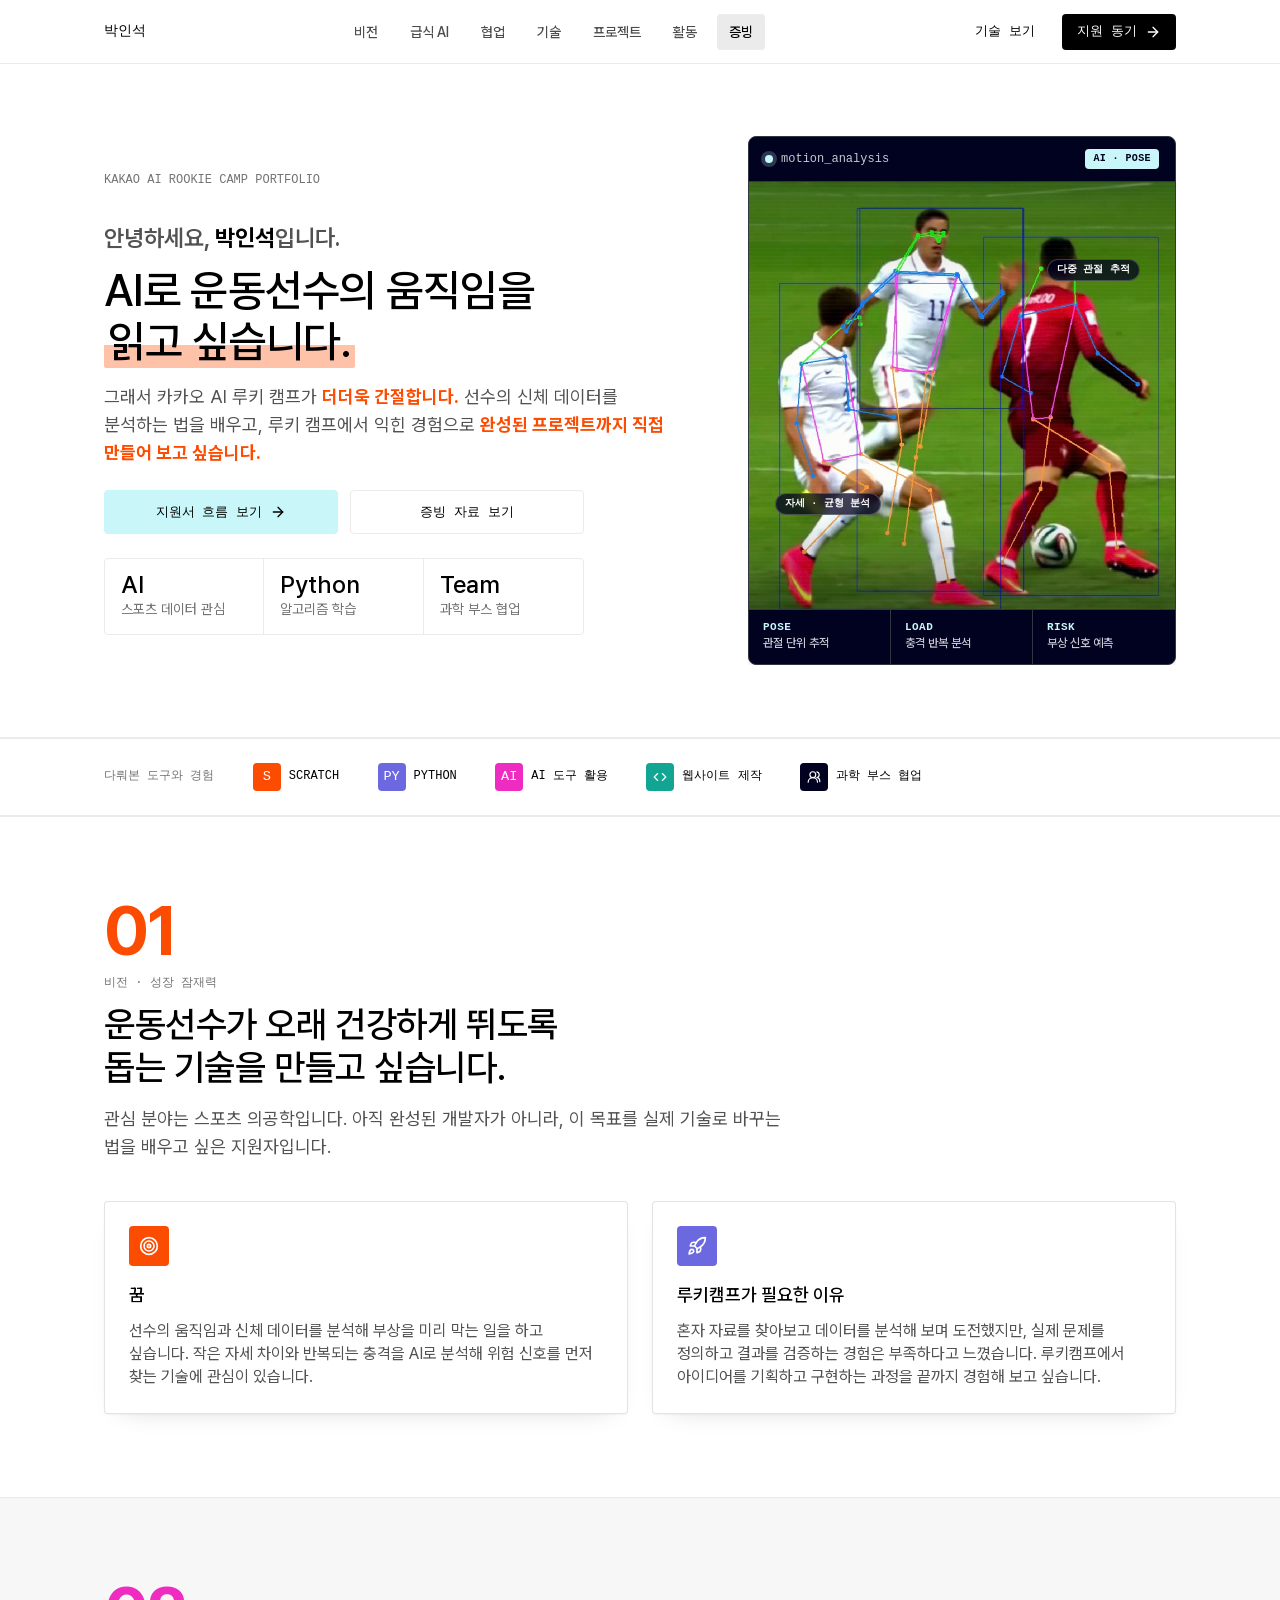
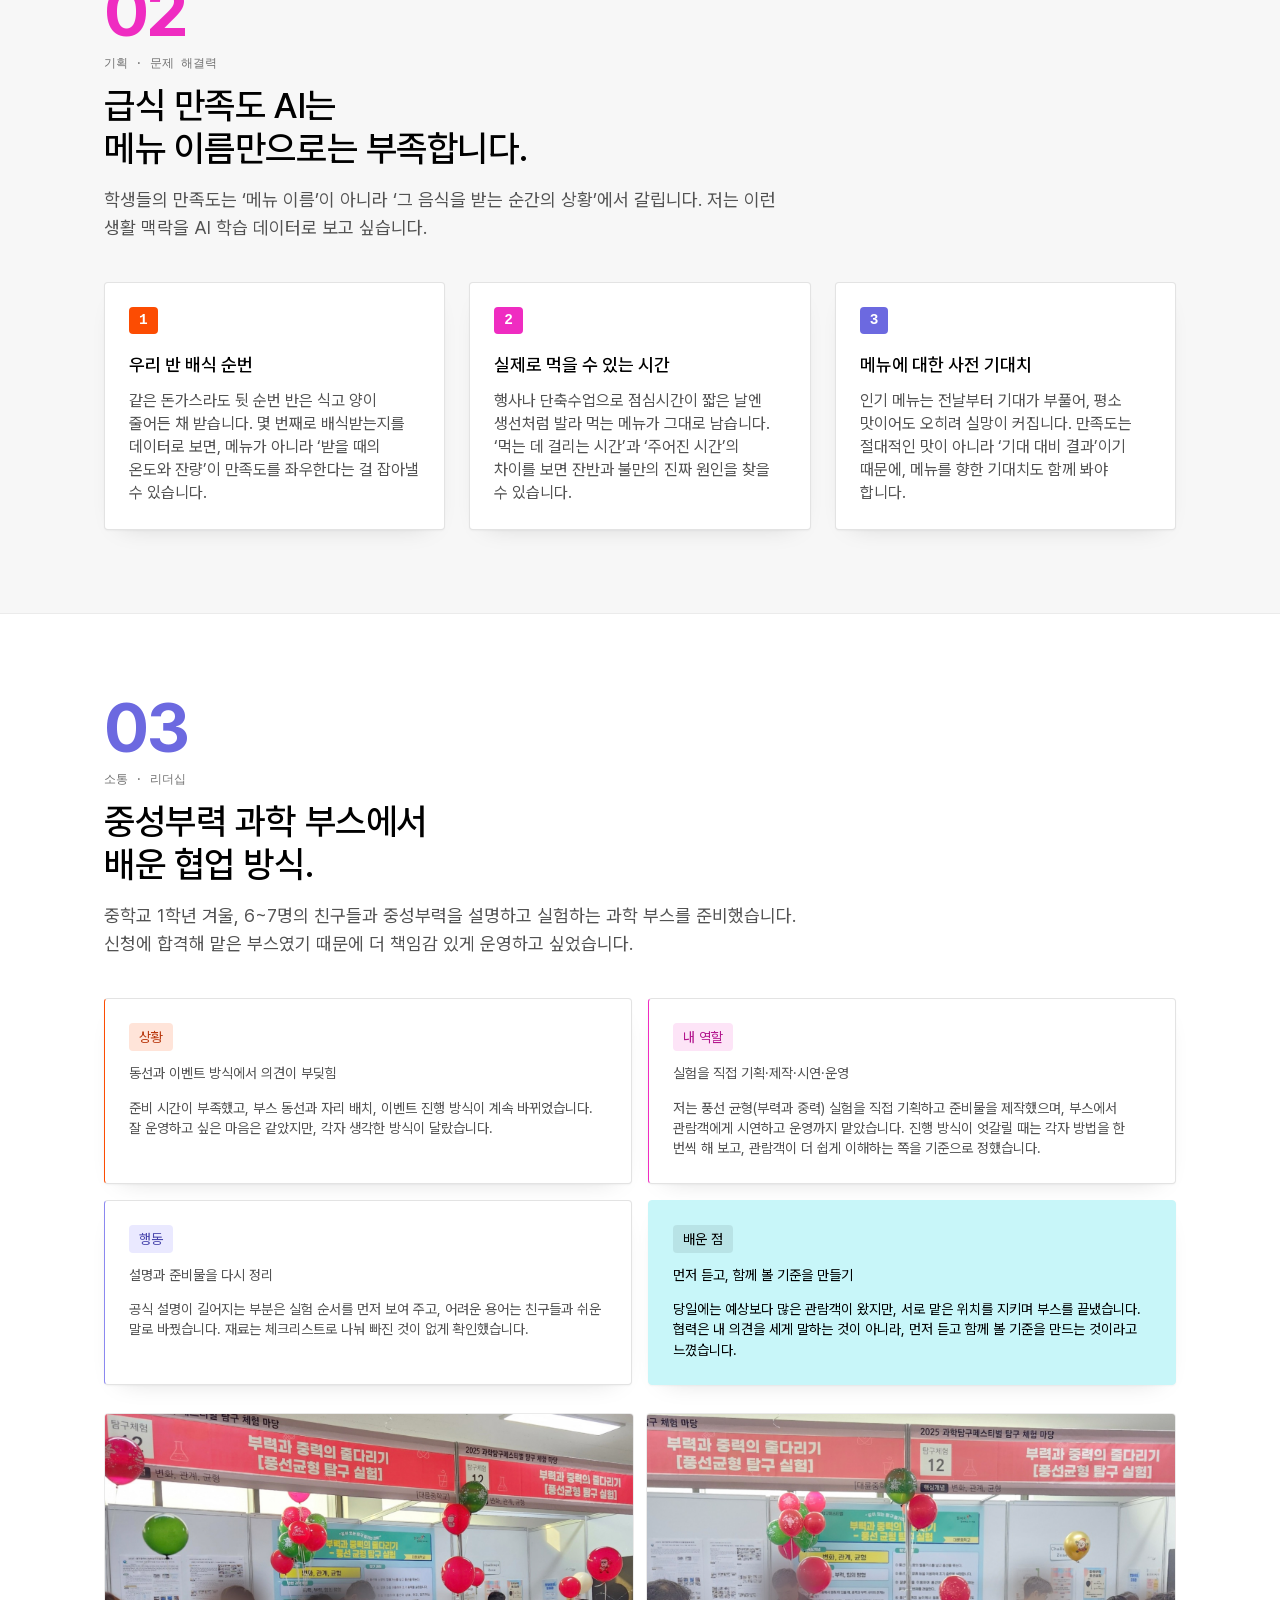
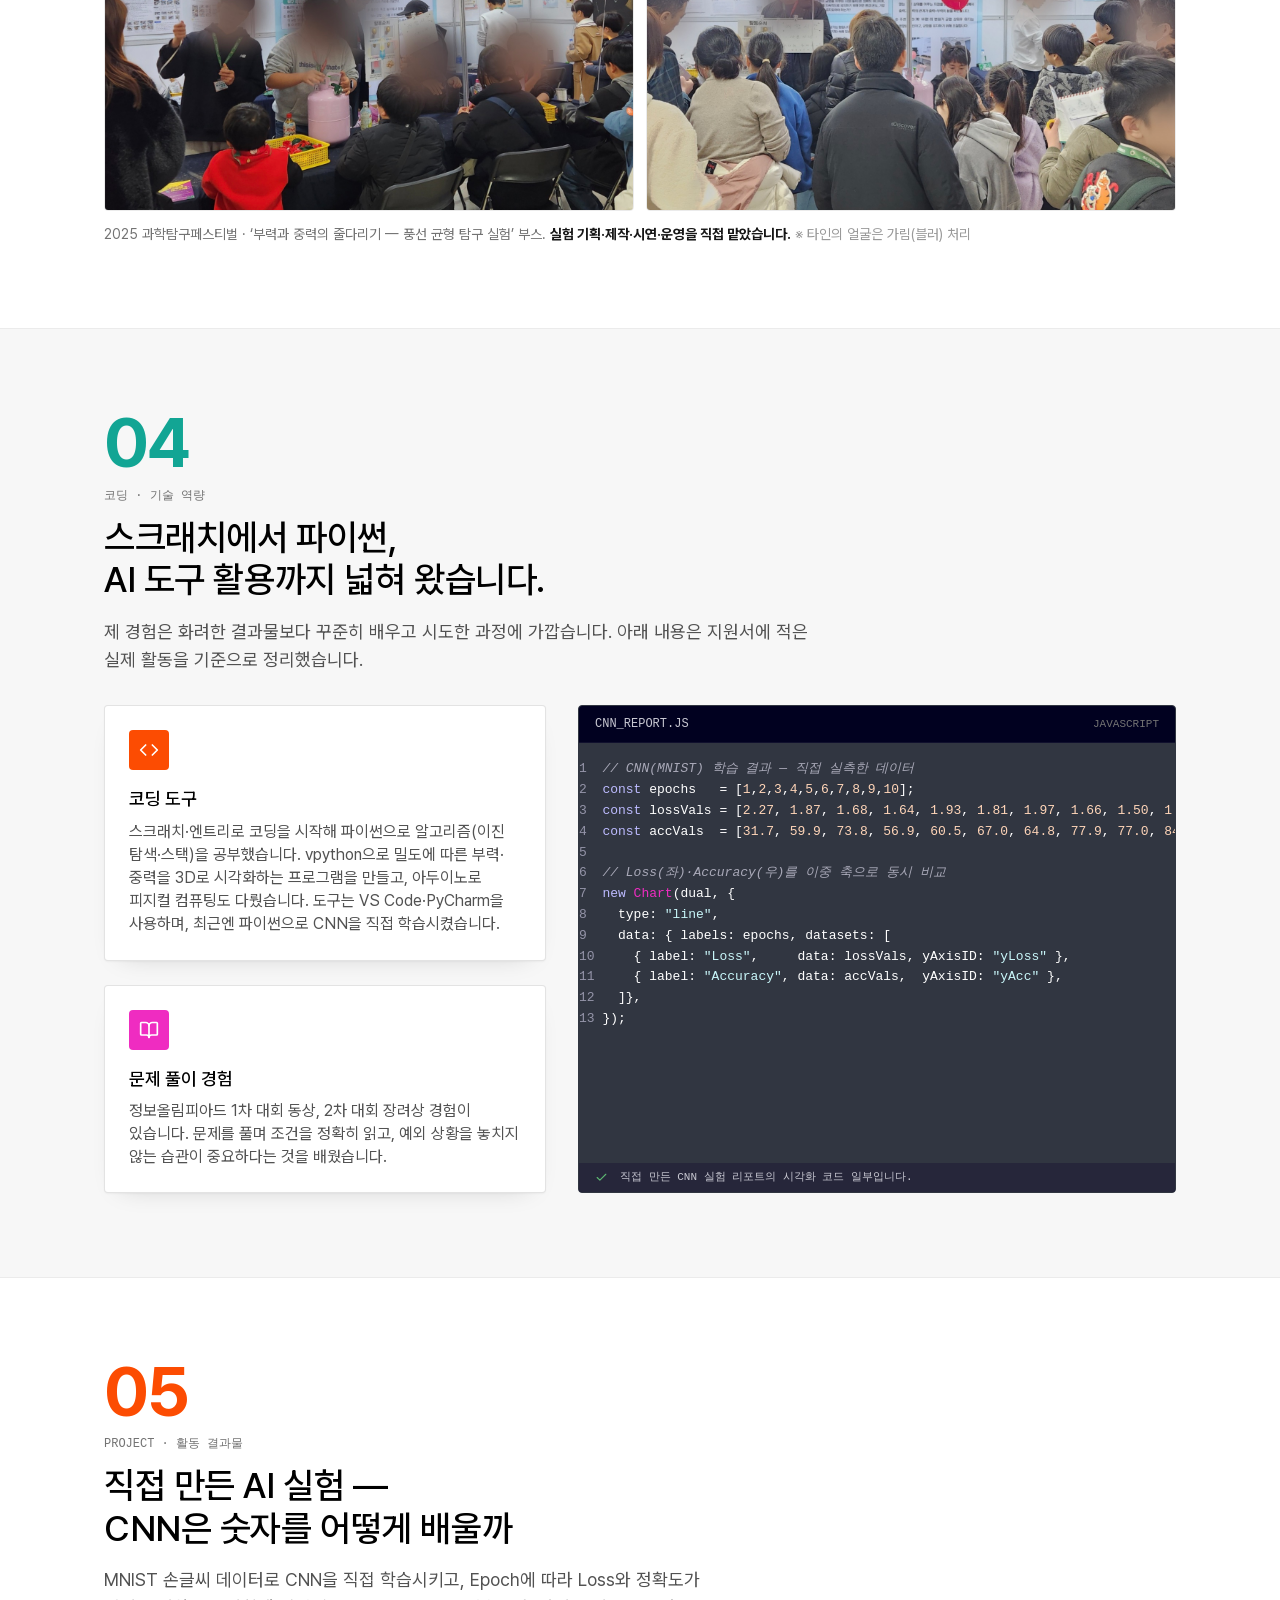
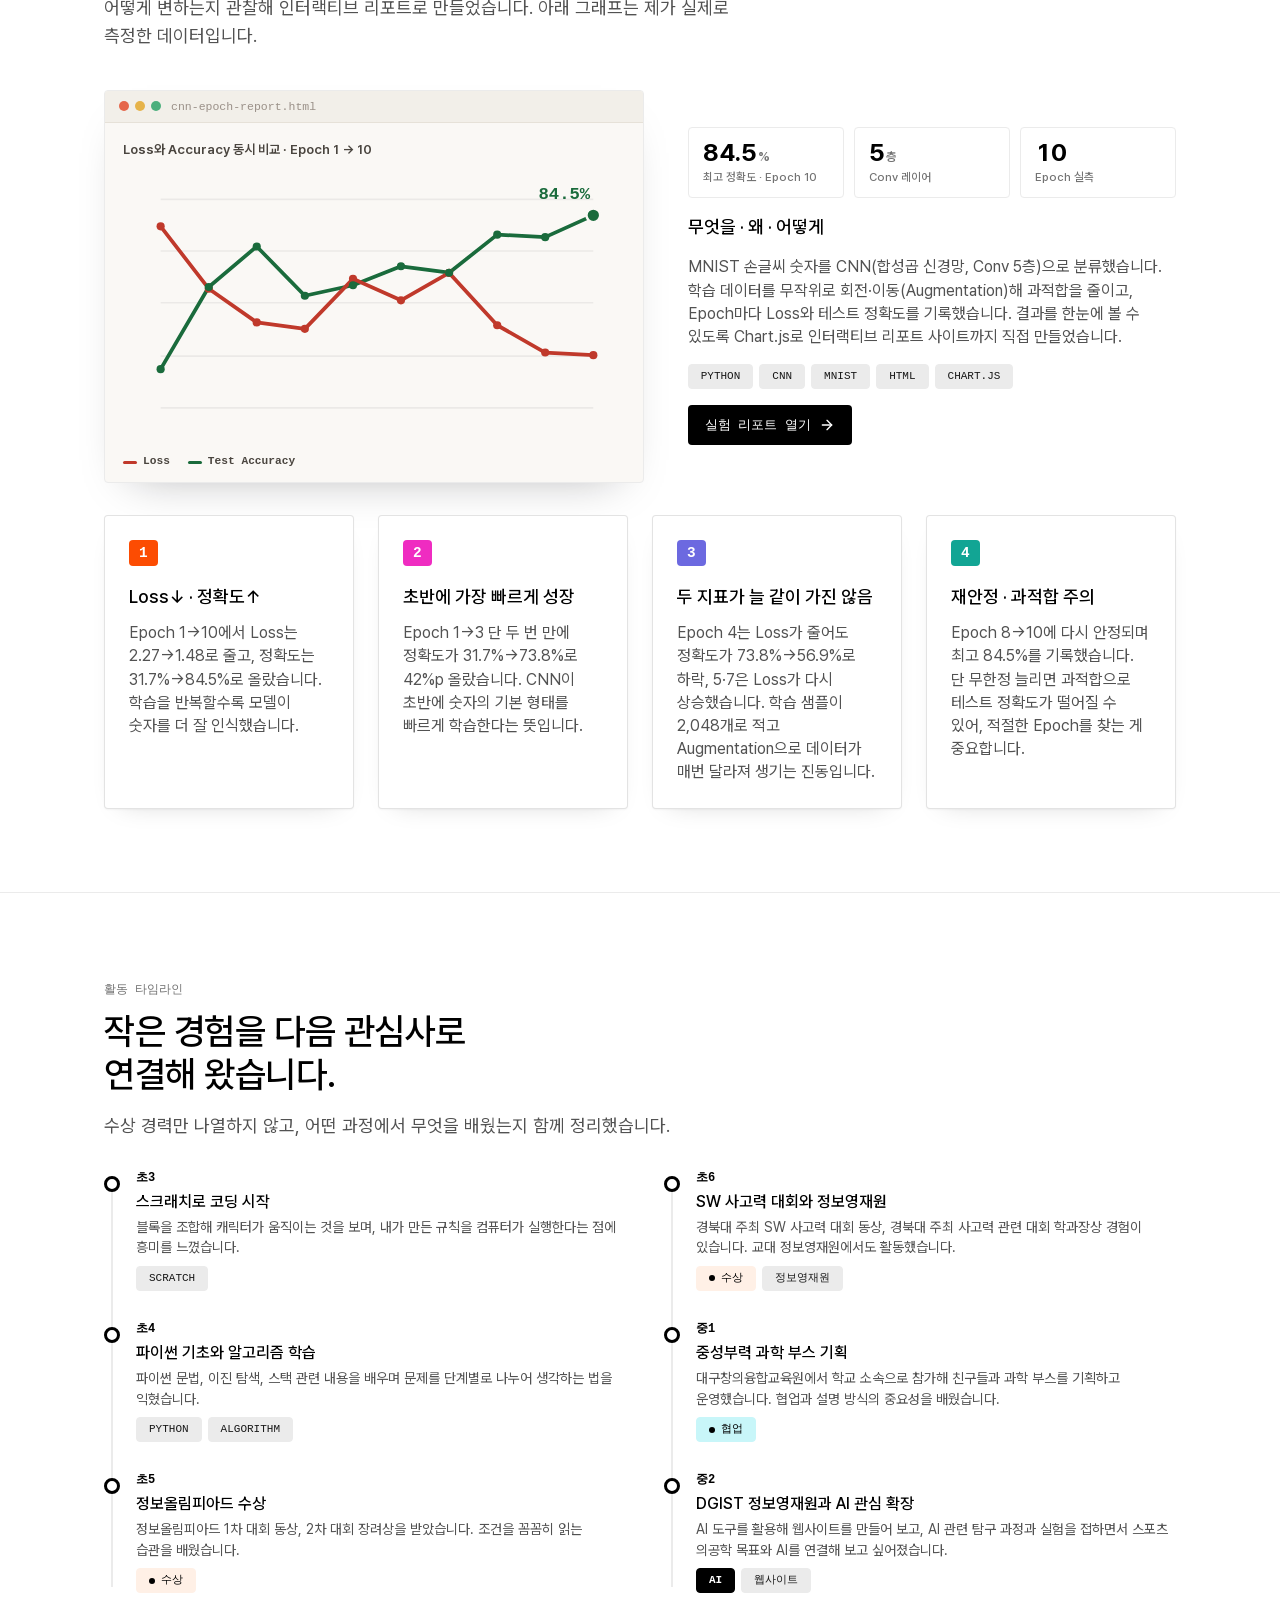
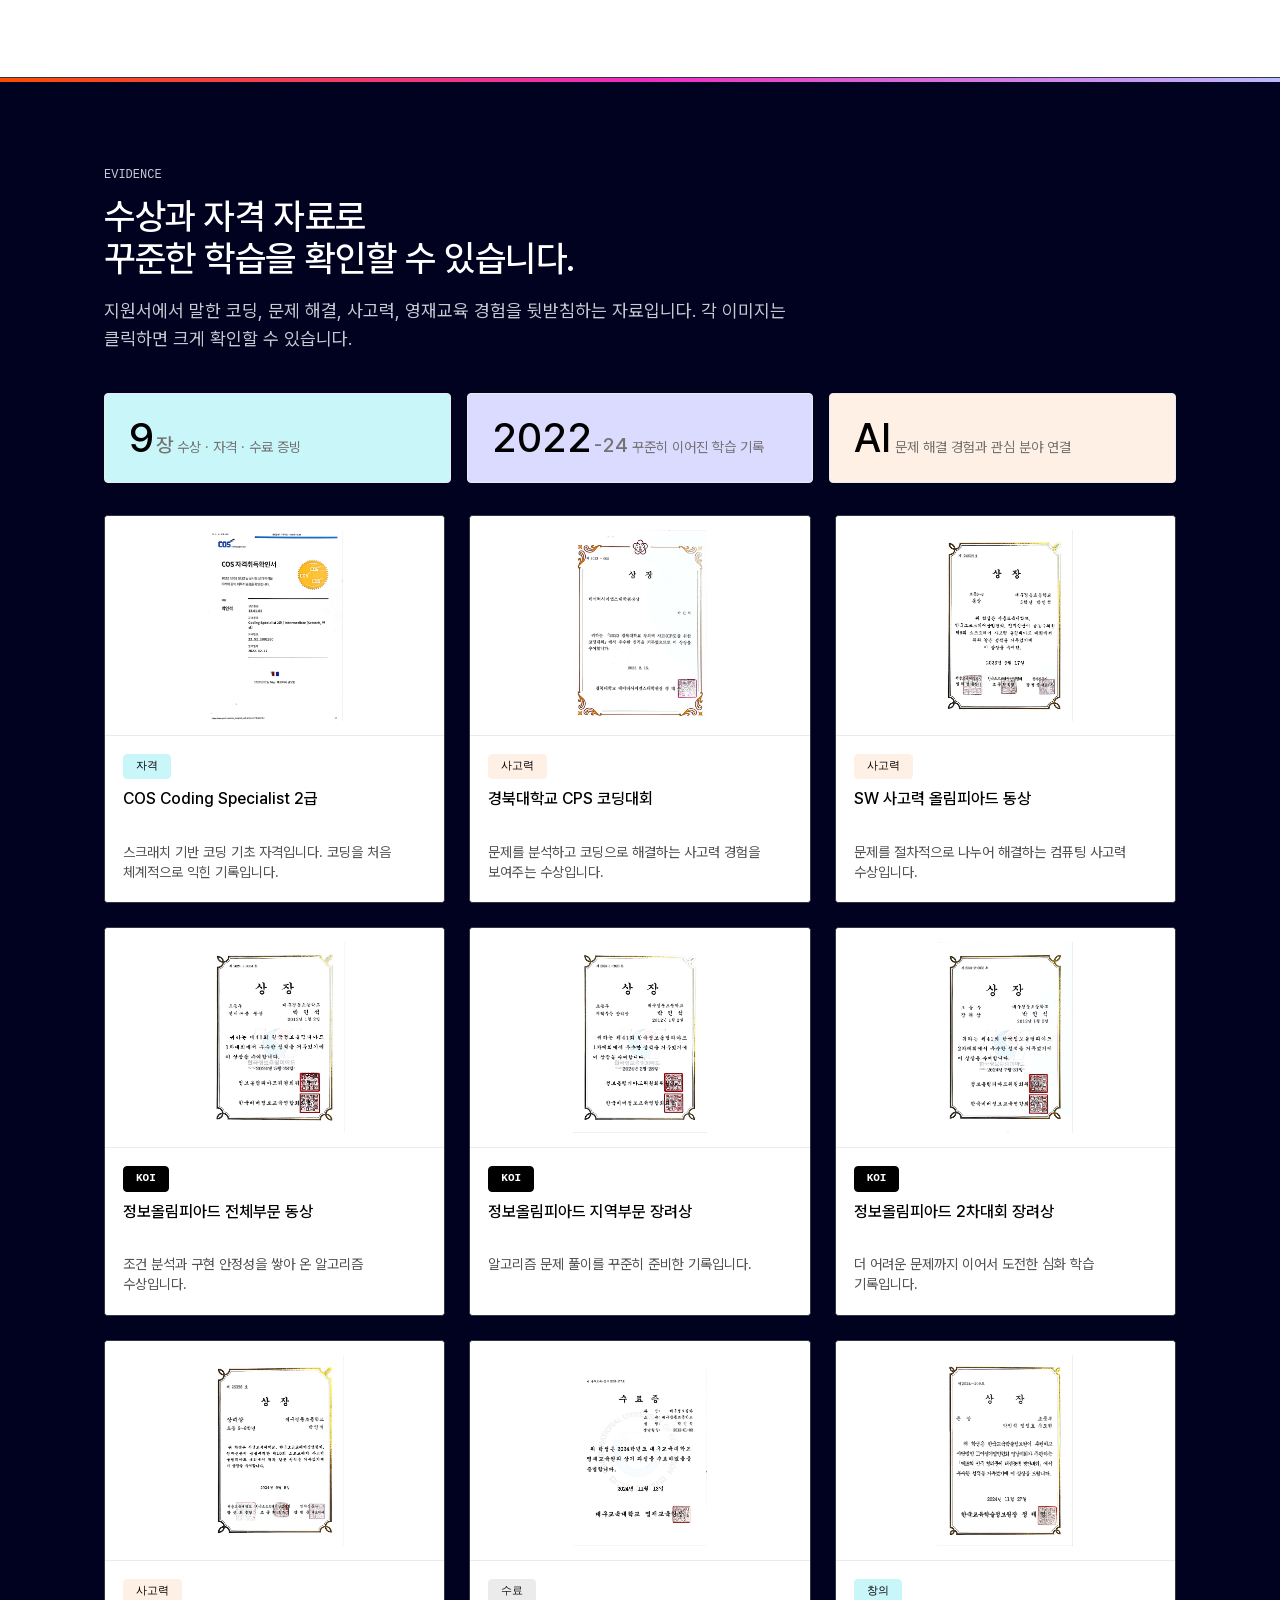
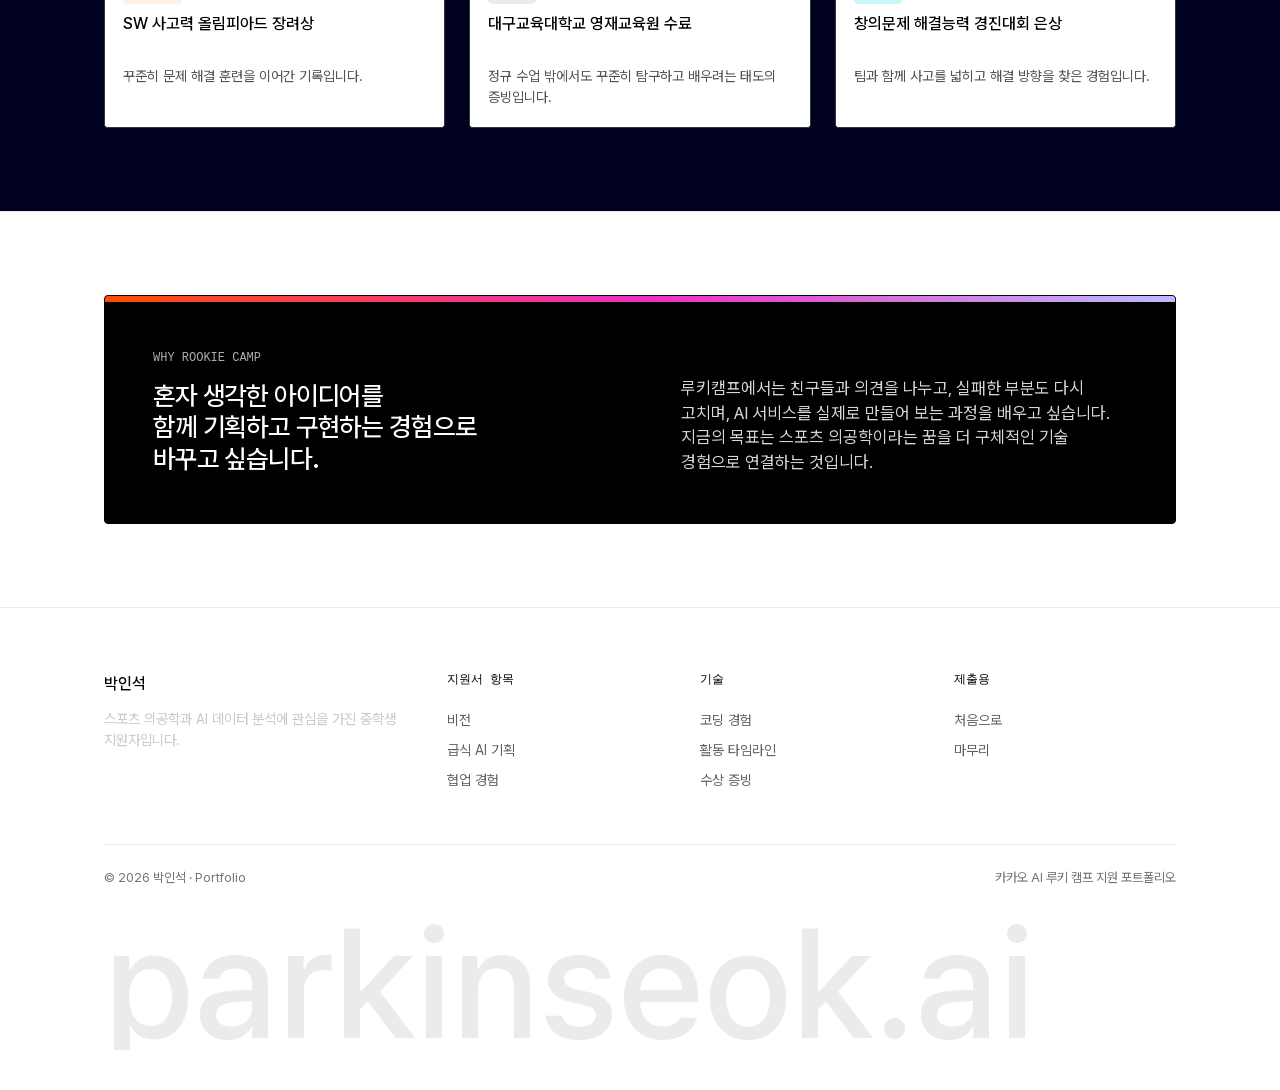
==== index.html @ 9179d3d2 "박인석 카카오 AI 루키캠프 포트폴리오" ====
<!DOCTYPE html>
<html lang="ko">
<head>
<meta charset="UTF-8" />
<meta name="viewport" content="width=device-width, initial-scale=1" />
<title>박인석 · 카카오 AI 루키 캠프 포트폴리오</title>
<meta name="description" content="스포츠 의공학과 AI 데이터 분석에 관심을 가진 중학생 박인석의 카카오 AI 루키 캠프 지원 포트폴리오." />
<meta name="author" content="박인석" />
<meta property="og:type" content="website" />
<meta property="og:title" content="박인석 · 카카오 AI 루키 캠프 포트폴리오" />
<meta property="og:description" content="지원서 1-4번 항목과 연결된 실제 경험 중심 포트폴리오." />
<meta name="theme-color" content="#ffffff" />
<link rel="icon" href="data:image/svg+xml,%3Csvg xmlns='http://www.w3.org/2000/svg' viewBox='0 0 24 24'%3E%3Crect width='24' height='24' rx='5' fill='%23ffffff'/%3E%3Ccircle cx='12' cy='12' r='6' fill='%23000000'/%3E%3C/svg%3E" />
<link rel="preload" href="assets/fonts/PretendardVariable.woff2" as="font" type="font/woff2" crossorigin />
<link rel="stylesheet" href="assets/css/fonts.css" />
<link rel="stylesheet" href="assets/css/tokens.css" />
<link rel="stylesheet" href="assets/css/base.css" />
<link rel="stylesheet" href="assets/css/components.css" />
<link rel="stylesheet" href="assets/css/sections.css" />
<link rel="stylesheet" href="assets/css/design-system.css" />
</head>
<body>

<svg width="0" height="0" style="position:absolute" aria-hidden="true" focusable="false">
  <symbol id="i-arrow" viewBox="0 0 24 24" fill="none" stroke="currentColor" stroke-width="2" stroke-linecap="round" stroke-linejoin="round"><path d="M5 12h14"/><path d="m12 5 7 7-7 7"/></symbol>
  <symbol id="i-check" viewBox="0 0 24 24" fill="none" stroke="currentColor" stroke-width="2" stroke-linecap="round" stroke-linejoin="round"><path d="M20 6 9 17l-5-5"/></symbol>
  <symbol id="i-menu" viewBox="0 0 24 24" fill="none" stroke="currentColor" stroke-width="2" stroke-linecap="round" stroke-linejoin="round"><path d="M4 12h16"/><path d="M4 18h16"/><path d="M4 6h16"/></symbol>
  <symbol id="i-close" viewBox="0 0 24 24" fill="none" stroke="currentColor" stroke-width="2" stroke-linecap="round" stroke-linejoin="round"><path d="M18 6 6 18"/><path d="m6 6 12 12"/></symbol>
  <symbol id="i-target" viewBox="0 0 24 24" fill="none" stroke="currentColor" stroke-width="2" stroke-linecap="round" stroke-linejoin="round"><circle cx="12" cy="12" r="10"/><circle cx="12" cy="12" r="6"/><circle cx="12" cy="12" r="2"/></symbol>
  <symbol id="i-chart" viewBox="0 0 24 24" fill="none" stroke="currentColor" stroke-width="2" stroke-linecap="round" stroke-linejoin="round"><path d="M3 3v18h18"/><path d="M18 17V9"/><path d="M13 17V5"/><path d="M8 17v-3"/></symbol>
  <symbol id="i-code" viewBox="0 0 24 24" fill="none" stroke="currentColor" stroke-width="2" stroke-linecap="round" stroke-linejoin="round"><path d="m16 18 6-6-6-6"/><path d="m8 6-6 6 6 6"/></symbol>
  <symbol id="i-users" viewBox="0 0 24 24" fill="none" stroke="currentColor" stroke-width="2" stroke-linecap="round" stroke-linejoin="round"><path d="M18 21a8 8 0 0 0-16 0"/><circle cx="10" cy="8" r="5"/><path d="M22 20c0-3.37-2-6.5-4-7"/><path d="M17 3.13a5 5 0 0 1 0 9.74"/></symbol>
  <symbol id="i-bowl" viewBox="0 0 24 24" fill="none" stroke="currentColor" stroke-width="2" stroke-linecap="round" stroke-linejoin="round"><path d="M3 11h18"/><path d="M5 11a7 7 0 0 0 14 0"/><path d="M12 3v4"/><path d="M8 3v2"/><path d="M16 3v2"/></symbol>
  <symbol id="i-book" viewBox="0 0 24 24" fill="none" stroke="currentColor" stroke-width="2" stroke-linecap="round" stroke-linejoin="round"><path d="M12 7v14"/><path d="M3 18a1 1 0 0 1-1-1V4a1 1 0 0 1 1-1h5a4 4 0 0 1 4 4 4 4 0 0 1 4-4h5a1 1 0 0 1 1 1v13a1 1 0 0 1-1 1h-6a3 3 0 0 0-3 3 3 3 0 0 0-3-3z"/></symbol>
  <symbol id="i-rocket" viewBox="0 0 24 24" fill="none" stroke="currentColor" stroke-width="2" stroke-linecap="round" stroke-linejoin="round"><path d="M4.5 16.5c-1.5 1.26-2 5-2 5s3.74-.5 5-2c.71-.84.7-2.13-.09-2.91a2.18 2.18 0 0 0-2.91-.09z"/><path d="m12 15-3-3a22 22 0 0 1 2-3.95A12.88 12.88 0 0 1 22 2c0 2.72-.78 7.5-6 11a22 22 0 0 1-4 2z"/><path d="M9 12H4s.55-3.03 2-4c1.62-1.08 5 0 5 0"/><path d="M12 15v5s3.03-.55 4-2c1.08-1.62 0-5 0-5"/></symbol>
  <symbol id="i-pin" viewBox="0 0 24 24" fill="none" stroke="currentColor" stroke-width="2" stroke-linecap="round" stroke-linejoin="round"><path d="M20 10c0 6-8 12-8 12S4 16 4 10a8 8 0 1 1 16 0"/><circle cx="12" cy="10" r="3"/></symbol>
</svg>

<div class="progress-bar" aria-hidden="true"></div>

<header class="nav">
  <div class="container nav__inner">
    <a class="nav__brand" href="#top" aria-label="박인석 포트폴리오 홈">
      박인석
    </a>
    <nav class="nav__menu" aria-label="섹션 이동">
      <a class="nav__link" data-target="vision" href="#vision">비전</a>
      <a class="nav__link" data-target="planning" href="#planning">급식 AI</a>
      <a class="nav__link" data-target="teamwork" href="#teamwork">협업</a>
      <a class="nav__link" data-target="coding" href="#coding">기술</a>
      <a class="nav__link" data-target="project" href="#project">프로젝트</a>
      <a class="nav__link" data-target="growth" href="#growth">활동</a>
      <a class="nav__link" data-target="awards" href="#awards">증빙</a>
    </nav>
    <div class="nav__right">
      <a class="btn btn--text" href="#coding">기술 보기</a>
      <a class="btn btn--primary" href="#closing">지원 동기 <svg class="btn__icon"><use href="#i-arrow"/></svg></a>
      <button class="nav__toggle" aria-label="메뉴 열기" aria-expanded="false" aria-controls="navSheet">
        <svg width="22" height="22"><use href="#i-menu"/></svg>
      </button>
    </div>
  </div>
</header>

<div class="nav-sheet" id="navSheet">
  <div class="container nav-sheet__top">
    <span class="nav__brand">박인석</span>
    <button class="nav-sheet__close btn-icon" aria-label="메뉴 닫기"><svg width="20" height="20"><use href="#i-close"/></svg></button>
  </div>
  <div class="container">
    <nav class="nav-sheet__links" aria-label="모바일 섹션 이동">
      <a href="#vision">비전 · 성장</a>
      <a href="#planning">급식 AI 기획</a>
      <a href="#teamwork">협업 경험</a>
      <a href="#coding">코딩 경험</a>
      <a href="#project">프로젝트 결과물</a>
      <a href="#growth">활동 타임라인</a>
      <a href="#awards">수상 · 증빙 자료</a>
    </nav>
  </div>
</div>

<main id="top">
  <section class="hero hero-band-light" aria-labelledby="hero-h">
    <div class="container hero__grid">
      <div class="reveal is-visible">
        <p class="eyebrow hero__eyebrow">KAKAO AI ROOKIE CAMP PORTFOLIO</p>
        <p class="hero__hello">안녕하세요, <strong>박인석</strong>입니다.</p>
        <h1 id="hero-h" class="display-xl">
          <span class="line">AI로 운동선수의 움직임을</span>
          <span class="line accent"><span class="mark">읽고 싶습니다.</span></span>
        </h1>
        <p class="lead hero__sub">그래서 카카오 AI 루키 캠프가 <strong class="hero__em">더더욱 간절합니다.</strong> 선수의 신체 데이터를 분석하는 법을 배우고, 루키 캠프에서 익힌 경험으로 <strong class="hero__em">완성된 프로젝트까지 직접 만들어 보고 싶습니다.</strong></p>
        <div class="hero__cta">
          <a class="btn btn--mint btn--lg" href="#vision">지원서 흐름 보기 <svg class="btn__icon"><use href="#i-arrow"/></svg></a>
          <a class="btn btn--hero-white btn--lg" href="#awards">증빙 자료 보기</a>
        </div>
        <div class="hero__meta">
          <div class="metric"><span class="metric__value">AI</span><span class="metric__label">스포츠 데이터 관심</span></div>
          <div class="metric"><span class="metric__value">Python</span><span class="metric__label">알고리즘 학습</span></div>
          <div class="metric"><span class="metric__value">Team</span><span class="metric__label">과학 부스 협업</span></div>
        </div>
      </div>
      <div class="hero__visual hero-media reveal is-visible" data-delay="2">
        <figure class="motion-panel" aria-label="AI가 스프린터의 관절을 스켈레톤으로 추적해 자세와 부상 위험을 분석하는 모습">
          <div class="motion-panel__bar">
            <span class="motion-panel__dot" aria-hidden="true"></span>
            <span class="motion-panel__file">motion_analysis</span>
            <span class="motion-panel__tag">AI · POSE</span>
          </div>
          <div class="motion-panel__stage motion-panel__stage--photo">
            <img src="assets/images/hero-pose.jpg" alt="AI 포즈 추정으로 여러 선수의 관절과 자세를 동시에 추적한 분석 화면" loading="eager" fetchpriority="high" width="768" height="770" />
            <span class="motion-scan" aria-hidden="true"></span>
            <span class="motion-chip motion-chip--a">다중 관절 추적</span>
            <span class="motion-chip motion-chip--b">자세 · 균형 분석</span>
          </div>
          <div class="motion-panel__readout">
            <div><b>POSE</b><span>관절 단위 추적</span></div>
            <div><b>LOAD</b><span>충격 반복 분석</span></div>
            <div><b>RISK</b><span>부상 신호 예측</span></div>
          </div>
        </figure>
      </div>
    </div>
  </section>

  <section class="toolstrip">
    <div class="container toolstrip__row">
      <span class="toolstrip__label">다뤄본 도구와 경험</span>
      <span class="tool-pill"><span class="tool-pill__glyph">S</span>Scratch</span>
      <span class="tool-pill"><span class="tool-pill__glyph">Py</span>Python</span>
      <span class="tool-pill"><span class="tool-pill__glyph">AI</span>AI 도구 활용</span>
      <span class="tool-pill"><span class="tool-pill__glyph"><svg width="14" height="14"><use href="#i-code"/></svg></span>웹사이트 제작</span>
      <span class="tool-pill"><span class="tool-pill__glyph"><svg width="14" height="14"><use href="#i-users"/></svg></span>과학 부스 협업</span>
    </div>
  </section>

  <section class="section surface-canvas" id="vision" aria-labelledby="vision-h">
    <div class="container">
      <div class="section-head reveal" data-chapter="01">
        <p class="eyebrow">비전 · 성장 잠재력</p>
        <h2 id="vision-h" class="display-lg">
          <span class="line">운동선수가 오래 건강하게 뛰도록</span>
          <span class="line">돕는 기술을 만들고 싶습니다.</span>
        </h2>
        <p class="lead">관심 분야는 스포츠 의공학입니다. 아직 완성된 개발자가 아니라, 이 목표를 실제 기술로 바꾸는 법을 배우고 싶은 지원자입니다.</p>
      </div>
      <div class="answer-grid" style="margin-top:40px">
        <article class="answer-panel reveal">
          <span class="card__icon"><svg><use href="#i-target"/></svg></span>
          <h3 class="title-md">꿈</h3>
          <p>선수의 움직임과 신체 데이터를 분석해 부상을 미리 막는 일을 하고 싶습니다. 작은 자세 차이와 반복되는 충격을 AI로 분석해 위험 신호를 먼저 찾는 기술에 관심이 있습니다.</p>
        </article>
        <article class="answer-panel reveal" data-delay="1">
          <span class="card__icon"><svg><use href="#i-rocket"/></svg></span>
          <h3 class="title-md">루키캠프가 필요한 이유</h3>
          <p>혼자 자료를 찾아보고 데이터를 분석해 보며 도전했지만, 실제 문제를 정의하고 결과를 검증하는 경험은 부족하다고 느꼈습니다. 루키캠프에서 아이디어를 기획하고 구현하는 과정을 끝까지 경험해 보고 싶습니다.</p>
        </article>
      </div>
    </div>
  </section>

  <section class="section surface-canvas" id="planning" aria-labelledby="planning-h">
    <div class="container">
      <div class="section-head reveal" data-chapter="02">
        <p class="eyebrow">기획 · 문제 해결력</p>
        <h2 id="planning-h" class="display-lg">
          <span class="line">급식 만족도 AI는</span>
          <span class="line">메뉴 이름만으로는 부족합니다.</span>
        </h2>
        <p class="lead">학생들의 만족도는 ‘메뉴 이름’이 아니라 ‘그 음식을 받는 순간의 상황’에서 갈립니다. 저는 이런 생활 맥락을 AI 학습 데이터로 보고 싶습니다.</p>
      </div>
      <div class="data-grid data-grid--3" style="margin-top:40px">
        <article class="data-card reveal">
          <span class="data-card__num">1</span>
          <h3 class="title-md">우리 반 배식 순번</h3>
          <p>같은 돈가스라도 뒷 순번 반은 식고 양이 줄어든 채 받습니다. 몇 번째로 배식받는지를 데이터로 보면, 메뉴가 아니라 ‘받을 때의 온도와 잔량’이 만족도를 좌우한다는 걸 잡아낼 수 있습니다.</p>
        </article>
        <article class="data-card reveal" data-delay="1">
          <span class="data-card__num">2</span>
          <h3 class="title-md">실제로 먹을 수 있는 시간</h3>
          <p>행사나 단축수업으로 점심시간이 짧은 날엔 생선처럼 발라 먹는 메뉴가 그대로 남습니다. ‘먹는 데 걸리는 시간’과 ‘주어진 시간’의 차이를 보면 잔반과 불만의 진짜 원인을 찾을 수 있습니다.</p>
        </article>
        <article class="data-card reveal" data-delay="2">
          <span class="data-card__num">3</span>
          <h3 class="title-md">메뉴에 대한 사전 기대치</h3>
          <p>인기 메뉴는 전날부터 기대가 부풀어, 평소 맛이어도 오히려 실망이 커집니다. 만족도는 절대적인 맛이 아니라 ‘기대 대비 결과’이기 때문에, 메뉴를 향한 기대치도 함께 봐야 합니다.</p>
        </article>
      </div>
    </div>
  </section>

  <section class="section surface-canvas" id="teamwork" aria-labelledby="team-h">
    <div class="container">
      <div class="section-head reveal" data-chapter="03">
        <p class="eyebrow">소통 · 리더십</p>
        <h2 id="team-h" class="display-lg">
          <span class="line">중성부력 과학 부스에서</span>
          <span class="line">배운 협업 방식.</span>
        </h2>
        <p class="lead">중학교 1학년 겨울, 6~7명의 친구들과 중성부력을 설명하고 실험하는 과학 부스를 준비했습니다. 신청에 합격해 맡은 부스였기 때문에 더 책임감 있게 운영하고 싶었습니다.</p>
      </div>
      <div class="star-grid reveal" style="margin-top:40px">
        <div class="star-card">
          <p class="star-card__k">상황</p>
          <p class="star-card__t">동선과 이벤트 방식에서 의견이 부딪힘</p>
          <p>준비 시간이 부족했고, 부스 동선과 자리 배치, 이벤트 진행 방식이 계속 바뀌었습니다. 잘 운영하고 싶은 마음은 같았지만, 각자 생각한 방식이 달랐습니다.</p>
        </div>
        <div class="star-card">
          <p class="star-card__k">내 역할</p>
          <p class="star-card__t">실험을 직접 기획·제작·시연·운영</p>
          <p>저는 풍선 균형(부력과 중력) 실험을 직접 기획하고 준비물을 제작했으며, 부스에서 관람객에게 시연하고 운영까지 맡았습니다. 진행 방식이 엇갈릴 때는 각자 방법을 한 번씩 해 보고, 관람객이 더 쉽게 이해하는 쪽을 기준으로 정했습니다.</p>
        </div>
        <div class="star-card">
          <p class="star-card__k">행동</p>
          <p class="star-card__t">설명과 준비물을 다시 정리</p>
          <p>공식 설명이 길어지는 부분은 실험 순서를 먼저 보여 주고, 어려운 용어는 친구들과 쉬운 말로 바꿨습니다. 재료는 체크리스트로 나눠 빠진 것이 없게 확인했습니다.</p>
        </div>
        <div class="star-card star-card--result">
          <p class="star-card__k">배운 점</p>
          <p class="star-card__t">먼저 듣고, 함께 볼 기준을 만들기</p>
          <p>당일에는 예상보다 많은 관람객이 왔지만, 서로 맡은 위치를 지키며 부스를 끝냈습니다. 협력은 내 의견을 세게 말하는 것이 아니라, 먼저 듣고 함께 볼 기준을 만드는 것이라고 느꼈습니다.</p>
        </div>
      </div>

      <figure class="booth-figure reveal" style="margin-top:28px">
        <div class="booth-figure__imgs">
          <img class="booth-figure__img" src="assets/images/booth-1.jpg" alt="2025 과학탐구페스티벌 ‘부력과 중력의 줄다리기 — 풍선 균형 탐구 실험’ 부스 운영 현장" loading="lazy" />
          <img class="booth-figure__img" src="assets/images/booth-2.jpg" alt="부스에서 풍선 균형 실험을 직접 시연하고 운영하는 모습" loading="lazy" />
        </div>
        <figcaption class="booth-figure__cap">
          2025 과학탐구페스티벌 · ‘부력과 중력의 줄다리기 — 풍선 균형 탐구 실험’ 부스.
          <strong>실험 기획·제작·시연·운영을 직접 맡았습니다.</strong>
          <span class="booth-figure__note">※ 타인의 얼굴은 가림(블러) 처리</span>
        </figcaption>
      </figure>
    </div>
  </section>

  <section class="section surface-canvas" id="coding" aria-labelledby="coding-h">
    <div class="container">
      <div class="section-head reveal" data-chapter="04">
        <p class="eyebrow">코딩 · 기술 역량</p>
        <h2 id="coding-h" class="display-lg">
          <span class="line">스크래치에서 파이썬,</span>
          <span class="line">AI 도구 활용까지 넓혀 왔습니다.</span>
        </h2>
        <p class="lead">제 경험은 화려한 결과물보다 꾸준히 배우고 시도한 과정에 가깝습니다. 아래 내용은 지원서에 적은 실제 활동을 기준으로 정리했습니다.</p>
      </div>
      <div class="coding-grid">
        <div class="reveal stack-lg">
          <article class="card">
            <span class="card__icon"><svg><use href="#i-code"/></svg></span>
            <h3 class="card__title">코딩 도구</h3>
            <p class="card__desc">스크래치·엔트리로 코딩을 시작해 파이썬으로 알고리즘(이진 탐색·스택)을 공부했습니다. vpython으로 밀도에 따른 부력·중력을 3D로 시각화하는 프로그램을 만들고, 아두이노로 피지컬 컴퓨팅도 다뤘습니다. 도구는 VS Code·PyCharm을 사용하며, 최근엔 파이썬으로 CNN을 직접 학습시켰습니다.</p>
          </article>
          <article class="card">
            <span class="card__icon"><svg><use href="#i-book"/></svg></span>
            <h3 class="card__title">문제 풀이 경험</h3>
            <p class="card__desc">정보올림피아드 1차 대회 동상, 2차 대회 장려상 경험이 있습니다. 문제를 풀며 조건을 정확히 읽고, 예외 상황을 놓치지 않는 습관이 중요하다는 것을 배웠습니다.</p>
          </article>
        </div>
        <div class="code-window reveal" data-delay="1">
          <div class="code-window__bar">
            <div class="mockup__dots"><i></i><i></i><i></i></div>
            <span class="code-window__file">cnn_report.js</span>
            <span class="code-window__lang">JavaScript</span>
          </div>
          <div class="code-window__body">
            <div class="code-line"><span class="code-line__n">1</span><span class="code-line__c"><span class="tok-com">// CNN(MNIST) 학습 결과 — 직접 실측한 데이터</span></span></div>
            <div class="code-line"><span class="code-line__n">2</span><span class="code-line__c"><span class="tok-key">const</span> epochs   = [<span class="tok-num">1</span>,<span class="tok-num">2</span>,<span class="tok-num">3</span>,<span class="tok-num">4</span>,<span class="tok-num">5</span>,<span class="tok-num">6</span>,<span class="tok-num">7</span>,<span class="tok-num">8</span>,<span class="tok-num">9</span>,<span class="tok-num">10</span>];</span></div>
            <div class="code-line"><span class="code-line__n">3</span><span class="code-line__c"><span class="tok-key">const</span> lossVals = [<span class="tok-num">2.27</span>, <span class="tok-num">1.87</span>, <span class="tok-num">1.68</span>, <span class="tok-num">1.64</span>, <span class="tok-num">1.93</span>, <span class="tok-num">1.81</span>, <span class="tok-num">1.97</span>, <span class="tok-num">1.66</span>, <span class="tok-num">1.50</span>, <span class="tok-num">1.48</span>];</span></div>
            <div class="code-line"><span class="code-line__n">4</span><span class="code-line__c"><span class="tok-key">const</span> accVals  = [<span class="tok-num">31.7</span>, <span class="tok-num">59.9</span>, <span class="tok-num">73.8</span>, <span class="tok-num">56.9</span>, <span class="tok-num">60.5</span>, <span class="tok-num">67.0</span>, <span class="tok-num">64.8</span>, <span class="tok-num">77.9</span>, <span class="tok-num">77.0</span>, <span class="tok-num">84.5</span>];</span></div>
            <div class="code-line"><span class="code-line__n">5</span><span class="code-line__c"></span></div>
            <div class="code-line"><span class="code-line__n">6</span><span class="code-line__c"><span class="tok-com">// Loss(좌)·Accuracy(우)를 이중 축으로 동시 비교</span></span></div>
            <div class="code-line"><span class="code-line__n">7</span><span class="code-line__c"><span class="tok-key">new</span> <span class="tok-fn">Chart</span>(dual, {</span></div>
            <div class="code-line"><span class="code-line__n">8</span><span class="code-line__c">  type: <span class="tok-str">"line"</span>,</span></div>
            <div class="code-line"><span class="code-line__n">9</span><span class="code-line__c">  data: { labels: epochs, datasets: [</span></div>
            <div class="code-line"><span class="code-line__n">10</span><span class="code-line__c">    { label: <span class="tok-str">"Loss"</span>,     data: lossVals, yAxisID: <span class="tok-str">"yLoss"</span> },</span></div>
            <div class="code-line"><span class="code-line__n">11</span><span class="code-line__c">    { label: <span class="tok-str">"Accuracy"</span>, data: accVals,  yAxisID: <span class="tok-str">"yAcc"</span> },</span></div>
            <div class="code-line"><span class="code-line__n">12</span><span class="code-line__c">  ]},</span></div>
            <div class="code-line"><span class="code-line__n">13</span><span class="code-line__c">});</span></div>
          </div>
          <div class="code-window__foot"><svg width="13" height="13" class="ok"><use href="#i-check"/></svg> 직접 만든 CNN 실험 리포트의 시각화 코드 일부입니다.</div>
        </div>
      </div>
    </div>
  </section>

  <section class="section surface-canvas" id="project" aria-labelledby="project-h">
    <div class="container">
      <div class="section-head reveal" data-chapter="05">
        <p class="eyebrow">PROJECT · 활동 결과물</p>
        <h2 id="project-h" class="display-lg">
          <span class="line">직접 만든 AI 실험 —</span>
          <span class="line">CNN은 숫자를 어떻게 배울까</span>
        </h2>
        <p class="lead">MNIST 손글씨 데이터로 CNN을 직접 학습시키고, Epoch에 따라 Loss와 정확도가 어떻게 변하는지 관찰해 인터랙티브 리포트로 만들었습니다. 아래 그래프는 제가 실제로 측정한 데이터입니다.</p>
      </div>

      <div class="project-showcase reveal" style="margin-top:40px">
        <figure class="proj-window">
          <div class="proj-window__bar">
            <span class="proj-window__dots" aria-hidden="true"><i></i><i></i><i></i></span>
            <span class="proj-window__url">cnn-epoch-report.html</span>
          </div>
          <div class="proj-window__screen">
            <p class="proj-window__cap">Loss와 Accuracy 동시 비교 · Epoch 1 → 10</p>
            <svg class="proj-chart" viewBox="0 0 320 180" role="img" aria-label="Epoch에 따른 Loss와 정확도 변화 그래프" xmlns="http://www.w3.org/2000/svg">
              <g stroke="rgba(0,0,0,0.06)" stroke-width="1">
                <line x1="24" y1="20" x2="300" y2="20"/>
                <line x1="24" y1="53" x2="300" y2="53"/>
                <line x1="24" y1="86" x2="300" y2="86"/>
                <line x1="24" y1="120" x2="300" y2="120"/>
                <line x1="24" y1="153" x2="300" y2="153"/>
              </g>
              <polyline fill="none" stroke="#1a6b3c" stroke-width="2.4" stroke-linecap="round" stroke-linejoin="round" points="24,128.3 54.7,75.9 85.3,50.1 116,81.5 146.7,74.8 177.3,62.7 208,66.8 238.7,42.5 269.3,44.1 300,30.2"/>
              <polyline fill="none" stroke="#c0392b" stroke-width="2.4" stroke-linecap="round" stroke-linejoin="round" points="24,37.2 54.7,77 85.3,98.5 116,102.6 146.7,70.7 177.3,84.4 208,66.9 238.7,100.3 269.3,117.7 300,119.4"/>
              <g fill="#c0392b">
                <circle cx="24" cy="37.2" r="2.6"/><circle cx="54.7" cy="77" r="2.6"/><circle cx="85.3" cy="98.5" r="2.6"/><circle cx="116" cy="102.6" r="2.6"/><circle cx="146.7" cy="70.7" r="2.6"/><circle cx="177.3" cy="84.4" r="2.6"/><circle cx="208" cy="66.9" r="2.6"/><circle cx="238.7" cy="100.3" r="2.6"/><circle cx="269.3" cy="117.7" r="2.6"/><circle cx="300" cy="119.4" r="2.6"/>
              </g>
              <g fill="#1a6b3c">
                <circle cx="24" cy="128.3" r="2.6"/><circle cx="54.7" cy="75.9" r="2.6"/><circle cx="85.3" cy="50.1" r="2.6"/><circle cx="116" cy="81.5" r="2.6"/><circle cx="146.7" cy="74.8" r="2.6"/><circle cx="177.3" cy="62.7" r="2.6"/><circle cx="208" cy="66.8" r="2.6"/><circle cx="238.7" cy="42.5" r="2.6"/><circle cx="269.3" cy="44.1" r="2.6"/>
              </g>
              <circle cx="300" cy="30.2" r="4.4" fill="#1a6b3c" stroke="#faf8f5" stroke-width="1.6"/>
              <text x="298" y="20" text-anchor="end" font-family="ui-monospace, monospace" font-size="11" font-weight="700" fill="#1a6b3c">84.5%</text>
            </svg>
            <div class="proj-window__legend">
              <span class="lg"><i style="background:#c0392b"></i>Loss</span>
              <span class="lg"><i style="background:#1a6b3c"></i>Test Accuracy</span>
            </div>
          </div>
        </figure>

        <div class="proj-detail">
          <div class="proj-kpis">
            <div class="kpi"><b>84.5<span>%</span></b><span class="kpi__l">최고 정확도 · Epoch 10</span></div>
            <div class="kpi"><b>5<span>층</span></b><span class="kpi__l">Conv 레이어</span></div>
            <div class="kpi"><b>10</b><span class="kpi__l">Epoch 실측</span></div>
          </div>
          <h3 class="title-md">무엇을 · 왜 · 어떻게</h3>
          <p>MNIST 손글씨 숫자를 CNN(합성곱 신경망, Conv 5층)으로 분류했습니다. 학습 데이터를 무작위로 회전·이동(Augmentation)해 과적합을 줄이고, Epoch마다 Loss와 테스트 정확도를 기록했습니다. 결과를 한눈에 볼 수 있도록 Chart.js로 인터랙티브 리포트 사이트까지 직접 만들었습니다.</p>
          <div class="proj-tags">
            <span class="badge badge--outline">Python</span>
            <span class="badge badge--outline">CNN</span>
            <span class="badge badge--outline">MNIST</span>
            <span class="badge badge--outline">HTML</span>
            <span class="badge badge--outline">Chart.js</span>
          </div>
          <a class="btn btn--primary" href="assets/projects/cnn-epoch-report.html" target="_blank" rel="noopener">실험 리포트 열기 <svg class="btn__icon"><use href="#i-arrow"/></svg></a>
        </div>
      </div>

      <div class="data-grid reveal" style="margin-top:32px">
        <article class="data-card">
          <span class="data-card__num">1</span>
          <h3 class="title-md">Loss↓ · 정확도↑</h3>
          <p>Epoch 1→10에서 Loss는 2.27→1.48로 줄고, 정확도는 31.7%→84.5%로 올랐습니다. 학습을 반복할수록 모델이 숫자를 더 잘 인식했습니다.</p>
        </article>
        <article class="data-card">
          <span class="data-card__num">2</span>
          <h3 class="title-md">초반에 가장 빠르게 성장</h3>
          <p>Epoch 1→3 단 두 번 만에 정확도가 31.7%→73.8%로 42%p 올랐습니다. CNN이 초반에 숫자의 기본 형태를 빠르게 학습한다는 뜻입니다.</p>
        </article>
        <article class="data-card">
          <span class="data-card__num">3</span>
          <h3 class="title-md">두 지표가 늘 같이 가진 않음</h3>
          <p>Epoch 4는 Loss가 줄어도 정확도가 73.8%→56.9%로 하락, 5·7은 Loss가 다시 상승했습니다. 학습 샘플이 2,048개로 적고 Augmentation으로 데이터가 매번 달라져 생기는 진동입니다.</p>
        </article>
        <article class="data-card">
          <span class="data-card__num">4</span>
          <h3 class="title-md">재안정 · 과적합 주의</h3>
          <p>Epoch 8→10에 다시 안정되며 최고 84.5%를 기록했습니다. 단 무한정 늘리면 과적합으로 테스트 정확도가 떨어질 수 있어, 적절한 Epoch를 찾는 게 중요합니다.</p>
        </article>
      </div>
    </div>
  </section>

  <section class="section surface-canvas" id="growth" aria-labelledby="growth-h">
    <div class="container">
      <div class="section-head reveal">
        <p class="eyebrow">활동 타임라인</p>
        <h2 id="growth-h" class="display-lg">
          <span class="line">작은 경험을 다음 관심사로</span>
          <span class="line">연결해 왔습니다.</span>
        </h2>
        <p class="lead">수상 경력만 나열하지 않고, 어떤 과정에서 무엇을 배웠는지 함께 정리했습니다.</p>
      </div>
      <div class="tl-grid">
        <div class="timeline reveal">
          <span class="timeline__line"></span>
          <div class="tl-item">
            <span class="tl-item__dot"></span>
            <p class="tl-item__date">초3</p>
            <p class="tl-item__title">스크래치로 코딩 시작</p>
            <p class="tl-item__desc">블록을 조합해 캐릭터가 움직이는 것을 보며, 내가 만든 규칙을 컴퓨터가 실행한다는 점에 흥미를 느꼈습니다.</p>
            <div class="tl-item__tags"><span class="badge badge--outline">Scratch</span></div>
          </div>
          <div class="tl-item">
            <span class="tl-item__dot"></span>
            <p class="tl-item__date">초4</p>
            <p class="tl-item__title">파이썬 기초와 알고리즘 학습</p>
            <p class="tl-item__desc">파이썬 문법, 이진 탐색, 스택 관련 내용을 배우며 문제를 단계별로 나누어 생각하는 법을 익혔습니다.</p>
            <div class="tl-item__tags"><span class="badge badge--outline">Python</span><span class="badge badge--outline">Algorithm</span></div>
          </div>
          <div class="tl-item">
            <span class="tl-item__dot"></span>
            <p class="tl-item__date">초5</p>
            <p class="tl-item__title">정보올림피아드 수상</p>
            <p class="tl-item__desc">정보올림피아드 1차 대회 동상, 2차 대회 장려상을 받았습니다. 조건을 꼼꼼히 읽는 습관을 배웠습니다.</p>
            <div class="tl-item__tags"><span class="badge badge--amber badge--dot">수상</span></div>
          </div>
        </div>
        <div class="timeline reveal" data-delay="1">
          <span class="timeline__line"></span>
          <div class="tl-item">
            <span class="tl-item__dot"></span>
            <p class="tl-item__date">초6</p>
            <p class="tl-item__title">SW 사고력 대회와 정보영재원</p>
            <p class="tl-item__desc">경북대 주최 SW 사고력 대회 동상, 경북대 주최 사고력 관련 대회 학과장상 경험이 있습니다. 교대 정보영재원에서도 활동했습니다.</p>
            <div class="tl-item__tags"><span class="badge badge--amber badge--dot">수상</span><span class="badge badge--outline">정보영재원</span></div>
          </div>
          <div class="tl-item">
            <span class="tl-item__dot"></span>
            <p class="tl-item__date">중1</p>
            <p class="tl-item__title">중성부력 과학 부스 기획</p>
            <p class="tl-item__desc">대구창의융합교육원에서 학교 소속으로 참가해 친구들과 과학 부스를 기획하고 운영했습니다. 협업과 설명 방식의 중요성을 배웠습니다.</p>
            <div class="tl-item__tags"><span class="badge badge--teal badge--dot">협업</span></div>
          </div>
          <div class="tl-item">
            <span class="tl-item__dot"></span>
            <p class="tl-item__date">중2</p>
            <p class="tl-item__title">DGIST 정보영재원과 AI 관심 확장</p>
            <p class="tl-item__desc">AI 도구를 활용해 웹사이트를 만들어 보고, AI 관련 탐구 과정과 실험을 접하면서 스포츠 의공학 목표와 AI를 연결해 보고 싶어졌습니다.</p>
            <div class="tl-item__tags"><span class="badge badge--coral">AI</span><span class="badge badge--outline">웹사이트</span></div>
          </div>
        </div>
      </div>
    </div>
  </section>

  <section class="section surface-canvas" id="awards" aria-labelledby="awards-h">
    <div class="container">
      <div class="section-head reveal">
        <p class="eyebrow">EVIDENCE</p>
        <h2 id="awards-h" class="display-lg">
          <span class="line">수상과 자격 자료로</span>
          <span class="line">꾸준한 학습을 확인할 수 있습니다.</span>
        </h2>
        <p class="lead">지원서에서 말한 코딩, 문제 해결, 사고력, 영재교육 경험을 뒷받침하는 자료입니다. 각 이미지는 클릭하면 크게 확인할 수 있습니다.</p>
      </div>

      <div class="evidence-strip reveal" style="margin-top:40px">
        <div class="evidence-stat">
          <span class="metric__value">9<span class="unit">장</span></span>
          <span class="metric__label">수상 · 자격 · 수료 증빙</span>
        </div>
        <div class="evidence-stat">
          <span class="metric__value">2022<span class="unit">-24</span></span>
          <span class="metric__label">꾸준히 이어진 학습 기록</span>
        </div>
        <div class="evidence-stat">
          <span class="metric__value">AI</span>
          <span class="metric__label">문제 해결 경험과 관심 분야 연결</span>
        </div>
      </div>

      <div class="award-grid reveal" style="margin-top:32px">
        <article class="award-card">
          <button class="award-card__media" type="button" data-award-image="assets/awards/award-01-cos-coding-specialist.jpeg" data-award-title="COS Coding Specialist 2급" data-award-meta="YBM IT TEST · 2022.02.12" data-award-desc="스크래치 기반 코딩 기초 자격입니다. 절차, 조건, 반복을 블록으로 다루며 코딩을 처음 체계적으로 익힌 경험을 보여줍니다.">
            <img src="assets/awards/award-01-cos-coding-specialist.jpeg" alt="COS Coding Specialist 2급 자격취득확인서" loading="lazy" />
          </button>
          <div class="award-card__body">
            <span class="badge badge--teal">자격</span>
            <h3 class="title-sm">COS Coding Specialist 2급</h3>
            <p>스크래치 기반 코딩 기초 자격입니다. 코딩을 처음 체계적으로 익힌 기록입니다.</p>
          </div>
        </article>

        <article class="award-card">
          <button class="award-card__media" type="button" data-award-image="assets/awards/award-02-knu-cps-coding.jpeg" data-award-title="경북대학교 CPS 코딩대회" data-award-meta="데이터사이언스대학원장상 · 2023.02.15" data-award-desc="창의력 사고(CPS)를 위한 코딩대회 수상 자료입니다. 코딩을 단순 문법이 아니라 문제를 분석하고 해결하는 과정으로 다뤄 본 경험입니다.">
            <img src="assets/awards/award-02-knu-cps-coding.jpeg" alt="2023 경북대학교 창의력 사고를 위한 코딩대회 데이터사이언스대학원장상" loading="lazy" />
          </button>
          <div class="award-card__body">
            <span class="badge badge--amber">사고력</span>
            <h3 class="title-sm">경북대학교 CPS 코딩대회</h3>
            <p>문제를 분석하고 코딩으로 해결하는 사고력 경험을 보여주는 수상입니다.</p>
          </div>
        </article>

        <article class="award-card">
          <button class="award-card__media" type="button" data-award-image="assets/awards/award-06-sw-thinking-9-bronze.jpeg" data-award-title="제9회 SW 사고력 올림피아드" data-award-meta="초등 5-6 부문 동상 · 2023.09.17" data-award-desc="서울교육대학교, 한국소프트웨어산업협회, 전자신문 공동주최 대회 수상입니다. 문제를 절차적으로 나누고 해결하는 컴퓨팅 사고력을 보여줍니다.">
            <img src="assets/awards/award-06-sw-thinking-9-bronze.jpeg" alt="제9회 소프트웨어 사고력 올림피아드 초등 5-6 부문 동상" loading="lazy" />
          </button>
          <div class="award-card__body">
            <span class="badge badge--amber">사고력</span>
            <h3 class="title-sm">SW 사고력 올림피아드 동상</h3>
            <p>문제를 절차적으로 나누어 해결하는 컴퓨팅 사고력 수상입니다.</p>
          </div>
        </article>

        <article class="award-card">
          <button class="award-card__media" type="button" data-award-image="assets/awards/award-04-koi-overall-bronze.jpeg" data-award-title="한국정보올림피아드 1차대회 전체부문" data-award-meta="동상 · 2024.05.28" data-award-desc="한국정보올림피아드 1차대회 전체부문 동상입니다. 문제 조건을 빠짐없이 해석하고 안정적으로 구현하는 힘을 보여주는 자료입니다.">
            <img src="assets/awards/award-04-koi-overall-bronze.jpeg" alt="제41회 한국정보올림피아드 1차대회 전체부문 동상" loading="lazy" />
          </button>
          <div class="award-card__body">
            <span class="badge badge--coral">KOI</span>
            <h3 class="title-sm">정보올림피아드 전체부문 동상</h3>
            <p>조건 분석과 구현 안정성을 쌓아 온 알고리즘 수상입니다.</p>
          </div>
        </article>

        <article class="award-card">
          <button class="award-card__media" type="button" data-award-image="assets/awards/award-03-koi-regional-encouragement.jpeg" data-award-title="한국정보올림피아드 1차대회 지역부문" data-award-meta="장려상 · 2024.05.28" data-award-desc="알고리즘 문제 풀이를 꾸준히 준비해 얻은 지역부문 장려상입니다. 조건을 정확히 읽고 풀이를 검증하는 습관을 만들게 된 경험입니다.">
            <img src="assets/awards/award-03-koi-regional-encouragement.jpeg" alt="제41회 한국정보올림피아드 1차대회 지역부문 장려상" loading="lazy" />
          </button>
          <div class="award-card__body">
            <span class="badge badge--coral">KOI</span>
            <h3 class="title-sm">정보올림피아드 지역부문 장려상</h3>
            <p>알고리즘 문제 풀이를 꾸준히 준비한 기록입니다.</p>
          </div>
        </article>

        <article class="award-card">
          <button class="award-card__media" type="button" data-award-image="assets/awards/award-05-koi-second-encouragement.jpeg" data-award-title="한국정보올림피아드 2차대회" data-award-meta="장려상 · 2024.07.31" data-award-desc="한국정보올림피아드 2차대회 장려상입니다. 1차 이후에도 더 어려운 문제를 계속 붙잡고 풀어 본 심화 경험을 보여줍니다.">
            <img src="assets/awards/award-05-koi-second-encouragement.jpeg" alt="제41회 한국정보올림피아드 2차대회 장려상" loading="lazy" />
          </button>
          <div class="award-card__body">
            <span class="badge badge--coral">KOI</span>
            <h3 class="title-sm">정보올림피아드 2차대회 장려상</h3>
            <p>더 어려운 문제까지 이어서 도전한 심화 학습 기록입니다.</p>
          </div>
        </article>

        <article class="award-card">
          <button class="award-card__media" type="button" data-award-image="assets/awards/award-07-sw-thinking-10-encouragement.jpeg" data-award-title="제10회 SW 사고력 올림피아드" data-award-meta="초등 5-6 부문 장려상 · 2024.09.08" data-award-desc="SW 사고력 올림피아드에 이어서 참가하며 얻은 장려상입니다. 한 번의 성과에 그치지 않고 꾸준히 문제 해결 훈련을 이어간 기록입니다.">
            <img src="assets/awards/award-07-sw-thinking-10-encouragement.jpeg" alt="제10회 소프트웨어 사고력 올림피아드 초등 5-6 부문 장려상" loading="lazy" />
          </button>
          <div class="award-card__body">
            <span class="badge badge--amber">사고력</span>
            <h3 class="title-sm">SW 사고력 올림피아드 장려상</h3>
            <p>꾸준히 문제 해결 훈련을 이어간 기록입니다.</p>
          </div>
        </article>

        <article class="award-card">
          <button class="award-card__media" type="button" data-award-image="assets/awards/award-09-daegu-gifted-program.jpeg" data-award-title="대구교육대학교 영재교육원 수료" data-award-meta="2024학년도 상기 과정 수료 · 2024.11.13" data-award-desc="대구교육대학교 영재교육원 과정 수료증입니다. 정규 수업 밖에서도 꾸준히 탐구하고 배우려는 태도를 보여주는 자료입니다.">
            <img src="assets/awards/award-09-daegu-gifted-program.jpeg" alt="대구교육대학교 영재교육원 수료증" loading="lazy" />
          </button>
          <div class="award-card__body">
            <span class="badge badge--outline">수료</span>
            <h3 class="title-sm">대구교육대학교 영재교육원 수료</h3>
            <p>정규 수업 밖에서도 꾸준히 탐구하고 배우려는 태도의 증빙입니다.</p>
          </div>
        </article>

        <article class="award-card">
          <button class="award-card__media" type="button" data-award-image="assets/awards/award-08-creative-problem-silver.jpeg" data-award-title="전국 창의문제 해결능력 경진대회" data-award-meta="은상 · 2024.11.27" data-award-desc="창의문제 해결능력 경진대회 은상입니다. 혼자 문제를 푸는 역량뿐 아니라, 팀과 함께 사고를 넓히고 해결 방향을 찾는 경험을 보여줍니다.">
            <img src="assets/awards/award-08-creative-problem-silver.jpeg" alt="제15회 전국 창의문제 해결능력 경진대회 은상" loading="lazy" />
          </button>
          <div class="award-card__body">
            <span class="badge badge--teal">창의</span>
            <h3 class="title-sm">창의문제 해결능력 경진대회 은상</h3>
            <p>팀과 함께 사고를 넓히고 해결 방향을 찾은 경험입니다.</p>
          </div>
        </article>
      </div>
    </div>
  </section>

  <section class="section surface-canvas" id="closing" aria-labelledby="closing-h">
    <div class="container">
      <div class="callout-coral reveal">
        <div class="closing-grid">
          <div>
            <p class="eyebrow">WHY ROOKIE CAMP</p>
            <h2 id="closing-h" class="display-md" style="margin-top:12px">
              <span class="line">혼자 생각한 아이디어를</span>
              <span class="line">함께 기획하고 구현하는 경험으로</span>
              <span class="line">바꾸고 싶습니다.</span>
            </h2>
          </div>
          <p>루키캠프에서는 친구들과 의견을 나누고, 실패한 부분도 다시 고치며, AI 서비스를 실제로 만들어 보는 과정을 배우고 싶습니다. 지금의 목표는 스포츠 의공학이라는 꿈을 더 구체적인 기술 경험으로 연결하는 것입니다.</p>
        </div>
      </div>
    </div>
  </section>
</main>

<footer class="footer">
  <div class="container">
    <div class="footer__grid">
      <div>
        <span class="footer__brand">박인석</span>
        <p style="margin-top:14px;max-width:38ch;color:var(--color-on-dark-soft);font-size:.9rem">스포츠 의공학과 AI 데이터 분석에 관심을 가진 중학생 지원자입니다.</p>
      </div>
      <div>
        <h4>지원서 항목</h4>
        <div class="footer__links">
          <a href="#vision">비전</a><a href="#planning">급식 AI 기획</a><a href="#teamwork">협업 경험</a>
        </div>
      </div>
      <div>
        <h4>기술</h4>
        <div class="footer__links">
          <a href="#coding">코딩 경험</a><a href="#growth">활동 타임라인</a><a href="#awards">수상 증빙</a>
        </div>
      </div>
      <div>
        <h4>제출용</h4>
        <div class="footer__links">
          <a href="#top">처음으로</a><a href="#closing">마무리</a>
        </div>
      </div>
    </div>
    <div class="footer__bottom">
      <span>© <span data-year>2026</span> 박인석 · Portfolio</span>
      <span>카카오 AI 루키 캠프 지원 포트폴리오</span>
    </div>
    <div class="footer-wordmark" aria-hidden="true">parkinseok.ai</div>
  </div>
</footer>

<div class="award-lightbox" hidden aria-modal="true" role="dialog" aria-labelledby="awardLightboxTitle">
  <button class="award-lightbox__backdrop" type="button" aria-label="확대 이미지 닫기"></button>
  <div class="award-lightbox__panel">
    <button class="award-lightbox__close btn-icon" type="button" aria-label="닫기">
      <svg width="18" height="18"><use href="#i-close"/></svg>
    </button>
    <div class="award-lightbox__image">
      <img src="" alt="" />
    </div>
    <div class="award-lightbox__text">
      <p class="eyebrow">EVIDENCE DETAIL</p>
      <h2 id="awardLightboxTitle" class="title-md"></h2>
      <p class="award-lightbox__meta"></p>
      <p class="award-lightbox__desc"></p>
    </div>
  </div>
</div>

<script src="assets/js/main.js" defer></script>
</body>
</html>
---- assets/css/fonts.css ----
/* =========================================================================
   FONTS — Pretendard (self-hosted variable woff2) + JetBrains Mono (code)
   "폰트는 Pretendard 고정" — 본문/디스플레이 전부 Pretendard.
   코드 블록만 가독성을 위해 JetBrains Mono(없으면 시스템 모노로 폴백).
   ========================================================================= */

@font-face {
  font-family: 'Pretendard Variable';
  font-weight: 45 920;          /* 가변 축: Thin~Black 전부 포함 */
  font-style: normal;
  font-display: swap;           /* 폰트 로드 전 폴백으로 즉시 렌더 → CLS 방지 */
  src: url('../fonts/PretendardVariable.woff2') format('woff2-variations');
}

/* 코드 전용 모노 (선택) — Google Fonts에서 로드, 실패 시 시스템 모노 폴백 */
@import url('https://fonts.googleapis.com/css2?family=JetBrains+Mono:wght@400;500;700&display=swap');
---- assets/css/tokens.css ----
/* =========================================================================
   DESIGN TOKENS — DESIGN.md / shadcn-style portfolio system
   Together AI 계열의 dark hero, white content, hairline cards, mono labels를 반영.
   절대 인라인 HEX 쓰지 말 것 → 항상 var(--token) 참조.
   ========================================================================= */

:root {
  /* ---- Brand & Accent ---------------------------------------------------- */
  --color-primary:           #000000; /* shadcn/Together style primary CTA */
  --color-primary-active:    #1f1f1f;
  --color-primary-disabled:  #ebebeb;
  --color-accent-orange:     #fc4c02;
  --color-accent-magenta:    #ef2cc1;
  --color-accent-periwinkle: #bdbbff;
  --color-accent-mint:       #c8f6f9;
  --color-accent-teal:       #c8f6f9;
  --color-accent-amber:      #ffd5b8;

  /* ---- Surface ----------------------------------------------------------- */
  --color-canvas:               #ffffff;
  --color-surface-soft:         #ebebeb;
  --color-surface-card:         #ffffff;
  --color-surface-cream-strong: #f7f7f7;
  --color-surface-dark:         #010120;
  --color-surface-dark-elevated:#26263a;
  --color-surface-dark-soft:    #313641;
  --color-hairline:             #ebebeb;
  --color-hairline-soft:        #f0f0f0;

  /* ---- Text -------------------------------------------------------------- */
  --color-ink:           #000000;
  --color-body-strong:   #171717;
  --color-body:          #525252;
  --color-muted:         #737373;
  --color-muted-soft:    #999999;
  --color-on-primary:    #ffffff; /* 코랄 버튼 위 텍스트 */
  --color-on-dark:       #ffffff; /* 다크 위 화이트 */
  --color-on-dark-soft:  #c8c8d2;

  /* ---- Semantic ---------------------------------------------------------- */
  --color-success: #5db872;
  --color-warning: #d4a017;
  --color-error:   #c64545;

  /* ---- Code syntax (다크 코드창 내부) ----------------------------------- */
  --code-bg:       var(--color-surface-dark-soft);
  --code-text:     #ffffff;
  --code-comment:  #a9a9b8;
  --code-keyword:  #bdbbff;
  --code-string:   #c8f6f9;
  --code-number:   #ffd5b8;
  --code-func:     #ef2cc1;
  --code-tag:      #fc4c02;
  --code-linenum:  #9494a8;

  /* ---- Typography families ---------------------------------------------- */
  --font-sans: 'Pretendard Variable', Pretendard, -apple-system, BlinkMacSystemFont,
               system-ui, 'Segoe UI', Roboto, 'Helvetica Neue', 'Apple SD Gothic Neo', sans-serif;
  --font-mono: 'JetBrains Mono', ui-monospace, SFMono-Regular, Menlo, Consolas,
               'Liberation Mono', monospace;

  /* ---- Type scale (fluid via clamp) -------------------------------------
     원본은 디스플레이에 슬랩세리프 weight 400.
     Pretendard(산세리프) 전환 시 한글 디스플레이는 600~800 + 음수 트래킹으로
     editorial 무게감을 재현(필수 적응). 본문은 400 유지. */
  --display-xl: 500 4rem/1.1 var(--font-sans);
  --display-lg: 500 2.5rem/1.2 var(--font-sans);
  --display-md: 500 1.75rem/1.15 var(--font-sans);
  --display-sm: 500 1.375rem/1.2 var(--font-sans);

  --tracking-display-xl: 0;
  --tracking-display-lg: 0;
  --tracking-display-md: 0;
  --tracking-display-sm: 0;

  --title-lg: 500 1.375rem/1.3 var(--font-sans);
  --title-md: 500 1.125rem/1.4 var(--font-sans);
  --title-sm: 500 1rem/1.4 var(--font-sans);
  --body-md:  400 1rem/1.45 var(--font-sans);
  --body-sm:  400 0.875rem/1.45 var(--font-sans);
  --caption:  500 0.75rem/1.4 var(--font-mono);
  --code:     400 0.8125rem/1.6 var(--font-mono);

  /* ---- Spacing (base 4px) ------------------------------------------------ */
  --space-xxs: 4px;
  --space-xs:  8px;
  --space-sm:  12px;
  --space-md:  16px;
  --space-lg:  24px;
  --space-xl:  32px;
  --space-xxl: 48px;
  --space-section: 96px;

  /* ---- Radius ------------------------------------------------------------ */
  --radius-xs:   4px;
  --radius-sm:   4px;
  --radius-md:   4px;
  --radius-lg:   4px;
  --radius-xl:   8px;
  --radius-pill: 9999px;

  /* ---- Elevation (color-block first, shadow rare) ----------------------- */
  --shadow-soft: none;
  --shadow-card: none;
  --shadow-dark: 0 4px 10px rgba(1, 1, 32, 0.1);

  /* ---- Layout ------------------------------------------------------------ */
  --container: 1200px;
  --nav-h: 64px;

  /* ---- Motion ------------------------------------------------------------ */
  --dur-fast: 150ms;
  --dur-normal: 300ms;
  --dur-slow: 600ms;
  --ease-out-expo: cubic-bezier(0.16, 1, 0.3, 1);
  --ease-out: cubic-bezier(0.22, 0.61, 0.36, 1);
}

@media (max-width: 760px) {
  :root {
    --display-xl: 500 2.7rem/1.08 var(--font-sans);
    --display-lg: 500 2rem/1.15 var(--font-sans);
    --display-md: 500 1.55rem/1.18 var(--font-sans);
    --display-sm: 500 1.25rem/1.25 var(--font-sans);
  }
}
---- assets/css/base.css ----
/* =========================================================================
   BASE — reset, typography primitives, layout, utilities
   ========================================================================= */

*, *::before, *::after { box-sizing: border-box; }

html {
  -webkit-text-size-adjust: 100%;
  scroll-behavior: smooth;
}
@media (prefers-reduced-motion: reduce) {
  html { scroll-behavior: auto; }
  *, *::before, *::after {
    animation-duration: 0.001ms !important;
    animation-iteration-count: 1 !important;
    transition-duration: 0.001ms !important;
  }
}

body {
  margin: 0;
  font: var(--body-md);
  color: var(--color-body);
  background: var(--color-canvas);
  -webkit-font-smoothing: antialiased;
  -moz-osx-font-smoothing: grayscale;
  text-rendering: optimizeLegibility;
  overflow-x: hidden;
  word-break: keep-all;
}

h1, h2, h3, h4, p, figure, ul, ol { margin: 0; }
ul, ol { padding: 0; list-style: none; }
a { color: inherit; text-decoration: none; }
img, svg, canvas { display: block; max-width: 100%; }
button { font-family: inherit; cursor: pointer; border: none; background: none; }
:focus-visible {
  outline: 3px solid color-mix(in srgb, var(--color-primary) 55%, transparent);
  outline-offset: 2px;
  border-radius: var(--radius-xs);
}
::selection { background: color-mix(in srgb, var(--color-primary) 26%, transparent); }

/* ---- Typography classes (map to scale) ---------------------------------- */
.display-xl { font: var(--display-xl); letter-spacing: var(--tracking-display-xl); color: var(--color-ink); text-wrap: balance; }
.display-lg { font: var(--display-lg); letter-spacing: var(--tracking-display-lg); color: var(--color-ink); text-wrap: balance; }
.display-md { font: var(--display-md); letter-spacing: var(--tracking-display-md); color: var(--color-ink); text-wrap: balance; }
.display-sm { font: var(--display-sm); letter-spacing: var(--tracking-display-sm); color: var(--color-ink); text-wrap: balance; }
.display-xl,
.display-lg,
.display-md,
.display-sm,
.title-lg,
.title-md,
.title-sm {
  overflow-wrap: normal;
}
.line {
  display: block;
}
.phrase {
  display: inline-block;
  white-space: nowrap;
}

.title-lg { font: var(--title-lg); color: var(--color-ink); }
.title-md { font: var(--title-md); color: var(--color-ink); }
.title-sm { font: var(--title-sm); color: var(--color-ink); }

.body-md  { font: var(--body-md); }
.body-sm  { font: var(--body-sm); }
.lead     { font: 400 1.1875rem/1.6 var(--font-sans); color: var(--color-body-strong); text-wrap: pretty; }
.lead,
p,
a,
button,
.badge,
.tool-pill,
.metric__label,
.card__desc,
.tl-item__desc,
.star-card p,
.data-card p,
.answer-panel p {
  word-break: keep-all;
  overflow-wrap: break-word;
}

.caption  { font: var(--caption); color: var(--color-muted); }
.eyebrow {
  font: var(--caption);
  text-transform: uppercase;
  letter-spacing: 0;
  color: var(--color-muted);
  display: inline-flex;
  align-items: center;
  gap: var(--space-xs);
}
.eyebrow::before {
  content: "";
  width: 18px; height: 1px;
  background: var(--color-primary);
}

.text-coral  { color: var(--color-primary); }
.text-muted  { color: var(--color-muted); }
.text-strong { color: var(--color-body-strong); }
p + p { margin-top: 1em; }

/* ---- Layout ------------------------------------------------------------- */
.container {
  width: 100%;
  max-width: var(--container);
  margin-inline: auto;
  padding-inline: clamp(var(--space-lg), 5vw, 64px);
}
.section { padding-block: clamp(var(--space-xxl), 7vw, var(--space-section)); }
.section--tight { padding-block: clamp(var(--space-xl), 5vw, 72px); }
/* 스티키 네비 높이만큼 앵커 스크롤 오프셋 */
:where(section[id]) { scroll-margin-top: calc(var(--nav-h) + 16px); }

/* Surface modes — 페이지 페이싱: cream → soft → dark 교차 */
.surface-canvas { background: var(--color-canvas); }
.surface-soft   { background: var(--color-surface-soft); }
.surface-cream-strong { background: var(--color-surface-cream-strong); }
.surface-dark   { background: var(--color-surface-dark); color: var(--color-on-dark); }
.surface-dark .display-xl,
.surface-dark .display-lg,
.surface-dark .display-md,
.surface-dark .display-sm,
.surface-dark .title-lg,
.surface-dark .title-md,
.surface-dark .title-sm { color: var(--color-on-dark); }
.surface-dark .caption,
.surface-dark .eyebrow { color: var(--color-on-dark-soft); }
.surface-dark p { color: var(--color-on-dark-soft); }

/* ---- Section header block ----------------------------------------------- */
.section-head { max-width: 720px; }
.section-head .display-lg,
.section-head .display-md { margin-top: var(--space-sm); }
.section-head .lead { margin-top: var(--space-md); }
.section-head--center { margin-inline: auto; text-align: center; }
.section-head--center .eyebrow { justify-content: center; }

/* ---- Grid helpers ------------------------------------------------------- */
.grid { display: grid; gap: var(--space-lg); }
.grid-2 { grid-template-columns: repeat(2, 1fr); }
.grid-3 { grid-template-columns: repeat(3, 1fr); }
.grid-4 { grid-template-columns: repeat(4, 1fr); }
@media (max-width: 1024px) {
  .grid-4 { grid-template-columns: repeat(2, 1fr); }
  .grid-3 { grid-template-columns: repeat(2, 1fr); }
}
@media (max-width: 760px) {
  .grid-2, .grid-3, .grid-4 { grid-template-columns: 1fr; }
  .lead { font-size: 1.0625rem; }
}

/* ---- Misc utilities ----------------------------------------------------- */
.stack-xs > * + * { margin-top: var(--space-xs); }
.stack-sm > * + * { margin-top: var(--space-sm); }
.stack-md > * + * { margin-top: var(--space-md); }
.stack-lg > * + * { margin-top: var(--space-lg); }
.row { display: flex; align-items: center; gap: var(--space-md); flex-wrap: wrap; }
.divider { height: 1px; background: var(--color-hairline); border: 0; margin: 0; }
.surface-dark .divider { background: rgba(255,255,255,0.08); }
.sr-only {
  position: absolute; width: 1px; height: 1px; padding: 0; margin: -1px;
  overflow: hidden; clip: rect(0,0,0,0); white-space: nowrap; border: 0;
}

/* ---- Reveal on scroll (progressive enhancement) ------------------------- */
.reveal {
  opacity: 1;
  transform: none;
  transition: opacity var(--dur-slow) var(--ease-out),
              transform var(--dur-slow) var(--ease-out);
}
.reveal.is-visible { opacity: 1; transform: none; }
.reveal[data-delay="1"] { transition-delay: 70ms; }
.reveal[data-delay="2"] { transition-delay: 140ms; }
.reveal[data-delay="3"] { transition-delay: 210ms; }
.reveal[data-delay="4"] { transition-delay: 280ms; }
@media (prefers-reduced-motion: reduce) {
  .reveal { opacity: 1; transform: none; transition: none; }
}
---- assets/css/components.css ----
/* =========================================================================
   COMPONENTS — nav, buttons, badges, cards, code window, mockup, timeline
   ========================================================================= */

/* ---- Top navigation ----------------------------------------------------- */
.nav {
  position: sticky;
  top: 0;
  z-index: 100;
  height: var(--nav-h);
  background: color-mix(in srgb, var(--color-canvas) 88%, transparent);
  backdrop-filter: saturate(140%) blur(10px);
  -webkit-backdrop-filter: saturate(140%) blur(10px);
  border-bottom: 1px solid transparent;
  transition: border-color var(--dur-normal), background var(--dur-normal);
}
.nav.is-scrolled { border-bottom-color: var(--color-hairline); }
.nav__inner {
  height: 100%;
  display: flex;
  align-items: center;
  justify-content: space-between;
  gap: var(--space-lg);
}
.nav__brand {
  display: inline-flex;
  align-items: center;
  font: var(--title-sm);
  color: var(--color-ink);
  letter-spacing: 0;
}
.nav__menu { display: flex; align-items: center; gap: var(--space-xs); }
.nav__link {
  font: 500 0.875rem/1 var(--font-sans);
  color: var(--color-muted);
  padding: var(--space-xs) var(--space-sm);
  border-radius: var(--radius-sm);
  transition: color var(--dur-fast), background var(--dur-fast);
}
.nav__link:hover { color: var(--color-ink); background: var(--color-surface-card); }
.nav__right { display: flex; align-items: center; gap: var(--space-sm); }
.nav__toggle { display: none; }

@media (max-width: 920px) {
  .nav__menu, .nav__right .btn--text { display: none; }
  .nav__toggle {
    display: inline-flex; align-items: center; justify-content: center;
    width: 40px; height: 40px; border-radius: var(--radius-md);
    border: 1px solid var(--color-hairline); color: var(--color-ink);
  }
}

/* Mobile full-screen white sheet */
.nav-sheet {
  position: fixed; inset: 0; z-index: 200;
  background: var(--color-canvas);
  display: flex; flex-direction: column;
  padding: var(--space-lg);
  transform: translateY(-100%);
  transition: transform var(--dur-normal) var(--ease-out-expo);
  visibility: hidden;
}
.nav-sheet.is-open { transform: none; visibility: visible; }
.nav-sheet__top { display: flex; align-items: center; justify-content: space-between; height: var(--nav-h); }
.nav-sheet__links { margin-top: var(--space-lg); display: flex; flex-direction: column; gap: var(--space-xs); }
.nav-sheet__links a {
  font: var(--display-sm); color: var(--color-ink);
  letter-spacing: var(--tracking-display-sm);
  padding: var(--space-sm) 0;
  border-bottom: 1px solid var(--color-hairline-soft);
}
.nav-sheet__cta { margin-top: auto; }

/* ---- Buttons ------------------------------------------------------------ */
.btn {
  display: inline-flex; align-items: center; justify-content: center; gap: var(--space-xs);
  font: 600 0.875rem/1 var(--font-sans);
  height: 44px; padding: 0 20px;
  border-radius: var(--radius-md);
  transition: background var(--dur-fast), color var(--dur-fast),
              border-color var(--dur-fast), transform var(--dur-fast);
  white-space: nowrap;
}
.btn:active { transform: translateY(1px); }
.btn--primary { background: var(--color-primary); color: var(--color-on-primary); }
.btn--primary:hover { background: var(--color-primary-active); }
.btn--secondary { background: var(--color-canvas); color: var(--color-ink); border: 1px solid var(--color-hairline); }
.btn--secondary:hover { border-color: var(--color-muted-soft); }
.btn--on-dark { background: var(--color-surface-dark-elevated); color: var(--color-on-dark); border: 1px solid rgba(255,255,255,0.08); }
.btn--on-dark:hover { background: #2f2c28; }
.btn--cream { background: var(--color-canvas); color: var(--color-ink); }
.btn--cream:hover { background: #fff; }
.btn--text { color: var(--color-ink); height: auto; padding: var(--space-xs); }
.btn--text:hover { color: var(--color-primary); }
.btn--lg { height: 52px; padding: 0 28px; font-size: 0.9375rem; }
.btn__arrow { transition: transform var(--dur-fast); }
.btn:hover .btn__arrow { transform: translateX(3px); }
.btn__icon {
  width: 1em;
  height: 1em;
  flex: none;
}

.btn-icon {
  width: 40px; height: 40px; border-radius: var(--radius-pill);
  background: var(--color-canvas); border: 1px solid var(--color-hairline);
  color: var(--color-ink); display: inline-flex; align-items: center; justify-content: center;
}
.btn-icon:hover { border-color: var(--color-muted-soft); }

/* Inline coral text link — 시스템의 시그니처 디테일 */
.text-link {
  color: var(--color-primary); font-weight: 500;
  display: inline-flex; align-items: center; gap: 4px;
  border-bottom: 1px solid transparent;
}
.text-link:hover { border-bottom-color: var(--color-primary); }
.surface-dark .text-link { color: var(--color-accent-amber); }

/* ---- Badges ------------------------------------------------------------- */
.badge {
  display: inline-flex; align-items: center; gap: 6px;
  font: var(--caption); color: var(--color-ink);
  background: var(--color-surface-card);
  padding: 4px 12px; border-radius: var(--radius-pill);
}
.badge--coral {
  background: var(--color-primary); color: var(--color-on-primary);
  font: 600 0.75rem/1.4 var(--font-sans); letter-spacing: 0; text-transform: uppercase;
}
.badge--amber { background: color-mix(in srgb, var(--color-accent-amber) 24%, var(--color-canvas)); color: #8a5a1f; }
.badge--teal  { background: color-mix(in srgb, var(--color-accent-teal) 22%, var(--color-canvas)); color: #1f6f60; }
.badge--outline { background: transparent; border: 1px solid var(--color-hairline); color: var(--color-muted); }
.badge--dot::before { content: ""; width: 6px; height: 6px; border-radius: 50%; background: currentColor; }
.surface-dark .badge { background: var(--color-surface-dark-elevated); color: var(--color-on-dark); }

/* ---- Generic card ------------------------------------------------------- */
.card {
  background: var(--color-surface-card);
  border-radius: var(--radius-lg);
  padding: var(--space-xl);
}
.card--outline { background: var(--color-canvas); border: 1px solid var(--color-hairline); }
.card--dark { background: var(--color-surface-dark); color: var(--color-on-dark); }
.card--hover { transition: transform var(--dur-normal) var(--ease-out), box-shadow var(--dur-normal); }
.card--hover:hover { transform: translateY(-4px); box-shadow: var(--shadow-card); }

.card__icon {
  width: 44px; height: 44px; border-radius: var(--radius-md);
  display: inline-flex; align-items: center; justify-content: center;
  background: var(--color-canvas); color: var(--color-primary);
  border: 1px solid var(--color-hairline);
  margin-bottom: var(--space-md);
}
.card__icon svg { width: 22px; height: 22px; }
.card--dark .card__icon { background: var(--color-surface-dark-elevated); border-color: rgba(255,255,255,0.08); color: var(--color-accent-amber); }
.card__title { font: var(--title-md); color: var(--color-ink); }
.card--dark .card__title { color: var(--color-on-dark); }
.card__desc { margin-top: var(--space-xs); color: var(--color-body); }
.card--dark .card__desc { color: var(--color-on-dark-soft); }

/* ---- Numbered feature (criterion) card ---------------------------------- */
.crit-card { position: relative; overflow: hidden; }
.crit-card__num {
  font: 600 0.8125rem/1 var(--font-mono);
  color: var(--color-primary);
  letter-spacing: 0;
}
.crit-card__tag { position: absolute; top: var(--space-lg); right: var(--space-lg); }

/* ---- Stat / metric ------------------------------------------------------ */
.metric { display: flex; flex-direction: column; gap: 2px; }
.metric__value {
  font: 700 2.5rem/1 var(--font-sans);
  letter-spacing: 0; color: var(--color-ink);
  font-variant-numeric: tabular-nums;
}
.surface-dark .metric__value { color: var(--color-on-dark); }
.metric__value .unit { font-size: 0.5em; color: var(--color-primary); margin-left: 2px; }
.metric__label { font: var(--body-sm); color: var(--color-muted); }
.surface-dark .metric__label { color: var(--color-on-dark-soft); }

/* ---- Browser / app mockup (product-mockup-card-dark) -------------------- */
.mockup {
  background: var(--color-surface-dark);
  border-radius: var(--radius-xl);
  padding: var(--space-sm);
  box-shadow: var(--shadow-dark);
  border: 1px solid rgba(255,255,255,0.06);
}
.mockup__bar {
  display: flex; align-items: center; gap: var(--space-sm);
  padding: var(--space-xs) var(--space-sm);
}
.mockup__dots { display: flex; gap: 6px; }
.mockup__dots i { width: 11px; height: 11px; border-radius: 50%; display: block; }
.mockup__dots i:nth-child(1) { background: #e5664a; }
.mockup__dots i:nth-child(2) { background: var(--color-accent-amber); }
.mockup__dots i:nth-child(3) { background: var(--color-success); }
.mockup__url {
  flex: 1; height: 26px; border-radius: var(--radius-sm);
  background: var(--color-surface-dark-soft); color: var(--color-on-dark-soft);
  display: flex; align-items: center; gap: 6px; padding: 0 10px;
  font: 500 0.75rem/1 var(--font-mono);
}
.mockup__screen {
  background: var(--color-canvas);
  border-radius: var(--radius-lg);
  overflow: hidden;
  min-height: 280px;
}

/* App UI inside the mockup */
.app { font-family: var(--font-sans); color: var(--color-ink); }
.app__top {
  display: flex; align-items: center; justify-content: space-between;
  padding: var(--space-md) var(--space-md) var(--space-sm);
}
.app__brand { display: inline-flex; align-items: center; gap: 7px; font-weight: 700; letter-spacing: 0; }
.app__avatar { width: 28px; height: 28px; border-radius: 50%; background: var(--color-surface-cream-strong); display:flex; align-items:center; justify-content:center; font-size: 0.7rem; font-weight: 700; color: var(--color-muted); }
.app__greeting { padding: 0 var(--space-md); }
.app__greeting b { color: var(--color-primary); }
.app__cards { padding: var(--space-sm) var(--space-md) var(--space-md); display: grid; gap: var(--space-xs); }
.app-row {
  display: flex; align-items: center; gap: var(--space-sm);
  background: #fff; border: 1px solid var(--color-hairline);
  border-radius: var(--radius-md); padding: 10px var(--space-sm);
}
.app-row__icon { width: 30px; height: 30px; border-radius: var(--radius-sm); display:flex; align-items:center; justify-content:center; font-size: 0.95rem; flex: none; }
.app-row__main { flex: 1; min-width: 0; }
.app-row__title { font-size: 0.8125rem; font-weight: 600; white-space: nowrap; overflow: hidden; text-overflow: ellipsis; }
.app-row__sub { font-size: 0.6875rem; color: var(--color-muted); }
.app-row__dday { font: 700 0.75rem/1 var(--font-mono); color: var(--color-primary); background: color-mix(in srgb, var(--color-primary) 12%, transparent); padding: 5px 8px; border-radius: var(--radius-sm); }
.app-chip { font-size: 0.625rem; padding: 3px 7px; border-radius: var(--radius-pill); background: var(--color-surface-card); color: var(--color-muted); }

/* ---- Code window card --------------------------------------------------- */
.code-window {
  background: var(--color-surface-dark);
  border-radius: var(--radius-lg);
  overflow: hidden;
  border: 1px solid rgba(255,255,255,0.06);
}
.code-window__bar {
  display: flex; align-items: center; gap: var(--space-sm);
  padding: var(--space-sm) var(--space-md);
  border-bottom: 1px solid rgba(255,255,255,0.06);
}
.code-window__bar .mockup__dots i { width: 10px; height: 10px; }
.code-window__file { font: 500 0.75rem/1 var(--font-mono); color: var(--color-on-dark-soft); }
.code-window__lang { margin-left: auto; font: 500 0.6875rem/1 var(--font-sans); color: var(--color-muted); letter-spacing: 0; text-transform: uppercase; }
.code-window__body {
  margin: 0; padding: var(--space-md) 0;
  background: var(--code-bg);
  overflow-x: auto;
}
.code-line { display: flex; font: var(--code); white-space: pre; }
.code-line__n {
  flex: none; width: 3ch; text-align: right; padding-right: var(--space-md);
  color: var(--code-linenum); user-select: none;
}
.code-line__c { color: var(--code-text); padding-right: var(--space-md); }
.tok-key { color: var(--code-keyword); }
.tok-str { color: var(--code-string); }
.tok-num { color: var(--code-number); }
.tok-fn  { color: var(--code-func); }
.tok-com { color: var(--code-comment); font-style: italic; }
.tok-tag { color: var(--code-tag); }
.tok-attr{ color: var(--code-number); }
.code-window__foot {
  display: flex; align-items: center; gap: var(--space-sm);
  padding: var(--space-xs) var(--space-md);
  background: var(--color-surface-dark-elevated);
  font: 500 0.6875rem/1 var(--font-mono); color: var(--color-on-dark-soft);
}
.code-window__foot .ok { color: var(--color-success); }
@media (max-width: 420px) {
  .code-window__bar,
  .code-window__foot {
    padding-inline: var(--space-sm);
  }
  .code-line {
    font-size: 0.75rem;
  }
  .code-line__n {
    width: 2.5ch;
    padding-right: var(--space-sm);
  }
  .code-line__c {
    padding-right: var(--space-sm);
  }
}

/* ---- Terminal output ---------------------------------------------------- */
.terminal { background: var(--color-surface-dark-soft); border-radius: var(--radius-md); padding: var(--space-md); font: var(--code); color: var(--code-text); }
.terminal .t-prompt { color: var(--color-accent-teal); }
.terminal .t-muted { color: var(--code-comment); }

/* ---- Timeline ----------------------------------------------------------- */
.timeline { position: relative; }
.timeline__line { position: absolute; left: 7px; top: 6px; bottom: 6px; width: 2px; background: var(--color-hairline); }
.surface-dark .timeline__line { background: rgba(255,255,255,0.12); }
.tl-item { position: relative; padding-left: var(--space-xl); padding-bottom: var(--space-xl); }
.tl-item:last-child { padding-bottom: 0; }
.tl-item__dot {
  position: absolute; left: 0; top: 4px; width: 16px; height: 16px;
  border-radius: 50%; background: var(--color-canvas);
  border: 3px solid var(--color-primary);
}
.tl-item--soft .tl-item__dot { border-color: var(--color-muted-soft); }
.surface-dark .tl-item__dot { background: var(--color-surface-dark); }
.tl-item__date { font: 600 0.75rem/1 var(--font-mono); color: var(--color-primary); letter-spacing: 0; }
.tl-item__title { font: var(--title-sm); color: var(--color-ink); margin-top: 6px; }
.surface-dark .tl-item__title { color: var(--color-on-dark); }
.tl-item__desc { margin-top: 4px; color: var(--color-body); font: var(--body-sm); }
.surface-dark .tl-item__desc { color: var(--color-on-dark-soft); }
.tl-item__tags { margin-top: var(--space-xs); display: flex; gap: 6px; flex-wrap: wrap; }

/* ---- Callout (coral) ---------------------------------------------------- */
.callout-coral {
  background: var(--color-primary); color: var(--color-on-primary);
  border-radius: var(--radius-lg); padding: clamp(var(--space-xl), 5vw, 64px);
  position: relative; overflow: hidden;
}
.callout-coral .display-md, .callout-coral .display-sm, .callout-coral .display-lg { color: var(--color-on-primary); }
.callout-coral p { color: color-mix(in srgb, var(--color-on-primary) 86%, var(--color-primary)); }

/* ---- Chart container ---------------------------------------------------- */
.chart-card { background: var(--color-canvas); border: 1px solid var(--color-hairline); border-radius: var(--radius-lg); padding: var(--space-xl); }
.chart-card--dark { background: var(--color-surface-dark); border-color: rgba(255,255,255,0.06); }
.chart-box { position: relative; width: 100%; }
.chart-legend-note { font: var(--caption); color: var(--color-muted-soft); margin-top: var(--space-sm); }

/* ---- Pull quote --------------------------------------------------------- */
.pullquote {
  font: 600 1.5rem/1.4 var(--font-sans);
  letter-spacing: 0; color: var(--color-ink); text-wrap: pretty;
}

/* ---- Footer ------------------------------------------------------------- */
.footer { background: var(--color-surface-dark); color: var(--color-on-dark-soft); padding-block: 64px 40px; }
.footer__grid { display: grid; grid-template-columns: 1.4fr repeat(3, 1fr); gap: var(--space-xl); }
.footer__brand { display: inline-flex; align-items: center; gap: var(--space-xs); color: var(--color-on-dark); font: var(--title-sm); }
.footer h4 { font: var(--caption); text-transform: uppercase; letter-spacing: 0; color: var(--color-on-dark-soft); margin-bottom: var(--space-md); }
.footer__links a { display: block; padding: 5px 0; color: var(--color-on-dark); opacity: 0.78; font-size: 0.875rem; }
.footer__links a:hover { opacity: 1; color: var(--color-accent-amber); }
.footer__bottom { margin-top: var(--space-xxl); padding-top: var(--space-lg); border-top: 1px solid rgba(255,255,255,0.08); display: flex; justify-content: space-between; gap: var(--space-md); flex-wrap: wrap; font-size: 0.8125rem; color: var(--color-muted-soft); }
@media (max-width: 760px) { .footer__grid { grid-template-columns: 1fr 1fr; } .footer__brand { grid-column: 1 / -1; } }

@media (max-width: 760px) {
  .metric__value { font-size: 2rem; }
  .pullquote { font-size: 1.25rem; }
}
---- assets/css/sections.css ----
/* =========================================================================
   SECTIONS — hero, about, criterion bands, projects, gallery, contact
   ========================================================================= */

/* ---- Hero --------------------------------------------------------------- */
.hero { padding-top: var(--space-xl); padding-bottom: var(--space-xl); position: relative; }
.hero__grid {
  display: grid; grid-template-columns: 1.08fr 0.92fr;
  gap: clamp(var(--space-xl), 5vw, 64px); align-items: center;
}
.hero__eyebrow { margin-bottom: var(--space-lg); }
.hero h1 { margin-bottom: var(--space-md); }
.hero h1 .accent { color: var(--color-primary); }
.hero__sub { max-width: 30ch; }
.hero__cta { margin-top: var(--space-lg); display: flex; gap: var(--space-sm); flex-wrap: wrap; }
.hero__meta { margin-top: var(--space-lg); display: flex; gap: var(--space-lg); flex-wrap: wrap; }
.hero__meta .metric { padding-right: var(--space-lg); border-right: 1px solid var(--color-hairline); }
.hero__meta .metric:last-child { border-right: 0; }
.hero__visual { position: relative; }
.hero-photo {
  background: var(--color-surface-dark);
  border-radius: var(--radius-lg);
  overflow: hidden;
  border: 1px solid var(--color-hairline);
  box-shadow: var(--shadow-card);
}
.hero-photo img {
  width: 100%;
  aspect-ratio: 16 / 9;
  object-fit: cover;
}
.hero-photo figcaption {
  padding: var(--space-sm) var(--space-md);
  background: var(--color-canvas);
}
.hero__float {
  position: absolute; left: -18px; bottom: 28px; z-index: 3;
  background: var(--color-canvas); border: 1px solid var(--color-hairline);
  border-radius: var(--radius-md); padding: var(--space-sm) var(--space-md);
  box-shadow: var(--shadow-card); display: flex; align-items: center; gap: var(--space-sm);
}
.hero__float .dot { width: 8px; height: 8px; border-radius: 50%; background: var(--color-success); box-shadow: 0 0 0 4px color-mix(in srgb, var(--color-success) 22%, transparent); }

@media (max-width: 900px) {
  .hero__grid { grid-template-columns: 1fr; }
  .hero__visual { order: -1; }
  .hero__sub { max-width: none; }
  .hero__float { left: 12px; }
}
@media (max-width: 760px) {
  .hero { padding-top: var(--space-lg); padding-bottom: var(--space-lg); }
  .hero__meta { display: none; }
  .hero__cta { gap: var(--space-xs); }
  .hero__cta .btn { flex: 1 1 148px; padding-inline: 14px; }
}

/* ---- Marquee strip (tools) ---------------------------------------------- */
.toolstrip { border-block: 1px solid var(--color-hairline); padding-block: var(--space-lg); }
.toolstrip__row { display: flex; align-items: center; gap: clamp(var(--space-lg), 4vw, var(--space-xxl)); flex-wrap: wrap; justify-content: center; }
.toolstrip__label { font: var(--caption); color: var(--color-muted); text-transform: uppercase; letter-spacing: 0; }
.tool-pill { display: inline-flex; align-items: center; gap: 8px; font: var(--title-sm); color: var(--color-body-strong); opacity: 0.85; }
.tool-pill__glyph { width: 26px; height: 26px; display: grid; place-items: center; border-radius: var(--radius-sm); background: var(--color-surface-card); color: var(--color-primary); font-size: 0.85rem; }

/* ---- About / intro ------------------------------------------------------ */
.about__grid { display: grid; grid-template-columns: 1fr 1.15fr; gap: clamp(var(--space-xl), 5vw, 72px); align-items: start; }
.about__keywords { display: flex; gap: var(--space-xs); flex-wrap: wrap; margin-top: var(--space-lg); }
@media (max-width: 900px) { .about__grid { grid-template-columns: 1fr; } }

/* ---- Coding (dark) 2-col grid ------------------------------------------- */
.coding-grid { display: grid; grid-template-columns: 0.85fr 1.15fr; gap: 32px; align-items: start; margin-top: 48px; }
/* min-width:0 → 코드창이 컬럼 폭에 갇히고 내부에서만 가로 스크롤(오버플로 방지) */
.coding-grid > * { min-width: 0; }
@media (max-width: 920px) { .coding-grid { grid-template-columns: 1fr; gap: 24px; } }

/* ---- Timeline 2-col grid ------------------------------------------------ */
.tl-grid { display: grid; grid-template-columns: 1fr 1fr; gap: 48px; margin-top: 48px; }
@media (max-width: 820px) { .tl-grid { grid-template-columns: 1fr; gap: 0; } }
@media (max-width: 820px) { .tl-grid .timeline:last-child { margin-top: 32px; } }

/* ---- Criterion section (eval mapping) ----------------------------------- */
.crit-split { display: grid; grid-template-columns: 0.9fr 1.1fr; gap: clamp(var(--space-xl), 5vw, 64px); align-items: center; }
.crit-split--flip .crit-split__visual { order: -1; }
@media (max-width: 900px) {
  .crit-split { grid-template-columns: 1fr; }
  .crit-split--flip .crit-split__visual { order: 0; }
}

/* Problem → Plan → Build flow (기획력) */
.flow { display: grid; gap: var(--space-md); }
.flow-step { display: grid; grid-template-columns: auto 1fr; gap: var(--space-md); align-items: start; }
.flow-step__idx {
  width: 34px; height: 34px; border-radius: var(--radius-pill); flex: none;
  display: grid; place-items: center; font: 700 0.875rem/1 var(--font-mono);
  background: var(--color-primary); color: var(--color-on-primary);
}
.flow-step--ghost .flow-step__idx { background: var(--color-surface-cream-strong); color: var(--color-muted); }
.flow-step__title { font: var(--title-sm); color: var(--color-ink); }
.flow-step__desc { margin-top: 2px; color: var(--color-body); font: var(--body-sm); }

/* Skill list with bars (코딩 역량) */
.skill-list { display: grid; gap: var(--space-md); }
.skill { display: grid; gap: 6px; }
.skill__top { display: flex; justify-content: space-between; align-items: baseline; }
.skill__name { font: var(--title-sm); color: var(--color-ink); }
.surface-dark .skill__name { color: var(--color-on-dark); }
.skill__lvl { font: 600 0.75rem/1 var(--font-mono); color: var(--color-muted); }
.skill__track { height: 8px; border-radius: var(--radius-pill); background: var(--color-surface-card); overflow: hidden; }
.surface-dark .skill__track { background: var(--color-surface-dark-elevated); }
.skill__fill { height: 100%; border-radius: var(--radius-pill); background: linear-gradient(90deg, var(--color-primary), var(--color-accent-amber)); width: 0; transition: width 1s var(--ease-out-expo); }

/* STAR conflict cards (소통/리더십) */
.star-grid { display: grid; grid-template-columns: repeat(2, 1fr); gap: var(--space-md); }
@media (max-width: 760px) { .star-grid { grid-template-columns: 1fr; } }
.star-card { background: var(--color-surface-card); border-radius: var(--radius-lg); padding: var(--space-lg); border-left: 3px solid var(--color-primary); }
.star-card--result { background: var(--color-surface-dark); color: var(--color-on-dark); border-left-color: var(--color-accent-teal); }
.star-card__k { font: 600 0.6875rem/1 var(--font-mono); letter-spacing: 0; text-transform: uppercase; color: var(--color-primary); }
.star-card--result .star-card__k { color: var(--color-accent-teal); }
.star-card__t { font: var(--title-sm); color: var(--color-ink); margin: 8px 0 6px; }
.star-card--result .star-card__t { color: var(--color-on-dark); }
.star-card p { font: var(--body-sm); color: var(--color-body); }
.star-card--result p { color: var(--color-on-dark-soft); }

/* ---- Project gallery ---------------------------------------------------- */
.proj-filters { display: flex; gap: var(--space-xs); flex-wrap: wrap; margin-top: var(--space-lg); }
.tab {
  font: 500 0.875rem/1 var(--font-sans); color: var(--color-muted);
  padding: 8px 14px; border-radius: var(--radius-md); background: transparent;
  border: 1px solid transparent; transition: all var(--dur-fast);
}
.tab:hover { color: var(--color-ink); }
.tab.is-active { background: var(--color-surface-card); color: var(--color-ink); }

.proj-grid { display: grid; grid-template-columns: repeat(3, 1fr); gap: var(--space-lg); margin-top: var(--space-xl); }
@media (max-width: 1024px) { .proj-grid { grid-template-columns: repeat(2, 1fr); } }
@media (max-width: 680px) { .proj-grid { grid-template-columns: 1fr; } }

.proj {
  background: var(--color-canvas); border: 1px solid var(--color-hairline);
  border-radius: var(--radius-lg); overflow: hidden; display: flex; flex-direction: column;
  transition: transform var(--dur-normal) var(--ease-out), box-shadow var(--dur-normal), border-color var(--dur-normal);
}
.proj:hover { transform: translateY(-4px); box-shadow: var(--shadow-card); border-color: var(--color-hairline); }
.proj__thumb { aspect-ratio: 16 / 10; background: var(--color-surface-dark); position: relative; overflow: hidden; display: grid; place-items: center; }
.proj__thumb--cream { background: var(--color-surface-cream-strong); }
.proj__glyph { font-size: 2.4rem; opacity: 0.9; }
.proj__badge { position: absolute; top: var(--space-sm); left: var(--space-sm); }
.proj__body { padding: var(--space-lg); display: flex; flex-direction: column; gap: var(--space-xs); flex: 1; }
.proj__cat { font: 600 0.6875rem/1 var(--font-mono); letter-spacing: 0; text-transform: uppercase; color: var(--color-primary); }
.proj__title { font: var(--title-md); color: var(--color-ink); }
.proj__desc { font: var(--body-sm); color: var(--color-body); flex: 1; }
.proj__meta { display: flex; gap: var(--space-xs); flex-wrap: wrap; margin-top: var(--space-xs); }
.proj__foot { display: flex; align-items: center; justify-content: space-between; margin-top: var(--space-sm); padding-top: var(--space-sm); border-top: 1px solid var(--color-hairline-soft); }
.proj__role { font: var(--caption); color: var(--color-muted); }

/* ---- Contact / CTA ------------------------------------------------------ */
.contact__inner { display: grid; grid-template-columns: 1.2fr 0.8fr; gap: clamp(var(--space-xl), 5vw, 64px); align-items: center; }
@media (max-width: 900px) { .contact__inner { grid-template-columns: 1fr; } }
.contact-list { display: grid; gap: var(--space-xs); }
.contact-row { display: flex; align-items: center; gap: var(--space-sm); padding: var(--space-sm) 0; border-bottom: 1px solid rgba(255,255,255,0.08); }
.contact-row__k { width: 84px; flex: none; font: var(--caption); color: var(--color-on-dark-soft); text-transform: uppercase; letter-spacing: 0; }
.contact-row__v { color: var(--color-on-dark); font-weight: 500; }

/* ---- Scroll progress bar ------------------------------------------------ */
.progress-bar { position: fixed; top: 0; left: 0; height: 3px; width: 0; background: var(--color-primary); z-index: 300; transition: width 80ms linear; }

/* ---- Section index / note ----------------------------------------------- */
.note-band { background: var(--color-surface-soft); border-block: 1px solid var(--color-hairline); }
.note-band__inner { display: flex; align-items: center; gap: var(--space-md); flex-wrap: wrap; justify-content: space-between; }

/* ---- Application answer layout ------------------------------------------ */
.answer-grid {
  display: grid;
  grid-template-columns: repeat(2, 1fr);
  gap: var(--space-lg);
}
.answer-panel {
  background: var(--color-surface-card);
  border-radius: var(--radius-lg);
  padding: var(--space-xl);
  border: 1px solid var(--color-hairline);
}
.answer-panel p,
.data-card p {
  margin-top: var(--space-sm);
  color: var(--color-body);
}
.data-grid {
  display: grid;
  grid-template-columns: repeat(4, 1fr);
  gap: var(--space-lg);
}
.data-card {
  background: var(--color-canvas);
  border: 1px solid var(--color-hairline);
  border-radius: var(--radius-lg);
  padding: var(--space-xl);
}
.data-card__num {
  width: 34px;
  height: 34px;
  display: grid;
  place-items: center;
  border-radius: var(--radius-pill);
  background: var(--color-surface-dark);
  color: var(--color-on-dark);
  font: 700 0.9rem/1 var(--font-mono);
  margin-bottom: var(--space-md);
}
.closing-grid {
  display: grid;
  grid-template-columns: 1fr 0.9fr;
  gap: var(--space-xl);
  align-items: end;
}
.closing-grid > p {
  max-width: 48ch;
  font-size: 1.0625rem;
}
@media (max-width: 900px) {
  .answer-grid,
  .closing-grid { grid-template-columns: 1fr; }
  .data-grid { grid-template-columns: repeat(2, 1fr); }
}
@media (max-width: 620px) {
  .data-grid { grid-template-columns: 1fr; }
}

/* ---- Awards / evidence gallery ------------------------------------------ */
.evidence-strip {
  display: grid;
  grid-template-columns: repeat(3, 1fr);
  gap: var(--space-md);
}
.evidence-stat {
  background: var(--color-surface-card);
  border: 1px solid var(--color-hairline);
  border-radius: var(--radius-md);
  padding: var(--space-lg);
}
.award-grid {
  display: grid;
  grid-template-columns: repeat(3, 1fr);
  gap: var(--space-lg);
}
.award-card {
  display: flex;
  flex-direction: column;
  background: var(--color-surface-card);
  border: 1px solid var(--color-hairline);
  border-radius: var(--radius-md);
  overflow: hidden;
  min-width: 0;
}
.award-card__media {
  width: 100%;
  aspect-ratio: 3 / 4;
  background: #fff;
  border-bottom: 1px solid var(--color-hairline);
  display: grid;
  place-items: center;
  padding: var(--space-xs);
  cursor: zoom-in;
}
.award-card__media img {
  width: 100%;
  height: 100%;
  object-fit: contain;
}
.award-card__body {
  padding: var(--space-lg);
  display: grid;
  gap: var(--space-xs);
}
.award-card__body p {
  color: var(--color-body);
  font: var(--body-sm);
}
.award-lightbox {
  position: fixed;
  inset: 0;
  z-index: 500;
  display: grid;
  place-items: center;
  padding: var(--space-xl);
}
.award-lightbox[hidden] {
  display: none;
}
.award-lightbox__backdrop {
  position: absolute;
  inset: 0;
  background: rgba(20, 20, 19, 0.74);
}
.award-lightbox__panel {
  position: relative;
  width: min(1040px, 100%);
  max-height: min(86vh, 920px);
  background: var(--color-canvas);
  border-radius: var(--radius-md);
  display: grid;
  grid-template-columns: minmax(280px, 0.72fr) minmax(260px, 0.38fr);
  overflow: hidden;
  box-shadow: var(--shadow-dark);
}
.award-lightbox__close {
  position: absolute;
  top: var(--space-md);
  right: var(--space-md);
  z-index: 2;
}
.award-lightbox__image {
  background: #fff;
  min-height: 0;
  display: grid;
  place-items: center;
  padding: var(--space-md);
}
.award-lightbox__image img {
  max-height: calc(86vh - 32px);
  width: 100%;
  height: 100%;
  object-fit: contain;
}
.award-lightbox__text {
  padding: var(--space-xl);
  display: flex;
  flex-direction: column;
  justify-content: center;
  gap: var(--space-sm);
}
.award-lightbox__meta {
  color: var(--color-primary);
  font: var(--title-sm);
}
.award-lightbox__desc {
  color: var(--color-body);
}
@media (max-width: 1000px) {
  .award-grid { grid-template-columns: repeat(2, 1fr); }
}
@media (max-width: 760px) {
  .evidence-strip,
  .award-grid { grid-template-columns: 1fr; }
  .award-card__media { aspect-ratio: 4 / 3; }
  .award-lightbox {
    padding: var(--space-md);
    align-items: end;
  }
  .award-lightbox__panel {
    max-height: 92vh;
    grid-template-columns: 1fr;
    overflow-y: auto;
  }
  .award-lightbox__image {
    min-height: 52vh;
  }
  .award-lightbox__image img {
    max-height: 52vh;
  }
  .award-lightbox__text {
    padding: var(--space-lg);
  }
}
---- assets/css/design-system.css ----
/* =========================================================================
   DESIGN.md + shadcn-style overrides
   ========================================================================= */

html {
  background: var(--color-surface-dark);
}

body {
  background: var(--color-canvas);
  color: var(--color-body);
}

.display-xl,
.display-lg,
.display-md,
.display-sm,
.title-lg,
.title-md,
.title-sm {
  font-weight: 500;
  letter-spacing: 0;
}

.lead {
  max-width: 64ch;
  font-size: 1.125rem;
  line-height: 1.55;
  color: var(--color-body);
}

.eyebrow {
  font-family: var(--font-mono);
  font-size: 0.75rem;
  line-height: 1;
  letter-spacing: 0;
  text-transform: uppercase;
  color: var(--color-muted);
}

.eyebrow::before {
  display: none;
}

.surface-canvas,
.surface-soft,
.surface-cream-strong {
  background: var(--color-canvas);
}

.surface-soft,
.surface-cream-strong {
  border-block: 1px solid var(--color-hairline);
}

.surface-dark {
  background: var(--color-surface-dark);
  color: var(--color-on-dark);
}

.surface-dark .display-xl,
.surface-dark .display-lg,
.surface-dark .display-md,
.surface-dark .display-sm,
.surface-dark .title-lg,
.surface-dark .title-md,
.surface-dark .title-sm {
  color: var(--color-on-dark);
}

.surface-dark .lead,
.surface-dark p {
  color: var(--color-on-dark-soft);
}

.surface-dark .eyebrow {
  color: var(--color-on-dark-soft);
}

.section {
  padding-block: clamp(64px, 8vw, 96px);
  border-top: 1px solid var(--color-hairline);
}

.surface-dark.section {
  border-top-color: var(--color-surface-dark-soft);
}

.section-head {
  max-width: 760px;
}

.progress-bar {
  background: linear-gradient(90deg, var(--color-accent-orange), var(--color-accent-magenta), var(--color-accent-periwinkle));
}

/* ---- shadcn-style nav --------------------------------------------------- */
.nav {
  background: var(--color-surface-dark);
  color: var(--color-on-dark);
  border-bottom: 1px solid var(--color-surface-dark-soft);
  backdrop-filter: none;
  -webkit-backdrop-filter: none;
}

.nav.is-scrolled {
  background: rgba(255, 255, 255, 0.94);
  color: var(--color-ink);
  border-bottom-color: var(--color-hairline);
  backdrop-filter: blur(10px);
  -webkit-backdrop-filter: blur(10px);
}

.nav__brand {
  color: currentColor;
  font-family: var(--font-mono);
  font-size: 0.875rem;
  text-transform: uppercase;
}

.nav__link {
  height: 36px;
  display: inline-flex;
  align-items: center;
  color: color-mix(in srgb, currentColor 70%, transparent);
  border-radius: var(--radius-sm);
}

.nav__link:hover,
.nav__link.is-active {
  color: currentColor;
  background: rgba(255, 255, 255, 0.08);
}

.nav.is-scrolled .nav__link:hover,
.nav.is-scrolled .nav__link.is-active {
  background: var(--color-surface-soft);
}

.nav__toggle,
.btn-icon {
  border-radius: var(--radius-sm);
  border: 1px solid currentColor;
}

.nav:not(.is-scrolled) .nav__toggle,
.nav:not(.is-scrolled) .btn-icon {
  color: var(--color-on-dark);
  border-color: var(--color-surface-dark-soft);
}

.nav-sheet {
  background: var(--color-canvas);
}

/* ---- shadcn-style buttons ----------------------------------------------- */
.btn {
  height: 40px;
  border-radius: var(--radius-sm);
  border: 1px solid transparent;
  padding-inline: 16px;
  font-family: var(--font-mono);
  font-size: 0.8125rem;
  font-weight: 500;
  line-height: 1;
  letter-spacing: 0;
  text-transform: uppercase;
  box-shadow: none;
}

.btn--lg {
  height: 44px;
  padding-inline: 24px;
}

.btn--primary {
  background: var(--color-primary);
  color: var(--color-on-primary);
}

.btn--primary:hover {
  background: var(--color-primary-active);
}

.btn--secondary,
.btn--hero-white {
  background: var(--color-canvas);
  color: var(--color-ink);
  border-color: var(--color-hairline);
}

.btn--secondary:hover,
.btn--hero-white:hover {
  background: var(--color-surface-soft);
  border-color: var(--color-hairline);
}

.btn--mint {
  background: var(--color-accent-mint);
  color: var(--color-ink);
  border-color: var(--color-accent-mint);
}

.btn--mint:hover {
  background: color-mix(in srgb, var(--color-accent-mint) 82%, #ffffff);
}

.btn--text {
  color: currentColor;
  background: transparent;
}

.btn--text:hover {
  background: rgba(255, 255, 255, 0.08);
  color: currentColor;
}

.nav.is-scrolled .btn--text:hover {
  background: var(--color-surface-soft);
}

.nav:not(.is-scrolled) .btn--primary {
  background: var(--color-canvas);
  color: var(--color-ink);
}

.nav:not(.is-scrolled) .btn--primary:hover {
  background: var(--color-accent-mint);
}

.btn__icon {
  width: 1rem;
  height: 1rem;
}

/* ---- hero band ---------------------------------------------------------- */
.hero {
  max-width: none;
  min-height: calc(100svh - var(--nav-h));
  padding: clamp(56px, 7vw, 88px) 0;
  background: var(--color-surface-dark);
  color: var(--color-on-dark);
  border-bottom: 1px solid var(--color-surface-dark-soft);
}

.hero__grid {
  grid-template-columns: minmax(0, 0.95fr) minmax(320px, 1.05fr);
  gap: clamp(40px, 6vw, 80px);
}

.hero .eyebrow,
.hero .caption {
  color: var(--color-on-dark-soft);
}

.hero h1,
.hero h1 .accent,
.hero .display-xl {
  color: var(--color-on-dark);
}

.hero__sub {
  max-width: 58ch;
  color: var(--color-on-dark-soft);
}

.hero__meta {
  gap: 0;
  border: 1px solid var(--color-surface-dark-soft);
  border-radius: var(--radius-sm);
  overflow: hidden;
  width: fit-content;
  max-width: 100%;
}

.hero__meta .metric {
  min-width: 132px;
  padding: 16px 18px;
  border-right: 1px solid var(--color-surface-dark-soft);
}

.hero__meta .metric:last-child {
  border-right: 0;
}

.hero__meta .metric__value {
  color: var(--color-on-dark);
  font-size: 1.5rem;
}

.hero__meta .metric__label {
  color: var(--color-on-dark-soft);
}

.hero-media {
  position: relative;
  min-height: 420px;
  display: grid;
  place-items: center;
  overflow: hidden;
}

.hero-ribbon {
  position: absolute;
  inset: 8% -2% 8% 6%;
  border-radius: 999px;
  background: linear-gradient(135deg, var(--color-accent-orange) 0%, var(--color-accent-magenta) 46%, var(--color-accent-periwinkle) 100%);
  transform: rotate(-14deg);
}

.hero-ribbon::before,
.hero-ribbon::after {
  content: "";
  position: absolute;
  inset: 12%;
  border: 1px solid rgba(255, 255, 255, 0.42);
  border-radius: inherit;
}

.hero-ribbon::after {
  inset: 24%;
  border-color: rgba(1, 1, 32, 0.26);
}

.hero-photo {
  position: relative;
  width: min(520px, 92%);
  border-radius: var(--radius-sm);
  overflow: hidden;
  border: 1px solid rgba(255, 255, 255, 0.18);
  background: var(--color-surface-dark);
  box-shadow: none;
}

.hero-photo img {
  aspect-ratio: 4 / 3;
  object-fit: cover;
}

.hero-photo figcaption {
  background: var(--color-surface-dark);
  color: var(--color-on-dark-soft);
  border-top: 1px solid var(--color-surface-dark-soft);
}

/* ---- tool strip --------------------------------------------------------- */
.toolstrip {
  background: var(--color-canvas);
  border-block: 1px solid var(--color-hairline);
}

.toolstrip__label,
.tool-pill {
  font-family: var(--font-mono);
  font-size: 0.75rem;
  letter-spacing: 0;
  text-transform: uppercase;
}

.tool-pill {
  color: var(--color-ink);
}

.tool-pill__glyph {
  width: 28px;
  height: 28px;
  border-radius: var(--radius-sm);
  background: var(--color-surface-soft);
  color: var(--color-ink);
  border: 1px solid var(--color-hairline);
}

/* ---- shadcn-style cards / badges --------------------------------------- */
.card,
.answer-panel,
.data-card,
.star-card,
.award-card,
.evidence-stat {
  background: var(--color-canvas);
  border: 1px solid var(--color-hairline);
  border-radius: var(--radius-sm);
  box-shadow: none;
}

.card,
.answer-panel,
.data-card,
.star-card,
.evidence-stat {
  padding: 24px;
}

.card__icon {
  width: 40px;
  height: 40px;
  border-radius: var(--radius-sm);
  background: var(--color-canvas);
  color: var(--color-ink);
  border: 1px solid var(--color-hairline);
}

.card__icon svg {
  width: 20px;
  height: 20px;
}

.badge {
  border-radius: var(--radius-sm);
  border: 1px solid var(--color-hairline);
  background: var(--color-surface-soft);
  color: var(--color-ink);
  font-family: var(--font-mono);
  font-size: 0.6875rem;
  text-transform: uppercase;
  letter-spacing: 0;
}

.badge--coral {
  background: var(--color-primary);
  border-color: var(--color-primary);
  color: var(--color-on-primary);
}

.badge--teal {
  background: var(--color-accent-mint);
  border-color: var(--color-accent-mint);
  color: var(--color-ink);
}

.badge--amber {
  background: #fff0e6;
  border-color: #fff0e6;
  color: var(--color-ink);
}

.badge--outline {
  background: var(--color-canvas);
  color: var(--color-ink);
}

.metric__value {
  color: var(--color-ink);
  font-weight: 500;
}

.metric__value .unit {
  color: var(--color-muted);
}

.evidence-strip {
  grid-template-columns: repeat(3, minmax(0, 1fr));
}

.evidence-stat:nth-child(1) {
  background: var(--color-accent-mint);
}

.evidence-stat:nth-child(2) {
  background: color-mix(in srgb, var(--color-accent-periwinkle) 55%, #ffffff);
}

.evidence-stat:nth-child(3) {
  background: #fff0e6;
}

.data-grid {
  grid-template-columns: repeat(4, minmax(0, 1fr));
}

.data-card__num {
  width: auto;
  height: auto;
  display: inline-flex;
  margin: 0 0 18px;
  padding: 6px 10px;
  border-radius: var(--radius-sm);
  background: var(--color-surface-soft);
  color: var(--color-ink);
  font-family: var(--font-mono);
}

.surface-dark .star-card {
  background: var(--color-surface-dark);
  border-color: var(--color-surface-dark-soft);
  color: var(--color-on-dark);
}

.surface-dark .star-card p {
  color: var(--color-on-dark-soft);
}

.surface-dark .star-card__t {
  color: var(--color-on-dark);
}

.star-card--result {
  background: var(--color-accent-mint) !important;
  border-color: var(--color-accent-mint) !important;
  color: var(--color-ink) !important;
}

.star-card--result p,
.star-card--result .star-card__t {
  color: var(--color-ink) !important;
}

.star-card__k,
.tl-item__date,
.proj__cat {
  font-family: var(--font-mono);
  letter-spacing: 0;
  text-transform: uppercase;
}

.timeline__line {
  background: var(--color-hairline);
}

.tl-item__dot {
  background: var(--color-canvas);
  border-color: var(--color-ink);
}

.code-window {
  border-radius: var(--radius-sm);
  border: 1px solid var(--color-surface-dark-soft);
  box-shadow: none;
}

.code-window__bar .mockup__dots {
  display: none;
}

.code-window__file,
.code-window__lang,
.code-window__foot {
  font-family: var(--font-mono);
  letter-spacing: 0;
  text-transform: uppercase;
}

/* ---- awards as article cards ------------------------------------------- */
.award-grid {
  grid-template-columns: repeat(3, minmax(0, 1fr));
}

.award-card__media {
  border: 0;
  border-bottom: 1px solid var(--color-hairline);
  background: var(--color-canvas);
}

.award-card__body {
  padding: 20px;
}

.award-card__body p {
  color: var(--color-body);
}

.award-lightbox {
  padding: 24px;
}

.award-lightbox__backdrop {
  background: rgba(0, 0, 0, 0.72);
}

.award-lightbox__panel {
  border-radius: var(--radius-sm);
  border: 1px solid var(--color-hairline);
  box-shadow: var(--shadow-dark);
}

.award-lightbox__meta {
  color: var(--color-ink);
}

/* ---- final CTA / footer ------------------------------------------------- */
.callout-coral {
  background: var(--color-surface-dark);
  border: 1px solid var(--color-surface-dark-soft);
  border-radius: var(--radius-sm);
  padding-top: calc(clamp(var(--space-xl), 5vw, 64px) + 6px);
}

.callout-coral::before {
  content: "";
  position: absolute;
  top: 0;
  left: 0;
  right: 0;
  height: 6px;
  background: linear-gradient(90deg, var(--color-accent-orange), var(--color-accent-magenta), var(--color-accent-periwinkle));
}

.footer {
  background: var(--color-canvas);
  color: var(--color-body);
  border-top: 1px solid var(--color-hairline);
}

.footer__brand,
.footer h4,
.footer__links a,
.footer__bottom {
  color: var(--color-ink);
}

.footer h4 {
  font-family: var(--font-mono);
  letter-spacing: 0;
}

.footer__links a {
  opacity: 0.62;
}

.footer__links a:hover {
  opacity: 1;
  color: var(--color-ink);
}

.footer__bottom {
  border-top-color: var(--color-hairline);
  color: var(--color-muted);
}

.footer-wordmark {
  margin-top: 32px;
  font: 500 clamp(3.5rem, 12vw, 10rem)/0.85 var(--font-sans);
  letter-spacing: 0;
  color: var(--color-hairline);
  white-space: nowrap;
  overflow: hidden;
}

/* ---- responsive --------------------------------------------------------- */
@media (max-width: 1024px) {
  .data-grid,
  .award-grid {
    grid-template-columns: repeat(2, minmax(0, 1fr));
  }
}

@media (max-width: 900px) {
  .hero {
    min-height: auto;
  }

  .hero__grid {
    grid-template-columns: 1fr;
  }

  .hero-media {
    order: 0;
    min-height: 340px;
  }

  .hero__meta {
    width: 100%;
  }
}

@media (max-width: 760px) {
  .container {
    padding-inline: 20px;
  }

  .section {
    padding-block: 64px;
  }

  .hero {
    padding-block: 40px 64px;
  }

  .hero-media {
    min-height: 270px;
  }

  .hero-ribbon {
    inset: 10% 5% 10% 5%;
  }

  .hero-photo {
    width: 94%;
  }

  .hero__meta {
    display: grid;
    grid-template-columns: 1fr;
  }

  .hero__meta .metric {
    border-right: 0;
    border-bottom: 1px solid var(--color-surface-dark-soft);
  }

  .hero__meta .metric:last-child {
    border-bottom: 0;
  }

  .data-grid,
  .evidence-strip,
  .award-grid {
    grid-template-columns: 1fr;
  }

  .footer__grid {
    grid-template-columns: 1fr;
  }

  .footer-wordmark {
    font-size: clamp(2.5rem, 18vw, 5rem);
  }
}

/* ---- requested light mode: navy only as supporting surface --------------- */
html {
  background: var(--color-canvas);
}

.nav,
.nav.is-scrolled {
  background: rgba(255, 255, 255, 0.96);
  color: var(--color-ink);
  border-bottom-color: var(--color-hairline);
  backdrop-filter: blur(10px);
  -webkit-backdrop-filter: blur(10px);
}

.nav__link:hover,
.nav__link.is-active,
.nav.is-scrolled .nav__link:hover,
.nav.is-scrolled .nav__link.is-active,
.btn--text:hover {
  background: var(--color-surface-soft);
  color: var(--color-ink);
}

.nav:not(.is-scrolled) .nav__toggle,
.nav:not(.is-scrolled) .btn-icon {
  color: var(--color-ink);
  border-color: var(--color-hairline);
}

.nav:not(.is-scrolled) .btn--primary {
  background: var(--color-primary);
  color: var(--color-on-primary);
}

.nav:not(.is-scrolled) .btn--primary:hover {
  background: var(--color-primary-active);
}

.hero {
  background: var(--color-canvas);
  color: var(--color-ink);
  border-bottom: 1px solid var(--color-hairline);
}

.hero .eyebrow,
.hero .caption {
  color: var(--color-muted);
}

.hero h1,
.hero h1 .accent,
.hero .display-xl {
  color: var(--color-ink);
}

.hero__sub {
  color: var(--color-body);
}

.hero__meta {
  border-color: var(--color-hairline);
}

.hero__meta .metric {
  border-right-color: var(--color-hairline);
}

.hero__meta .metric__value {
  color: var(--color-ink);
}

.hero__meta .metric__label {
  color: var(--color-muted);
}

.hero-photo {
  background: var(--color-canvas);
  border-color: var(--color-hairline);
}

.hero-photo figcaption {
  background: var(--color-canvas);
  color: var(--color-muted);
  border-top-color: var(--color-hairline);
}

.callout-coral {
  background: var(--color-canvas);
  border: 1px solid var(--color-hairline);
  color: var(--color-ink);
}

.callout-coral .display-md,
.callout-coral .display-sm,
.callout-coral .display-lg,
.callout-coral .title-md,
.callout-coral .title-sm {
  color: var(--color-ink);
}

.callout-coral p {
  color: var(--color-body);
}

@media (max-width: 760px) {
  .hero__meta .metric {
    border-bottom-color: var(--color-hairline);
  }
}

/* =========================================================================
   1차 수정 — 버튼 좌우 밸런스 · 여백 축소 · 수상 섹션 강조 · 제목 대중소 밸런스
   요청 기반 오버라이드 (가장 마지막 로드 → 최우선 적용)
   ========================================================================= */

/* ---- 제목 대·중·소 밸런스: 단계가 또렷하게 (대 56 · 중 36 · 소중 26 · 소 22) ---- */
:root {
  --display-xl: 500 clamp(2.5rem, 1.55rem + 3.4vw, 3.5rem)/1.1 var(--font-sans);
  --display-lg: 500 clamp(1.75rem, 1.35rem + 1.5vw, 2.25rem)/1.18 var(--font-sans);
  --display-md: 500 clamp(1.375rem, 1.18rem + 0.8vw, 1.625rem)/1.22 var(--font-sans);
  --display-sm: 500 clamp(1.25rem, 1.14rem + 0.4vw, 1.375rem)/1.25 var(--font-sans);
  --title-lg:   500 1.25rem/1.3 var(--font-sans);
  --title-md:   500 1.125rem/1.4 var(--font-sans);
  --title-sm:   500 1rem/1.45 var(--font-sans);
}
.display-xl { letter-spacing: -0.018em; }
.display-lg { letter-spacing: -0.012em; }
.display-md { letter-spacing: -0.006em; }

/* ---- 여백 축소: 단조롭게 비지 않도록 ---------------------------------- */
.section { padding-block: clamp(44px, 5.5vw, 72px); }
.hero { min-height: auto; padding-block: clamp(48px, 6vw, 72px); }
.tl-grid { margin-top: 32px; }
.coding-grid { margin-top: 32px; }
.callout-coral { padding: clamp(28px, 4vw, 48px); }

/* ---- 버튼: 크기 일관 + 좌우 밸런스 ----------------------------------- */
/* 히어로 CTA 두 버튼을 같은 폭으로 → 좌우 균형 */
.hero__cta { gap: 12px; }
.hero__cta .btn { flex: 1 1 0; min-width: 188px; max-width: 264px; }
/* 내비 우측 버튼 높이 통일 */
.nav__right .btn { height: 36px; padding-inline: 14px; }
@media (max-width: 760px) {
  .hero__cta .btn { flex: 1 1 100%; max-width: none; }
}

/* ---- 수상 섹션 강조: 흰 페이지의 다크 클라이맥스 밴드 + 그라데이션 헤어라인 ---- */
#awards.section {
  background: var(--color-surface-dark);
  color: var(--color-on-dark);
  border-top: 1px solid var(--color-surface-dark-soft);
  position: relative;
}
#awards.section::before {
  content: "";
  position: absolute;
  inset: 0 0 auto 0;
  height: 4px;
  background: linear-gradient(90deg, var(--color-accent-orange), var(--color-accent-magenta), var(--color-accent-periwinkle));
}
/* 섹션 헤더만 라이트 텍스트(흰 카드 내부 텍스트는 유지) */
#awards .section-head .display-lg,
#awards .section-head .display-md { color: var(--color-on-dark); }
#awards .section-head .eyebrow,
#awards .section-head .lead { color: var(--color-on-dark-soft); }
/* 흰 수상 카드가 다크 위에서 도드라지고, hover가 '설계된' 느낌 */
#awards .award-card {
  background: var(--color-canvas);
  border-color: var(--color-surface-dark-soft);
  transition: transform var(--dur-normal) var(--ease-out), border-color var(--dur-fast);
}
#awards .award-card:hover { transform: translateY(-4px); border-color: var(--color-accent-mint); }
#awards .award-card__body .title-sm { color: var(--color-ink); }
#awards .award-card__body p { color: var(--color-body); }

/* =========================================================================
   2차 수정 — 정밀 밸런싱: 히어로 정렬 · STAR 컬러 뱃지 · 수상 카드 9장 균일
   미술적 균형 / 컬러 포인트 / 그리드 정렬 (요청 기반)
   ========================================================================= */

/* ---- 히어로: CTA 2줄 + 메트릭 3칸의 좌우 폭을 동일하게 정렬 ----------- */
.hero__cta,
.hero__meta {
  width: 100%;
  max-width: 480px;
}
.hero__cta { gap: 12px; }
.hero__cta .btn {
  flex: 1 1 0;
  min-width: 0;
  max-width: none;
}
.hero__meta {
  display: grid;
  grid-template-columns: repeat(3, 1fr);
  gap: 0;
}
.hero__meta .metric {
  min-width: 0;
  padding: 14px 16px;
}
@media (max-width: 760px) {
  .hero__cta,
  .hero__meta { max-width: none; }
  .hero__meta { grid-template-columns: 1fr; }
  .hero__cta .btn { flex: 1 1 100%; }
}

/* ---- STAR 카드: 라벨에 컬러감(뱃지) + 좌측 컬러 보더로 섹션 구분 ------ */
.star-card { border-left-width: 4px; }
.star-card__k {
  display: inline-flex;
  align-items: center;
  width: fit-content;
  margin-bottom: 4px;
  padding: 4px 10px;
  border-radius: var(--radius-sm);
  background: var(--color-surface-soft);
  color: var(--color-ink);
}
.star-grid .star-card:nth-child(1) { border-left-color: var(--color-accent-orange); }
.star-grid .star-card:nth-child(1) .star-card__k {
  background: color-mix(in srgb, var(--color-accent-orange) 15%, #fff);
  color: #b8350a;
}
.star-grid .star-card:nth-child(2) { border-left-color: var(--color-accent-magenta); }
.star-grid .star-card:nth-child(2) .star-card__k {
  background: color-mix(in srgb, var(--color-accent-magenta) 13%, #fff);
  color: #b3158d;
}
.star-grid .star-card:nth-child(3) { border-left-color: #8b88f0; }
.star-grid .star-card:nth-child(3) .star-card__k {
  background: color-mix(in srgb, var(--color-accent-periwinkle) 32%, #fff);
  color: #4a47ad;
}
.star-card--result { border-left-color: var(--color-ink); }
.star-card--result .star-card__k {
  background: rgba(0, 0, 0, 0.08);
  color: var(--color-ink);
}

/* ---- 수상 카드: 9장 높이 완전 동일 (이미지 고정값 + 본문 균일) ------- */
.award-grid { gap: var(--space-lg); align-items: stretch; }
#awards .award-card__media {
  aspect-ratio: auto;
  height: clamp(232px, 18vw, 284px);
  padding: 14px;
  background: #ffffff;
  display: grid;
  place-items: center;
}
#awards .award-card__media img {
  width: 100%;
  height: 100%;
  object-fit: contain;
}
.award-card__body {
  display: flex;
  flex-direction: column;
  gap: 8px;
  padding: 18px 18px 20px;
  min-height: 158px;
}
.award-card__body .badge { align-self: flex-start; }
.award-card__body .title-sm {
  display: -webkit-box;
  -webkit-line-clamp: 2;
  -webkit-box-orient: vertical;
  overflow: hidden;
  min-height: 2.9em;
}
.award-card__body p {
  display: -webkit-box;
  -webkit-line-clamp: 2;
  -webkit-box-orient: vertical;
  overflow: hidden;
  margin: 0;
}

/* =========================================================================
   3차 수정 — 코딩 2열 바닥선 정렬 · 뱃지 가시성 · 수상 이미지 오버랩 차단 · 히어로 리본
   ========================================================================= */

/* ---- 코딩 섹션: 좌(카드 2개)와 우(코드창) 바닥선 정렬 --------------- */
.coding-grid { align-items: stretch; }
.coding-grid > .stack-lg { display: flex; flex-direction: column; }
.coding-grid > .stack-lg > .card { flex: 1 1 0; }
.coding-grid .code-window { display: flex; flex-direction: column; }
.coding-grid .code-window__body { flex: 1 1 auto; }
@media (max-width: 920px) {
  .coding-grid > .stack-lg > .card { flex: 0 0 auto; }
}

/* ---- 뱃지: 흰 배경에 묻히지 않게 또렷한 칩 --------------------------- */
.badge--outline {
  background: var(--color-surface-soft);
  border: 1px solid var(--color-hairline);
  color: var(--color-body-strong);
}

/* ---- 수상 카드: 이미지 위 텍스트 오버랩 원천 차단 + 9장 높이 균일 ---- */
#awards .award-card { display: flex; flex-direction: column; overflow: hidden; }
#awards .award-card__media {
  position: relative;
  flex: 0 0 auto;
  height: clamp(220px, 17vw, 268px);
  aspect-ratio: auto;
  overflow: hidden;
  padding: 14px;
  background: #ffffff;
  display: flex;
  align-items: center;
  justify-content: center;
}
#awards .award-card__media img {
  width: auto;
  height: auto;
  max-width: 100%;
  max-height: 100%;
  object-fit: contain;
}
#awards .award-card__body {
  position: relative;
  z-index: 1;
  flex: 1 1 auto;
  background: var(--color-canvas);
}

/* ---- 히어로: 이미지 제거 후 브랜드 리본만 단독으로 균형 잡기 --------- */
.hero-media { min-height: clamp(320px, 34vw, 440px); }
.hero-ribbon {
  inset: 6% 5% 6% 5%;
  transform: rotate(-10deg);
}

/* =========================================================================
   4차 수정 — 최종 방향성 확정
   · 컬러배색: 블랙(주) + 민트(시그니처 상호작용) + 스펙트럼(구조선 한정)
   · 구성: 흰↔연회색 섹션 리듬 → 다크 수상 클라이맥스 → 블랙 마무리
   · 여백: 일관된 수직 리듬 + 에디토리얼 챕터 넘버로 위계 강화
   · 히어로: 회전 그라데이션(blob) → "AI 모션 추적" 분석 패널(주제 직결)
   ========================================================================= */

/* ---- 수직 리듬: 더 또렷하고 균일하게 -------------------------------- */
.section { padding-block: clamp(60px, 6.5vw, 92px); }

/* ---- 섹션 페이싱: 흰 → 연회색 교차로 평면감 제거 -------------------- */
#planning.section,
#coding.section {
  background: var(--color-surface-cream-strong); /* #f7f7f7 */
}
/* 연회색 위에서 흰 카드가 떠 보이게(레이어링) */
#planning .data-card,
#coding .card { background: #ffffff; }

/* ---- 에디토리얼 챕터 넘버: 큰 아웃라인 숫자로 위계 ----------------- */
.section-head[data-chapter] { position: relative; }
.section-head[data-chapter]::before {
  content: attr(data-chapter);
  display: block;
  font: 600 clamp(2.75rem, 2rem + 3vw, 4.25rem)/0.9 var(--font-sans);
  letter-spacing: -0.03em;
  color: color-mix(in srgb, var(--color-ink) 12%, transparent);
  margin-bottom: 8px;
}
@supports (-webkit-text-stroke: 1px #000) {
  .section-head[data-chapter]::before {
    color: transparent;
    -webkit-text-stroke: 1.6px color-mix(in srgb, var(--color-ink) 20%, transparent);
  }
}

/* ---- 콘텐츠 카드: '설계된' 호버 상태 ------------------------------- */
.answer-panel,
.data-card,
.coding-grid .card {
  transition: transform var(--dur-fast) var(--ease-out), border-color var(--dur-fast);
}
.answer-panel:hover,
.data-card:hover,
.coding-grid .card:hover {
  transform: translateY(-3px);
  border-color: color-mix(in srgb, var(--color-ink) 28%, transparent);
}

/* ---- 툴스트립: 중앙정렬 → 좌측 그리드 정렬(에디토리얼) ------------- */
.toolstrip__row { justify-content: flex-start; gap: clamp(20px, 3vw, 40px); }

/* ---- 히어로 모션 분석 패널 ----------------------------------------- */
.hero__visual.hero-media { min-height: clamp(300px, 32vw, 420px); }
.motion-panel {
  width: min(460px, 100%);
  background: var(--color-surface-dark);
  border: 1px solid var(--color-surface-dark-soft);
  border-radius: var(--radius-xl);
  overflow: hidden;
  box-shadow: 0 30px 60px -34px rgba(1, 1, 32, 0.55);
  display: flex;
  flex-direction: column;
}
.motion-panel__bar {
  display: flex;
  align-items: center;
  gap: 8px;
  padding: 12px 16px;
  border-bottom: 1px solid var(--color-surface-dark-soft);
}
.motion-panel__dot {
  width: 8px;
  height: 8px;
  border-radius: 50%;
  background: var(--color-accent-mint);
  box-shadow: 0 0 0 4px color-mix(in srgb, var(--color-accent-mint) 22%, transparent);
}
.motion-panel__file {
  font: 500 0.75rem/1 var(--font-mono);
  color: var(--color-on-dark-soft);
}
.motion-panel__tag {
  margin-left: auto;
  font: 600 0.625rem/1 var(--font-mono);
  text-transform: uppercase;
  letter-spacing: 0.04em;
  color: var(--color-surface-dark);
  background: var(--color-accent-mint);
  padding: 5px 8px;
  border-radius: var(--radius-sm);
}
.motion-panel__stage {
  position: relative;
  padding: 16px;
  background:
    radial-gradient(120% 80% at 72% 8%, rgba(189, 187, 255, 0.16), transparent 60%),
    var(--color-surface-dark);
}
.motion-panel__stage svg { width: 100%; height: auto; display: block; }

/* 사진 스테이지: 실제 바이오메카닉스 이미지를 분석 뷰포트처럼 ----------- */
.motion-panel__stage--photo {
  padding: 0;
  overflow: hidden;
  position: relative;
}
/* 원본 비율 그대로 → 스켈레톤 좌표(viewBox 612x365)가 픽셀 정렬 */
.motion-panel__stage--photo img {
  display: block;
  width: 100%;
  height: auto;
}
/* 스켈레톤 오버레이: 이미지와 같은 박스를 1:1로 덮음 */
.pose-overlay {
  position: absolute;
  inset: 0;
  width: 100%;
  height: 100%;
  pointer-events: none;
  z-index: 3;
}
.pose-overlay path,
.pose-overlay circle {
  filter: drop-shadow(0 1px 1.5px rgba(0, 0, 0, 0.45));
}
/* 가독성용 비네팅(스켈레톤이 묻히지 않게 약하게) */
.motion-panel__stage--photo::after {
  content: "";
  position: absolute;
  inset: 0;
  z-index: 1;
  pointer-events: none;
  background:
    linear-gradient(180deg, rgba(1, 1, 32, 0.22), transparent 24% 78%, rgba(1, 1, 32, 0.34));
}
/* CV 느낌의 미세한 스캔 라인 */
.motion-scan {
  position: absolute;
  inset: 0;
  z-index: 2;
  pointer-events: none;
  background-image: repeating-linear-gradient(
    0deg,
    rgba(200, 246, 249, 0.05) 0,
    rgba(200, 246, 249, 0.05) 1px,
    transparent 1px,
    transparent 4px
  );
  mix-blend-mode: screen;
  opacity: 0.45;
}
/* 사진 위 칩은 다크 글래스로 가독성 확보 */
.motion-panel__stage--photo .motion-chip {
  z-index: 4;
  background: rgba(1, 1, 32, 0.74);
  border-color: rgba(255, 255, 255, 0.22);
  color: #ffffff;
}
.motion-chip {
  position: absolute;
  font: 600 0.625rem/1 var(--font-mono);
  text-transform: uppercase;
  letter-spacing: 0.02em;
  color: var(--color-on-dark);
  background: rgba(255, 255, 255, 0.08);
  border: 1px solid rgba(255, 255, 255, 0.16);
  padding: 5px 9px;
  border-radius: var(--radius-pill);
  -webkit-backdrop-filter: blur(4px);
  backdrop-filter: blur(4px);
}
.motion-chip--a { top: 18%; right: 8%; }
.motion-chip--b { bottom: 22%; left: 6%; }
.motion-panel__readout {
  display: grid;
  grid-template-columns: repeat(3, 1fr);
  border-top: 1px solid var(--color-surface-dark-soft);
}
.motion-panel__readout > div {
  padding: 12px 14px;
  border-right: 1px solid var(--color-surface-dark-soft);
  display: flex;
  flex-direction: column;
  gap: 3px;
}
.motion-panel__readout > div:last-child { border-right: 0; }
.motion-panel__readout b {
  font: 600 0.6875rem/1 var(--font-mono);
  letter-spacing: 0.04em;
  color: var(--color-accent-mint);
}
.motion-panel__readout span {
  font: 500 0.75rem/1.3 var(--font-sans);
  color: var(--color-on-dark-soft);
}

/* ---- 마무리: 흰 카드 → 블랙 카드로 강한 종결(다크 클라이맥스 유지) --- */
.callout-coral {
  background: var(--color-primary);
  border-color: var(--color-primary);
  color: var(--color-on-primary);
}
.callout-coral .display-lg,
.callout-coral .display-md,
.callout-coral .display-sm,
.callout-coral .title-md,
.callout-coral .title-sm {
  color: var(--color-on-primary);
}
.callout-coral .eyebrow {
  color: color-mix(in srgb, var(--color-on-primary) 68%, transparent);
}
.callout-coral p {
  color: color-mix(in srgb, var(--color-on-primary) 84%, transparent);
}

@media (max-width: 760px) {
  .motion-panel__readout span { font-size: 0.6875rem; }
  .section-head[data-chapter]::before { margin-bottom: 4px; }
}

/* =========================================================================
   5차 수정 — 컬러 강조: 화이트-온-화이트 제거
   요청: ① 툴 아이콘 컬러 ② 챕터 숫자 강조 ③ 카드 분리(아이콘 컬러+그림자)
   ========================================================================= */
:root {
  --acc-1: #fc4c02; /* orange   */
  --acc-2: #ef2cc1; /* magenta  */
  --acc-3: #6c69e0; /* periwinkle deep */
  --acc-4: #12a594; /* teal     */
  --acc-navy: #010120;
}

/* ---- ① 툴스트립 글리프: 회색 박스 → 브랜드 컬러 칩 ----------------- */
.tool-pill__glyph {
  color: #ffffff;
  border: 0;
}
.tool-pill__glyph svg { color: #ffffff; }
/* 첫 span은 라벨이라 nth-of-type 인덱스는 2부터 시작 */
.toolstrip .tool-pill:nth-of-type(2) .tool-pill__glyph { background: var(--acc-1); }
.toolstrip .tool-pill:nth-of-type(3) .tool-pill__glyph { background: var(--acc-3); }
.toolstrip .tool-pill:nth-of-type(4) .tool-pill__glyph { background: var(--acc-2); }
.toolstrip .tool-pill:nth-of-type(5) .tool-pill__glyph { background: var(--acc-4); }
.toolstrip .tool-pill:nth-of-type(6) .tool-pill__glyph { background: var(--acc-navy); }
.tool-pill { opacity: 1; }

/* ---- ② 챕터 숫자: 흐린 아웃라인 → 진한 컬러 솔리드 ----------------- */
.section-head[data-chapter]::before {
  -webkit-text-stroke: 0;
  color: var(--acc-1);
  font-weight: 700;
  opacity: 1;
}
.section-head[data-chapter="02"]::before { color: var(--acc-2); }
.section-head[data-chapter="03"]::before { color: var(--acc-3); }
.section-head[data-chapter="04"]::before { color: var(--acc-4); }

/* ---- ③ 카드: 화이트-온-화이트 → 컬러 아이콘 + 분리 그림자 ---------- */
.answer-panel,
.data-card,
.star-card,
.coding-grid .card {
  border: 1px solid color-mix(in srgb, var(--color-ink) 11%, transparent);
  box-shadow: 0 1px 2px rgba(16, 16, 20, 0.04), 0 10px 26px -18px rgba(16, 16, 20, 0.22);
}

/* 카드 아이콘 박스: 흰 박스 → 채운 컬러 + 흰 아이콘 */
.answer-panel .card__icon,
.coding-grid .card .card__icon {
  background: var(--acc-1);
  border-color: transparent;
  color: #ffffff;
}
.answer-panel .card__icon svg,
.coding-grid .card .card__icon svg { color: #ffffff; }
.answer-grid .answer-panel:nth-child(2) .card__icon { background: var(--acc-3); }
.coding-grid .stack-lg .card:nth-child(2) .card__icon { background: var(--acc-2); }

/* 기획 섹션 번호 칩(1~4): 회색 → 4색 컬러 포인트 */
.data-grid .data-card:nth-child(1) .data-card__num { background: var(--acc-1); color: #fff; }
.data-grid .data-card:nth-child(2) .data-card__num { background: var(--acc-2); color: #fff; }
.data-grid .data-card:nth-child(3) .data-card__num { background: var(--acc-3); color: #fff; }
.data-grid .data-card:nth-child(4) .data-card__num { background: var(--acc-4); color: #fff; }

/* 카드 호버: 해당 컬러로 보더 강조(설계된 상태) */
.answer-grid .answer-panel:nth-child(1):hover { border-color: var(--acc-1); }
.answer-grid .answer-panel:nth-child(2):hover { border-color: var(--acc-3); }
.data-grid .data-card:nth-child(1):hover { border-color: var(--acc-1); }
.data-grid .data-card:nth-child(2):hover { border-color: var(--acc-2); }
.data-grid .data-card:nth-child(3):hover { border-color: var(--acc-3); }
.data-grid .data-card:nth-child(4):hover { border-color: var(--acc-4); }

/* ---- 히어로 카피: 따뜻한 인사 톤 + 핵심 문구 강조 ------------------ */
.hero h1 .mark {
  background: linear-gradient(transparent 56%, color-mix(in srgb, var(--acc-1) 34%, transparent) 56%);
  padding: 0 0.08em;
  border-radius: 2px;
}
.hero__em {
  color: var(--acc-1);
  font-weight: 700;
}

/* ---- 히어로 균형 재조정: 세로 탑 → 가로 안정(2줄 헤드라인) -------- */
.hero__grid {
  grid-template-columns: minmax(0, 1.14fr) minmax(300px, 0.86fr);
  align-items: center;
}
.hero__eyebrow { margin-bottom: 14px; }
.hero__hello {
  font: 600 clamp(1.1rem, 1rem + 0.6vw, 1.45rem)/1.35 var(--font-sans);
  color: var(--color-body);
  margin-bottom: 12px;
}
.hero__hello strong { color: var(--color-ink); font-weight: 700; }
.hero h1.display-xl {
  font-size: clamp(2.05rem, 1.35rem + 2.4vw, 2.75rem);
  line-height: 1.14;
  letter-spacing: -0.02em;
  margin-bottom: var(--space-md);
}
@media (max-width: 900px) {
  .hero__grid { grid-template-columns: 1fr; }
}

/* =========================================================================
   6차 수정 — 프로젝트 결과물 섹션 · 급식 3열(지원서 기준) · 협업 부스 사진
   ========================================================================= */

/* 급식 데이터: 지원서 기준 3개 → 3열 */
.data-grid--3 { grid-template-columns: repeat(3, minmax(0, 1fr)); }
@media (max-width: 760px) { .data-grid--3 { grid-template-columns: 1fr; } }

/* ---- 프로젝트 결과물: 브라우저 창 미리보기 + 상세 ---- */
.project-showcase {
  display: grid;
  grid-template-columns: 1.05fr 0.95fr;
  gap: clamp(24px, 4vw, 44px);
  align-items: center;
}
@media (max-width: 920px) { .project-showcase { grid-template-columns: 1fr; } }

.proj-window {
  border: 1px solid var(--color-hairline);
  border-radius: var(--radius-sm);
  overflow: hidden;
  background: #faf8f5;
  box-shadow: 0 20px 44px -28px rgba(16, 16, 20, 0.34);
}
.proj-window__bar {
  display: flex; align-items: center; gap: 10px;
  padding: 10px 14px;
  background: #f2efe9;
  border-bottom: 1px solid #e6e1d8;
}
.proj-window__dots { display: flex; gap: 6px; }
.proj-window__dots i { width: 10px; height: 10px; border-radius: 50%; display: block; background: #ddd8cf; }
.proj-window__dots i:nth-child(1) { background: #e5664a; }
.proj-window__dots i:nth-child(2) { background: #e6b34a; }
.proj-window__dots i:nth-child(3) { background: #4caf7d; }
.proj-window__url { font: 500 0.72rem/1 var(--font-mono); color: #9a9088; letter-spacing: 0; }
.proj-window__screen { padding: 18px 18px 14px; }
.proj-window__cap { font: 600 0.82rem/1.3 var(--font-sans); color: #4a453f; margin-bottom: 10px; }
.proj-chart { width: 100%; height: auto; display: block; }
.proj-window__legend { display: flex; gap: 18px; margin-top: 6px; }
.proj-window__legend .lg { display: inline-flex; align-items: center; gap: 6px; font: 600 0.7rem/1 var(--font-mono); color: #4a453f; }
.proj-window__legend .lg i { width: 14px; height: 3px; border-radius: 2px; display: inline-block; }

.proj-detail { display: flex; flex-direction: column; gap: 16px; }
.proj-kpis { display: grid; grid-template-columns: repeat(3, 1fr); gap: 10px; }
.kpi {
  border: 1px solid var(--color-hairline);
  border-radius: var(--radius-sm);
  padding: 12px 14px;
  background: var(--color-canvas);
}
.kpi b { font: 700 1.55rem/1 var(--font-sans); color: var(--color-ink); display: block; font-variant-numeric: tabular-nums; }
.kpi b span { font-size: 0.5em; color: var(--color-muted); margin-left: 1px; font-weight: 600; }
.kpi__l { display: block; margin-top: 5px; font: 500 0.72rem/1.35 var(--font-sans); color: var(--color-muted); }
.proj-tags { display: flex; gap: 6px; flex-wrap: wrap; }
.proj-detail .btn { align-self: flex-start; }
@media (max-width: 520px) { .proj-kpis { grid-template-columns: 1fr 1fr; } }

/* ---- 협업 부스 사진 (실제 활동 기록) ---- */
.booth-figure { margin: 0; }
.booth-figure__imgs { display: grid; grid-template-columns: 1fr 1fr; gap: 12px; }
@media (max-width: 620px) { .booth-figure__imgs { grid-template-columns: 1fr; } }
.booth-figure__img {
  width: 100%;
  aspect-ratio: 4 / 3;
  object-fit: cover;
  border-radius: var(--radius-sm);
  border: 1px solid var(--color-hairline);
  background: var(--color-surface-soft);
}
.booth-figure__cap { margin-top: 12px; font: var(--body-sm); color: var(--color-muted); line-height: 1.6; }
.booth-figure__cap strong { color: var(--color-body-strong); }
.booth-figure__note { color: var(--color-muted-soft); }
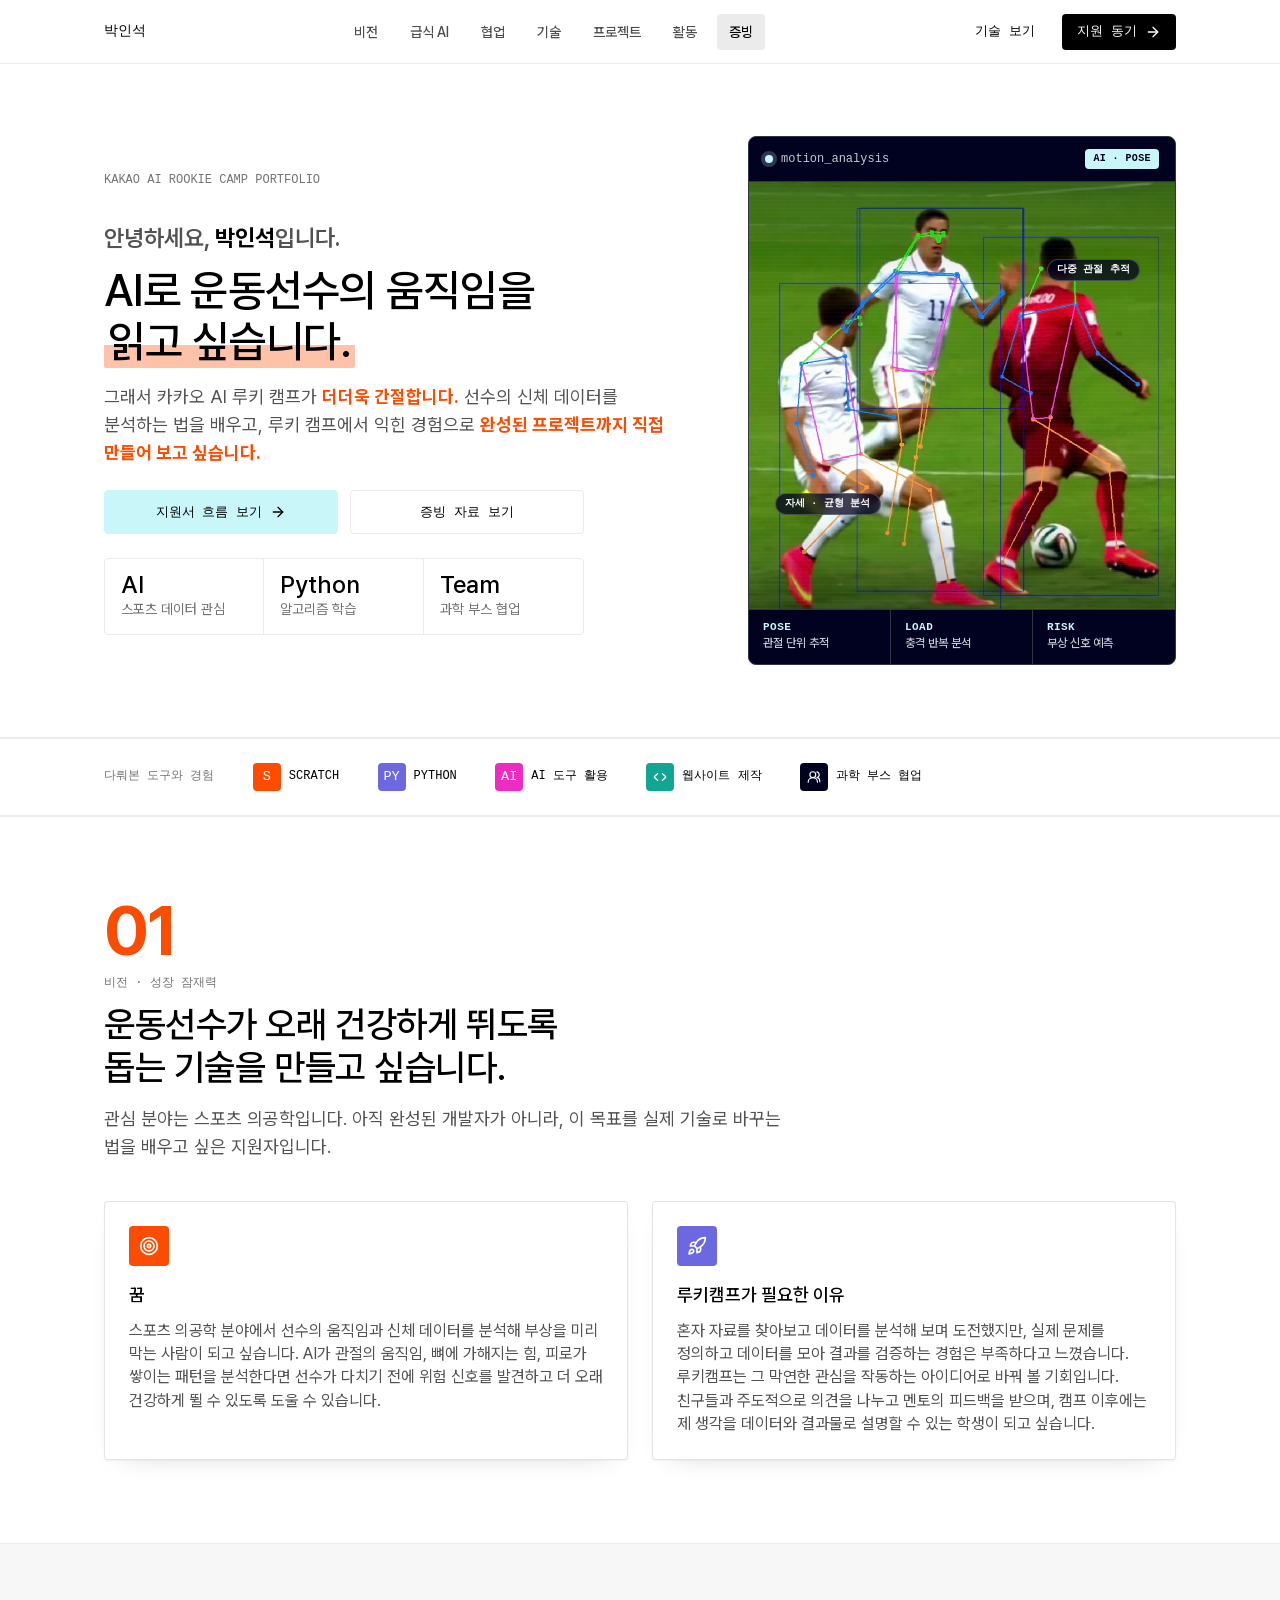
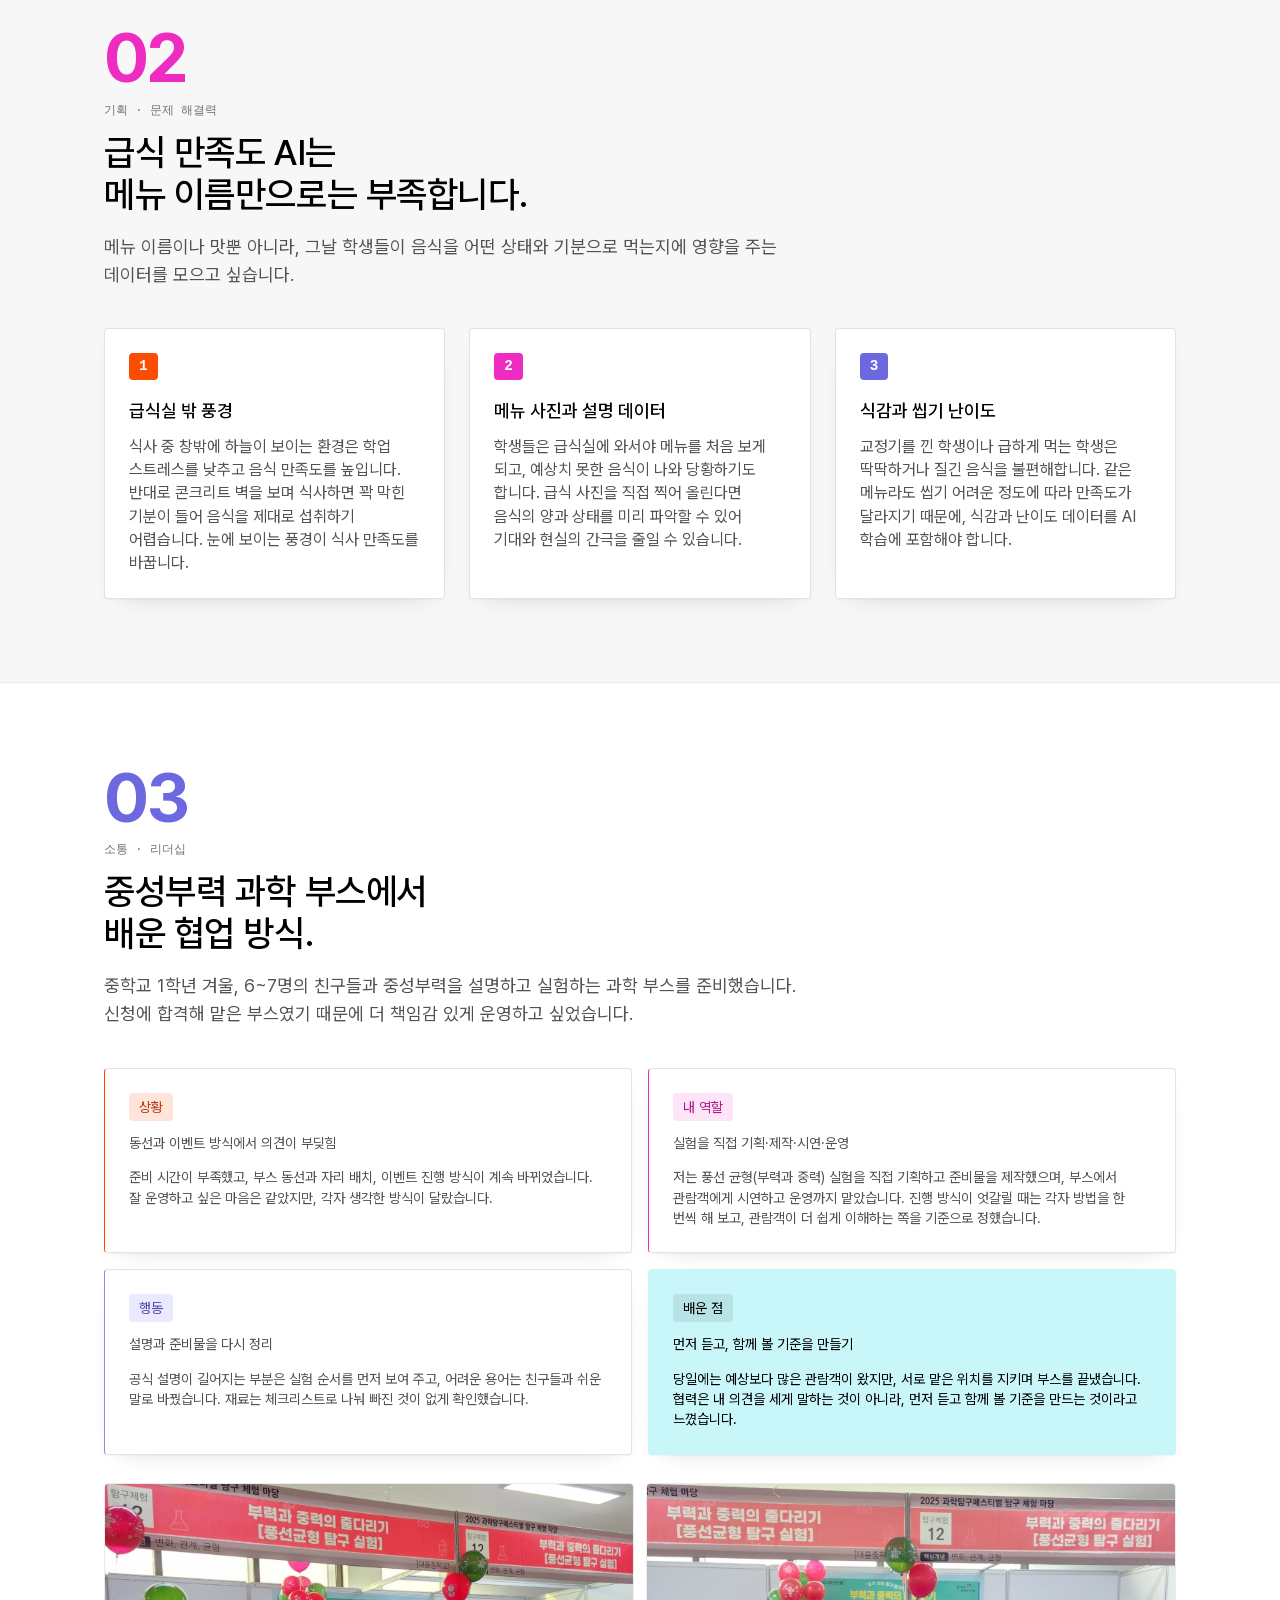
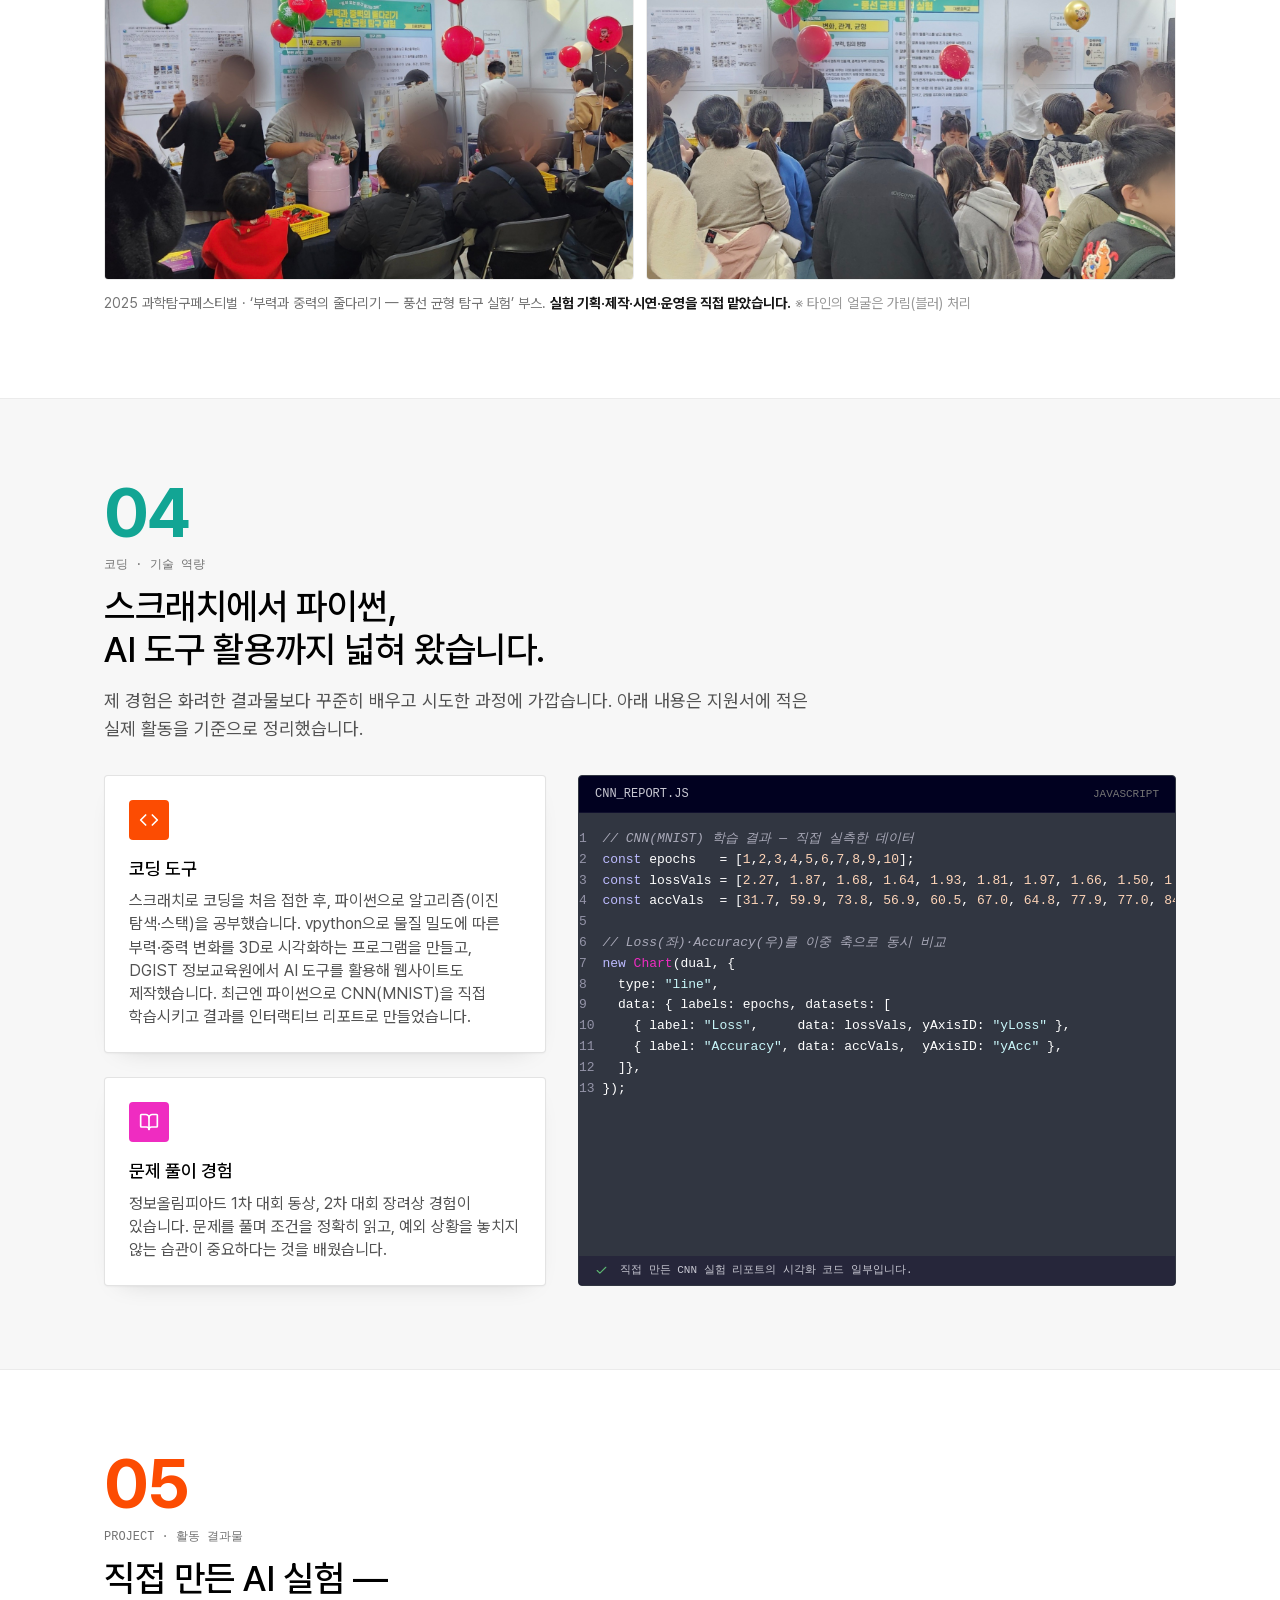
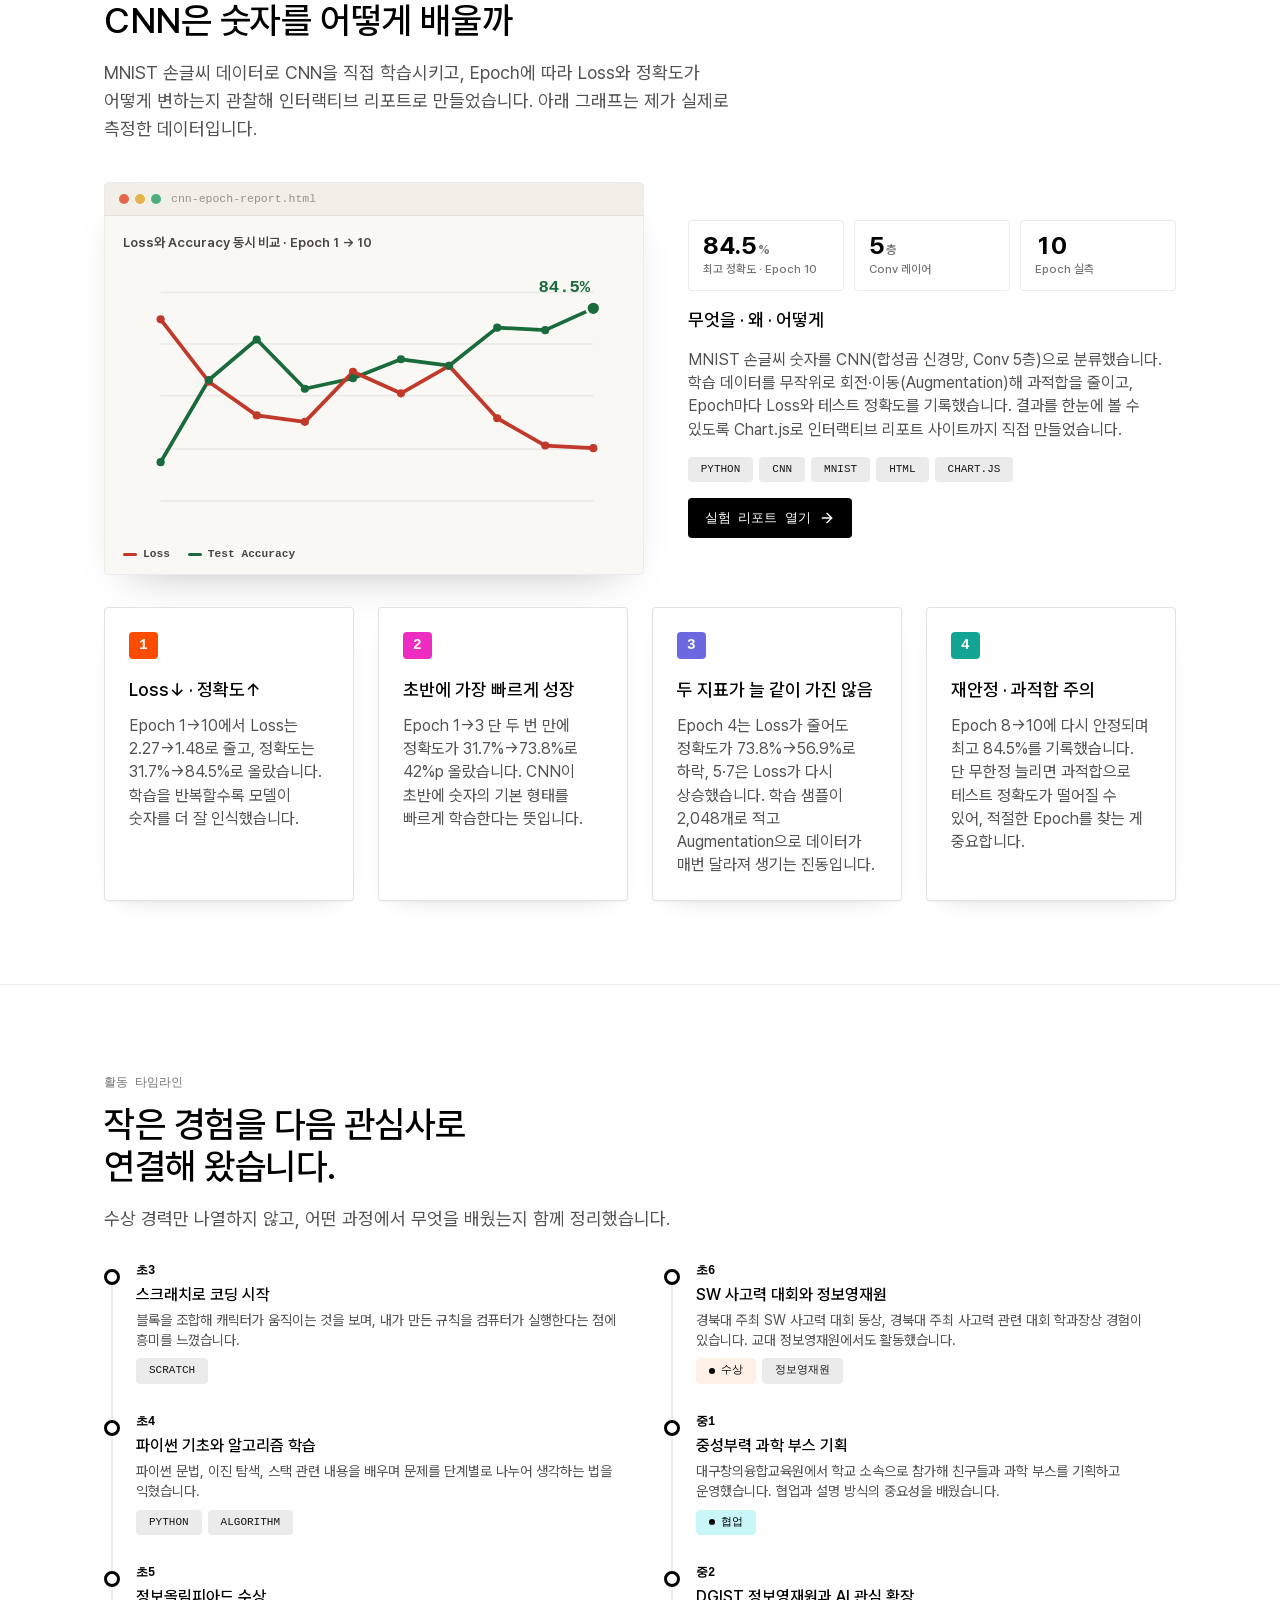
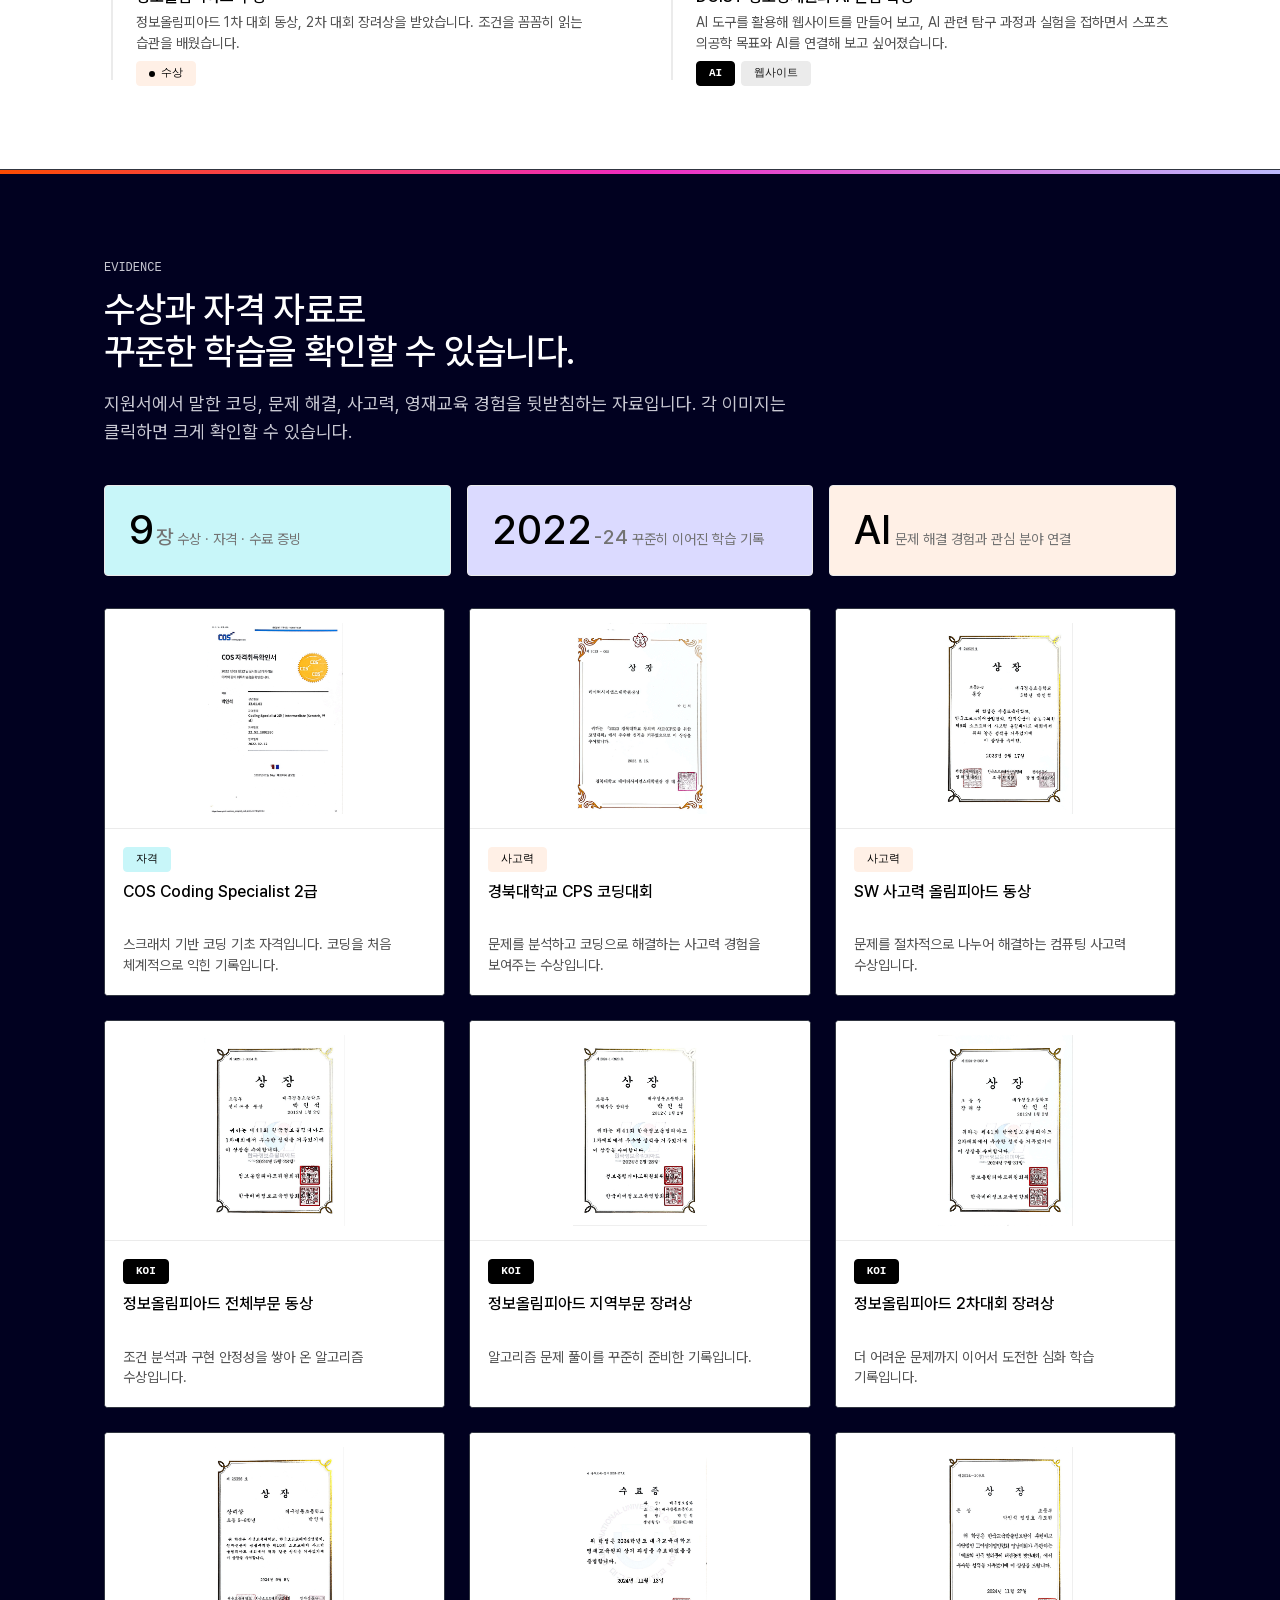
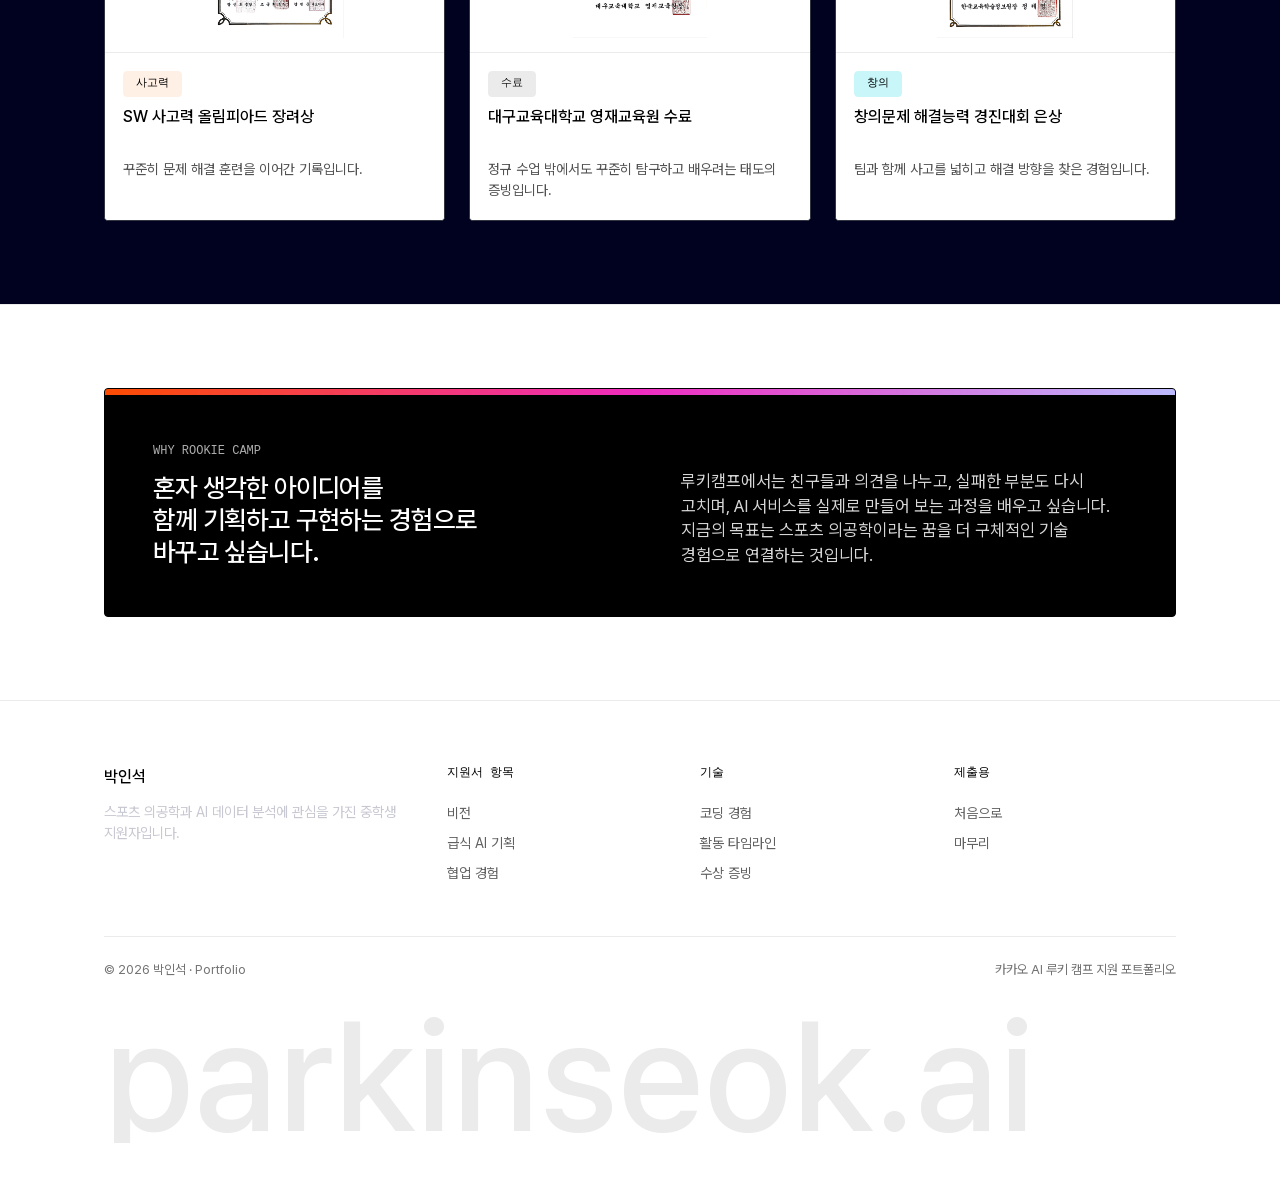
==== commit bd2d0b53: "지원서 txt 기반으로 랜딩페이지 내용 동기화 - 급식 AI 3가지 데이터 항목을 txt 원문 기반으로 교체   (배식순번/먹는시간/기대치 → 급식실 밖 풍경/메뉴 사진·설명/식감" ====
--- a/index.html
+++ b/index.html
@@ -149,12 +149,12 @@
         <article class="answer-panel reveal">
           <span class="card__icon"><svg><use href="#i-target"/></svg></span>
           <h3 class="title-md">꿈</h3>
-          <p>선수의 움직임과 신체 데이터를 분석해 부상을 미리 막는 일을 하고 싶습니다. 작은 자세 차이와 반복되는 충격을 AI로 분석해 위험 신호를 먼저 찾는 기술에 관심이 있습니다.</p>
+          <p>스포츠 의공학 분야에서 선수의 움직임과 신체 데이터를 분석해 부상을 미리 막는 사람이 되고 싶습니다. AI가 관절의 움직임, 뼈에 가해지는 힘, 피로가 쌓이는 패턴을 분석한다면 선수가 다치기 전에 위험 신호를 발견하고 더 오래 건강하게 뛸 수 있도록 도울 수 있습니다.</p>
         </article>
         <article class="answer-panel reveal" data-delay="1">
           <span class="card__icon"><svg><use href="#i-rocket"/></svg></span>
           <h3 class="title-md">루키캠프가 필요한 이유</h3>
-          <p>혼자 자료를 찾아보고 데이터를 분석해 보며 도전했지만, 실제 문제를 정의하고 결과를 검증하는 경험은 부족하다고 느꼈습니다. 루키캠프에서 아이디어를 기획하고 구현하는 과정을 끝까지 경험해 보고 싶습니다.</p>
+          <p>혼자 자료를 찾아보고 데이터를 분석해 보며 도전했지만, 실제 문제를 정의하고 데이터를 모아 결과를 검증하는 경험은 부족하다고 느꼈습니다. 루키캠프는 그 막연한 관심을 작동하는 아이디어로 바꿔 볼 기회입니다. 친구들과 주도적으로 의견을 나누고 멘토의 피드백을 받으며, 캠프 이후에는 제 생각을 데이터와 결과물로 설명할 수 있는 학생이 되고 싶습니다.</p>
         </article>
       </div>
     </div>
@@ -168,23 +168,23 @@
           <span class="line">급식 만족도 AI는</span>
           <span class="line">메뉴 이름만으로는 부족합니다.</span>
         </h2>
-        <p class="lead">학생들의 만족도는 ‘메뉴 이름’이 아니라 ‘그 음식을 받는 순간의 상황’에서 갈립니다. 저는 이런 생활 맥락을 AI 학습 데이터로 보고 싶습니다.</p>
+        <p class="lead">메뉴 이름이나 맛뿐 아니라, 그날 학생들이 음식을 어떤 상태와 기분으로 먹는지에 영향을 주는 데이터를 모으고 싶습니다.</p>
       </div>
       <div class="data-grid data-grid--3" style="margin-top:40px">
         <article class="data-card reveal">
           <span class="data-card__num">1</span>
-          <h3 class="title-md">우리 반 배식 순번</h3>
-          <p>같은 돈가스라도 뒷 순번 반은 식고 양이 줄어든 채 받습니다. 몇 번째로 배식받는지를 데이터로 보면, 메뉴가 아니라 ‘받을 때의 온도와 잔량’이 만족도를 좌우한다는 걸 잡아낼 수 있습니다.</p>
+          <h3 class="title-md">급식실 밖 풍경</h3>
+          <p>식사 중 창밖에 하늘이 보이는 환경은 학업 스트레스를 낮추고 음식 만족도를 높입니다. 반대로 콘크리트 벽을 보며 식사하면 꽉 막힌 기분이 들어 음식을 제대로 섭취하기 어렵습니다. 눈에 보이는 풍경이 식사 만족도를 바꿉니다.</p>
         </article>
         <article class="data-card reveal" data-delay="1">
           <span class="data-card__num">2</span>
-          <h3 class="title-md">실제로 먹을 수 있는 시간</h3>
-          <p>행사나 단축수업으로 점심시간이 짧은 날엔 생선처럼 발라 먹는 메뉴가 그대로 남습니다. ‘먹는 데 걸리는 시간’과 ‘주어진 시간’의 차이를 보면 잔반과 불만의 진짜 원인을 찾을 수 있습니다.</p>
+          <h3 class="title-md">메뉴 사진과 설명 데이터</h3>
+          <p>학생들은 급식실에 와서야 메뉴를 처음 보게 되고, 예상치 못한 음식이 나와 당황하기도 합니다. 급식 사진을 직접 찍어 올린다면 음식의 양과 상태를 미리 파악할 수 있어 기대와 현실의 간극을 줄일 수 있습니다.</p>
         </article>
         <article class="data-card reveal" data-delay="2">
           <span class="data-card__num">3</span>
-          <h3 class="title-md">메뉴에 대한 사전 기대치</h3>
-          <p>인기 메뉴는 전날부터 기대가 부풀어, 평소 맛이어도 오히려 실망이 커집니다. 만족도는 절대적인 맛이 아니라 ‘기대 대비 결과’이기 때문에, 메뉴를 향한 기대치도 함께 봐야 합니다.</p>
+          <h3 class="title-md">식감과 씹기 난이도</h3>
+          <p>교정기를 낀 학생이나 급하게 먹는 학생은 딱딱하거나 질긴 음식을 불편해합니다. 같은 메뉴라도 씹기 어려운 정도에 따라 만족도가 달라지기 때문에, 식감과 난이도 데이터를 AI 학습에 포함해야 합니다.</p>
         </article>
       </div>
     </div>
@@ -252,7 +252,7 @@
           <article class="card">
             <span class="card__icon"><svg><use href="#i-code"/></svg></span>
             <h3 class="card__title">코딩 도구</h3>
-            <p class="card__desc">스크래치·엔트리로 코딩을 시작해 파이썬으로 알고리즘(이진 탐색·스택)을 공부했습니다. vpython으로 밀도에 따른 부력·중력을 3D로 시각화하는 프로그램을 만들고, 아두이노로 피지컬 컴퓨팅도 다뤘습니다. 도구는 VS Code·PyCharm을 사용하며, 최근엔 파이썬으로 CNN을 직접 학습시켰습니다.</p>
+            <p class="card__desc">스크래치로 코딩을 처음 접한 후, 파이썬으로 알고리즘(이진 탐색·스택)을 공부했습니다. vpython으로 물질 밀도에 따른 부력·중력 변화를 3D로 시각화하는 프로그램을 만들고, DGIST 정보교육원에서 AI 도구를 활용해 웹사이트도 제작했습니다. 최근엔 파이썬으로 CNN(MNIST)을 직접 학습시키고 결과를 인터랙티브 리포트로 만들었습니다.</p>
           </article>
           <article class="card">
             <span class="card__icon"><svg><use href="#i-book"/></svg></span>
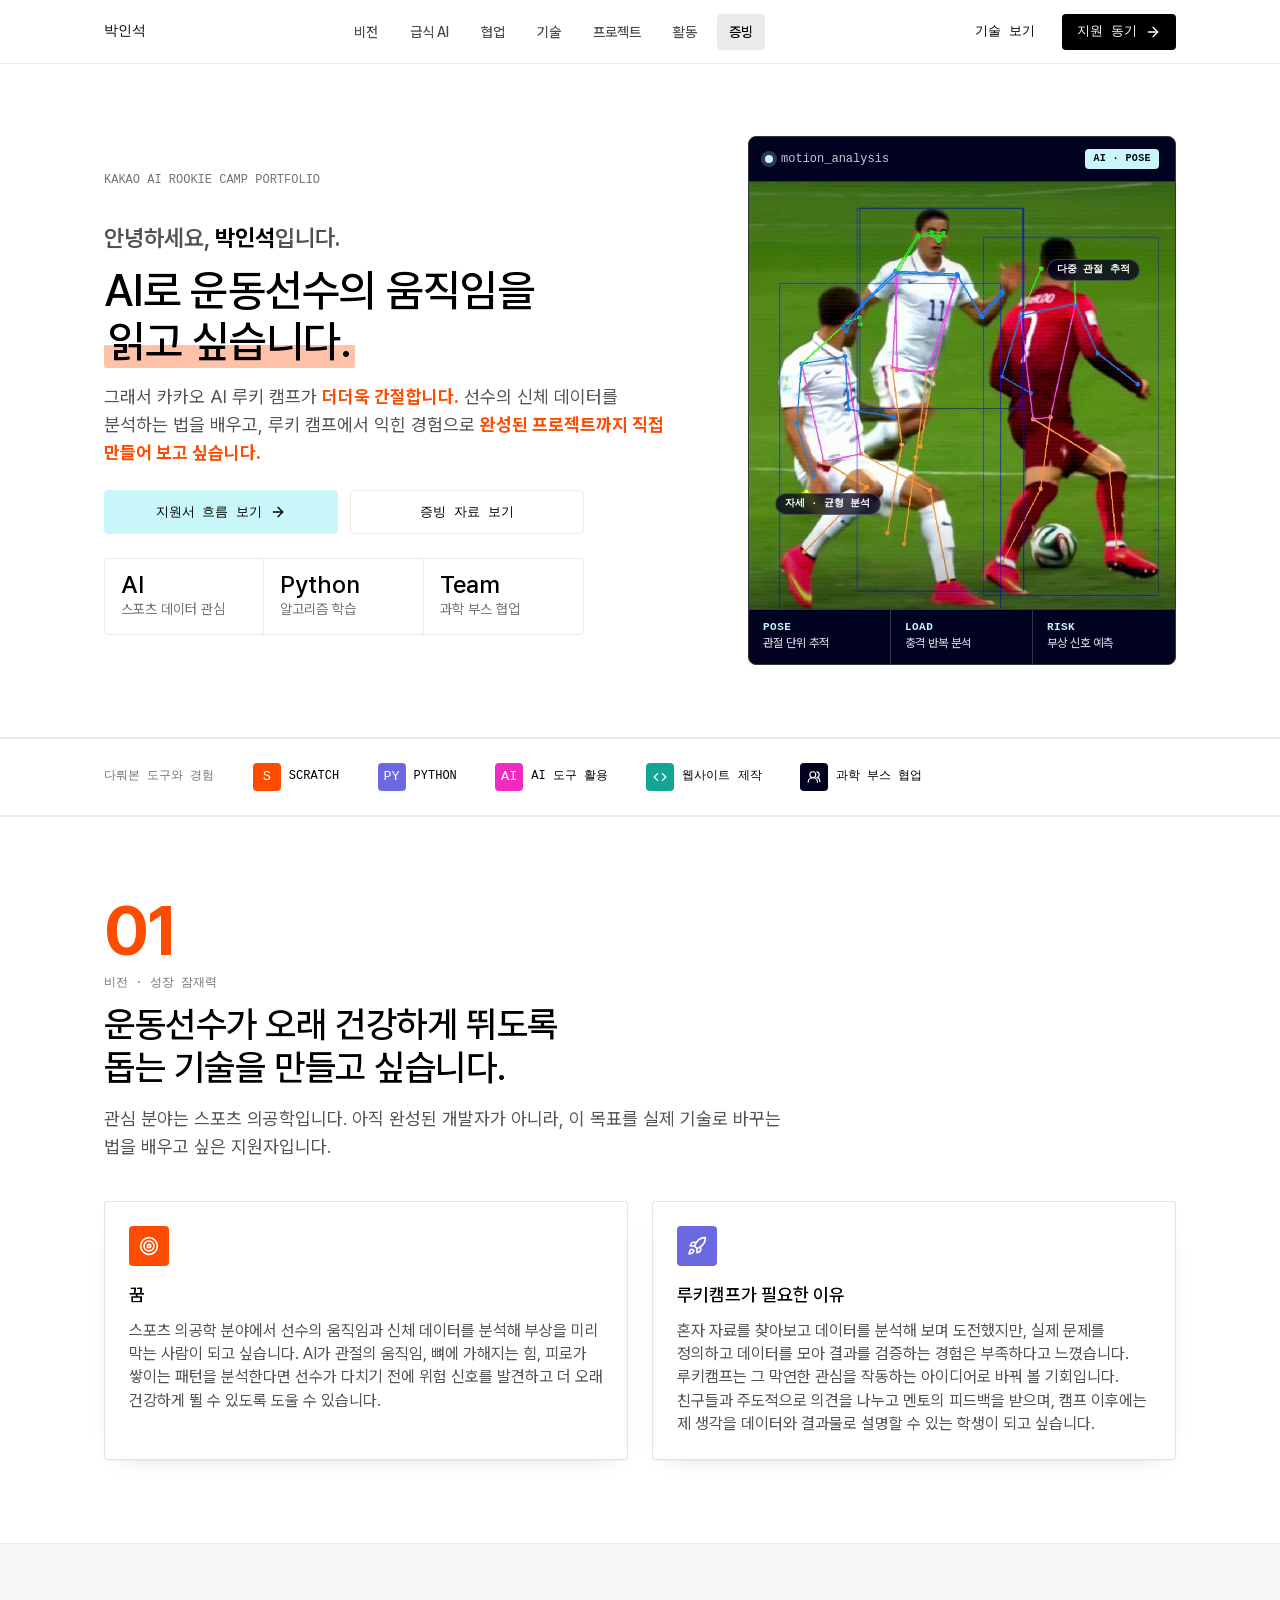
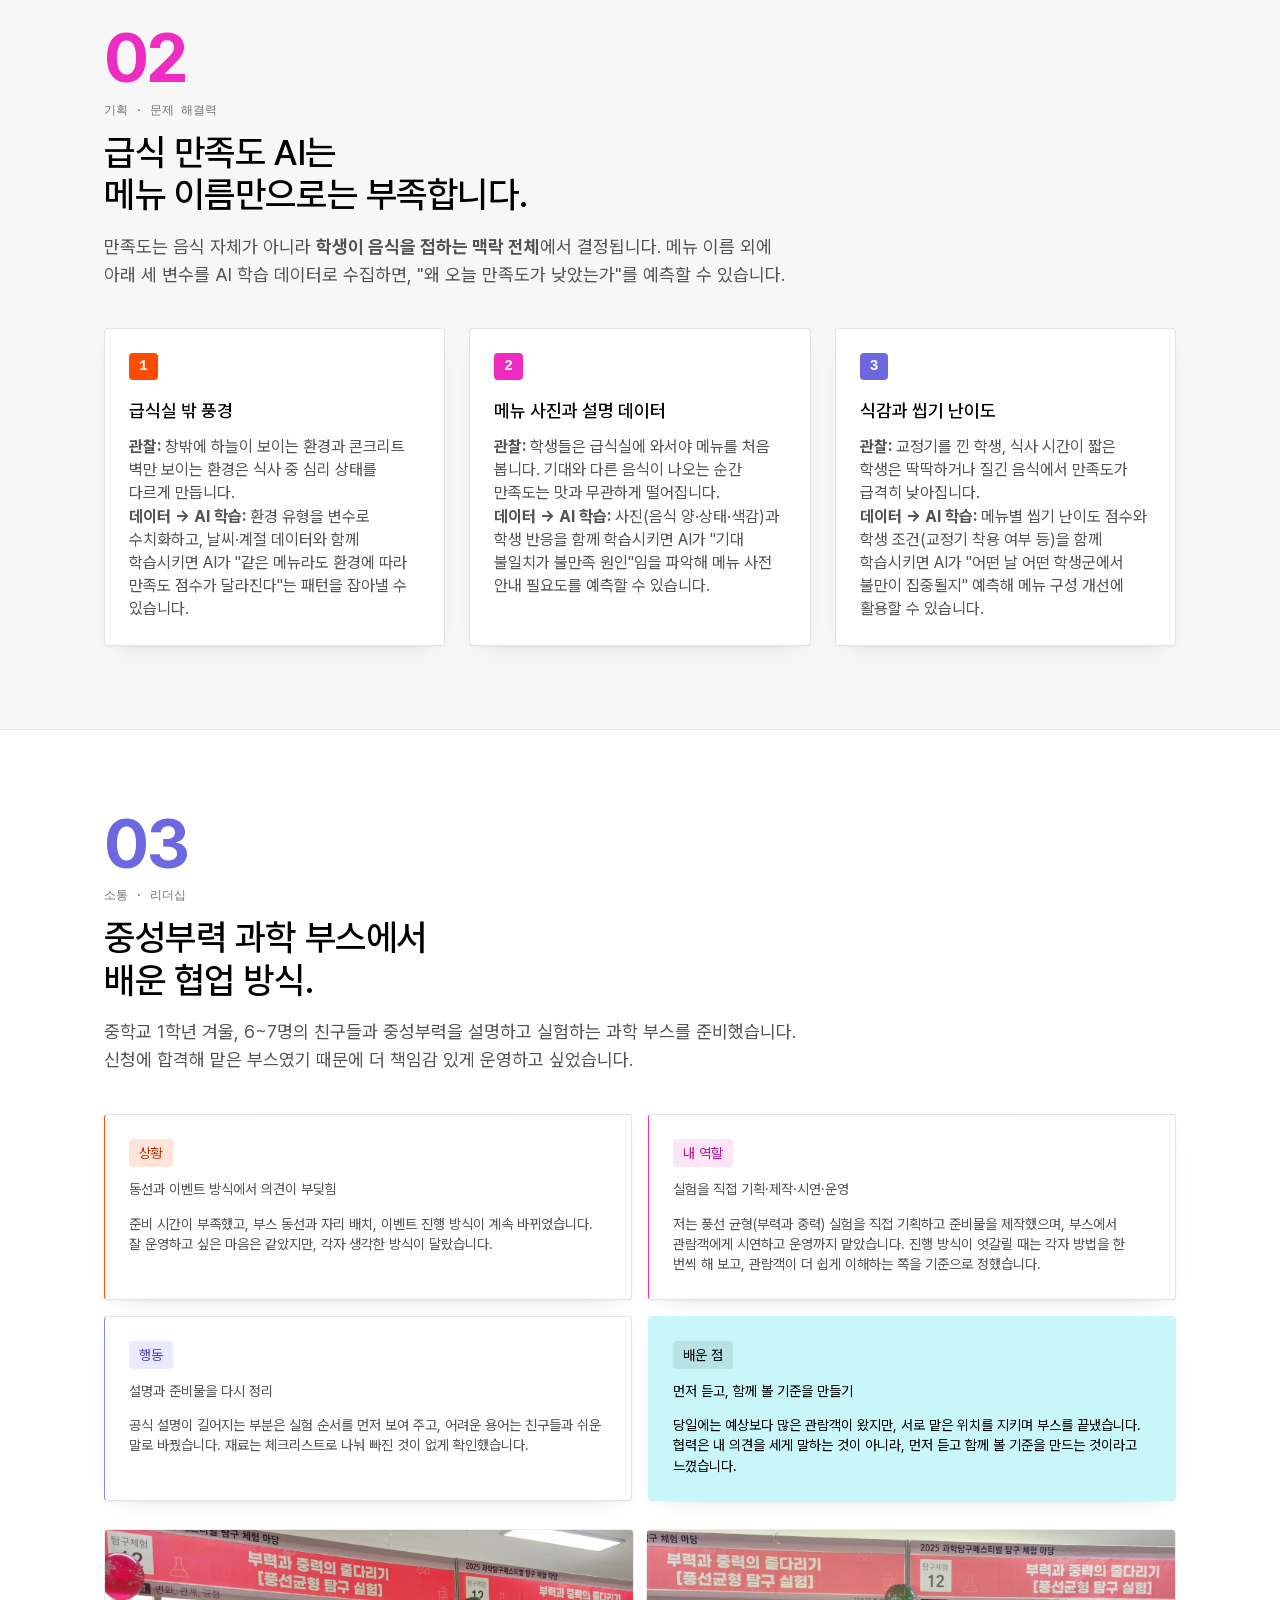
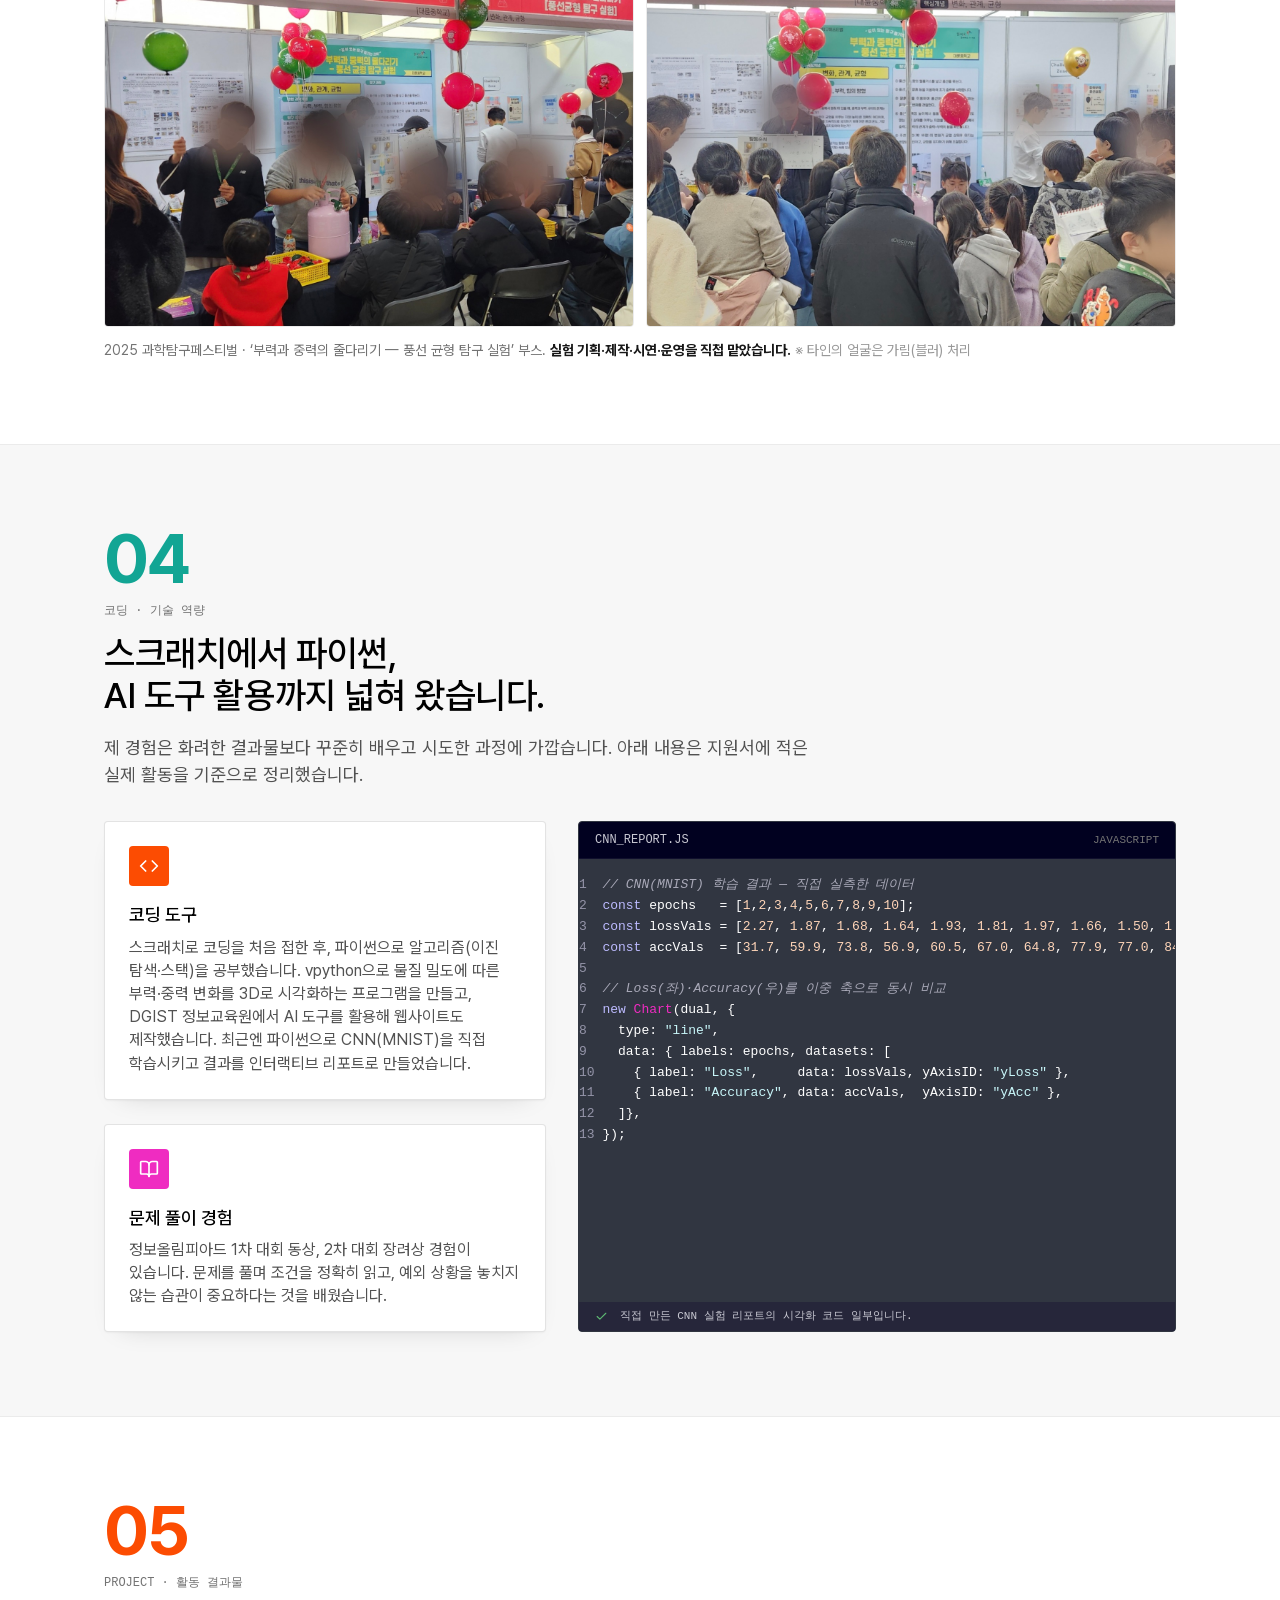
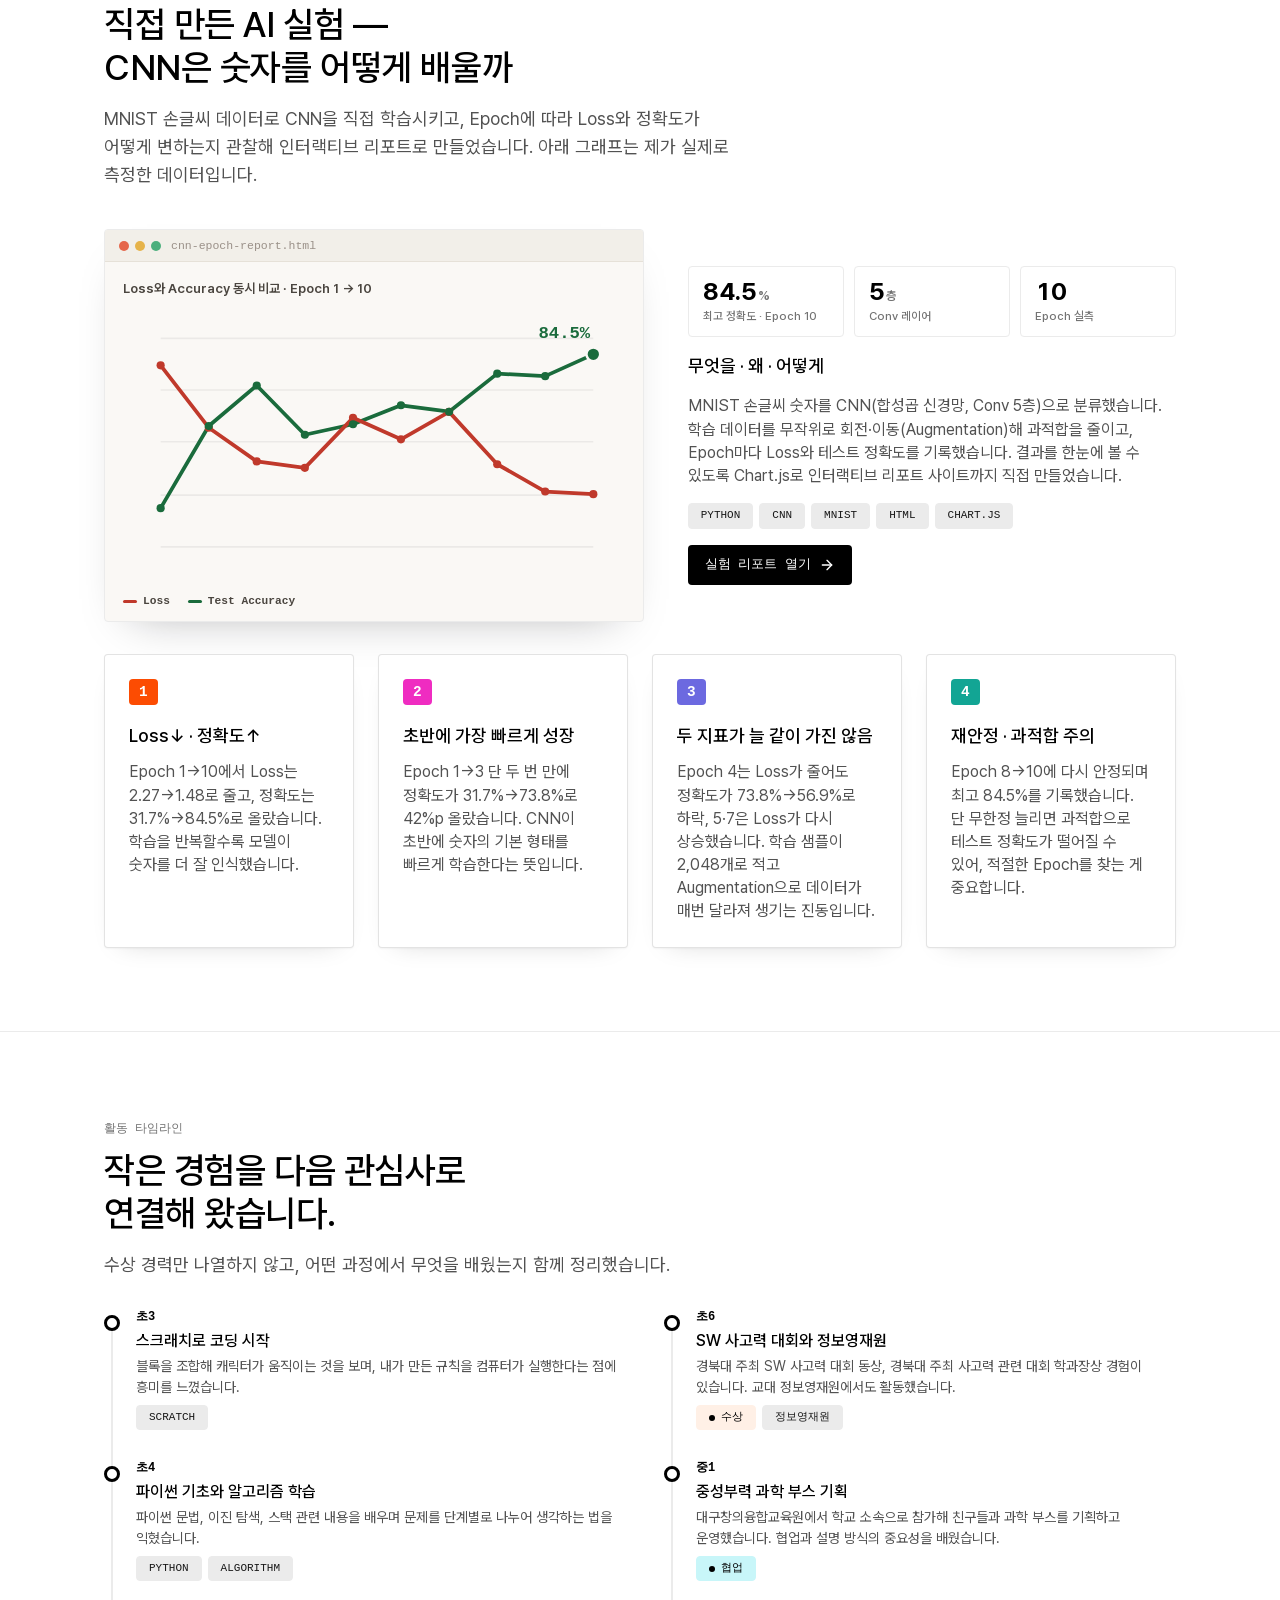
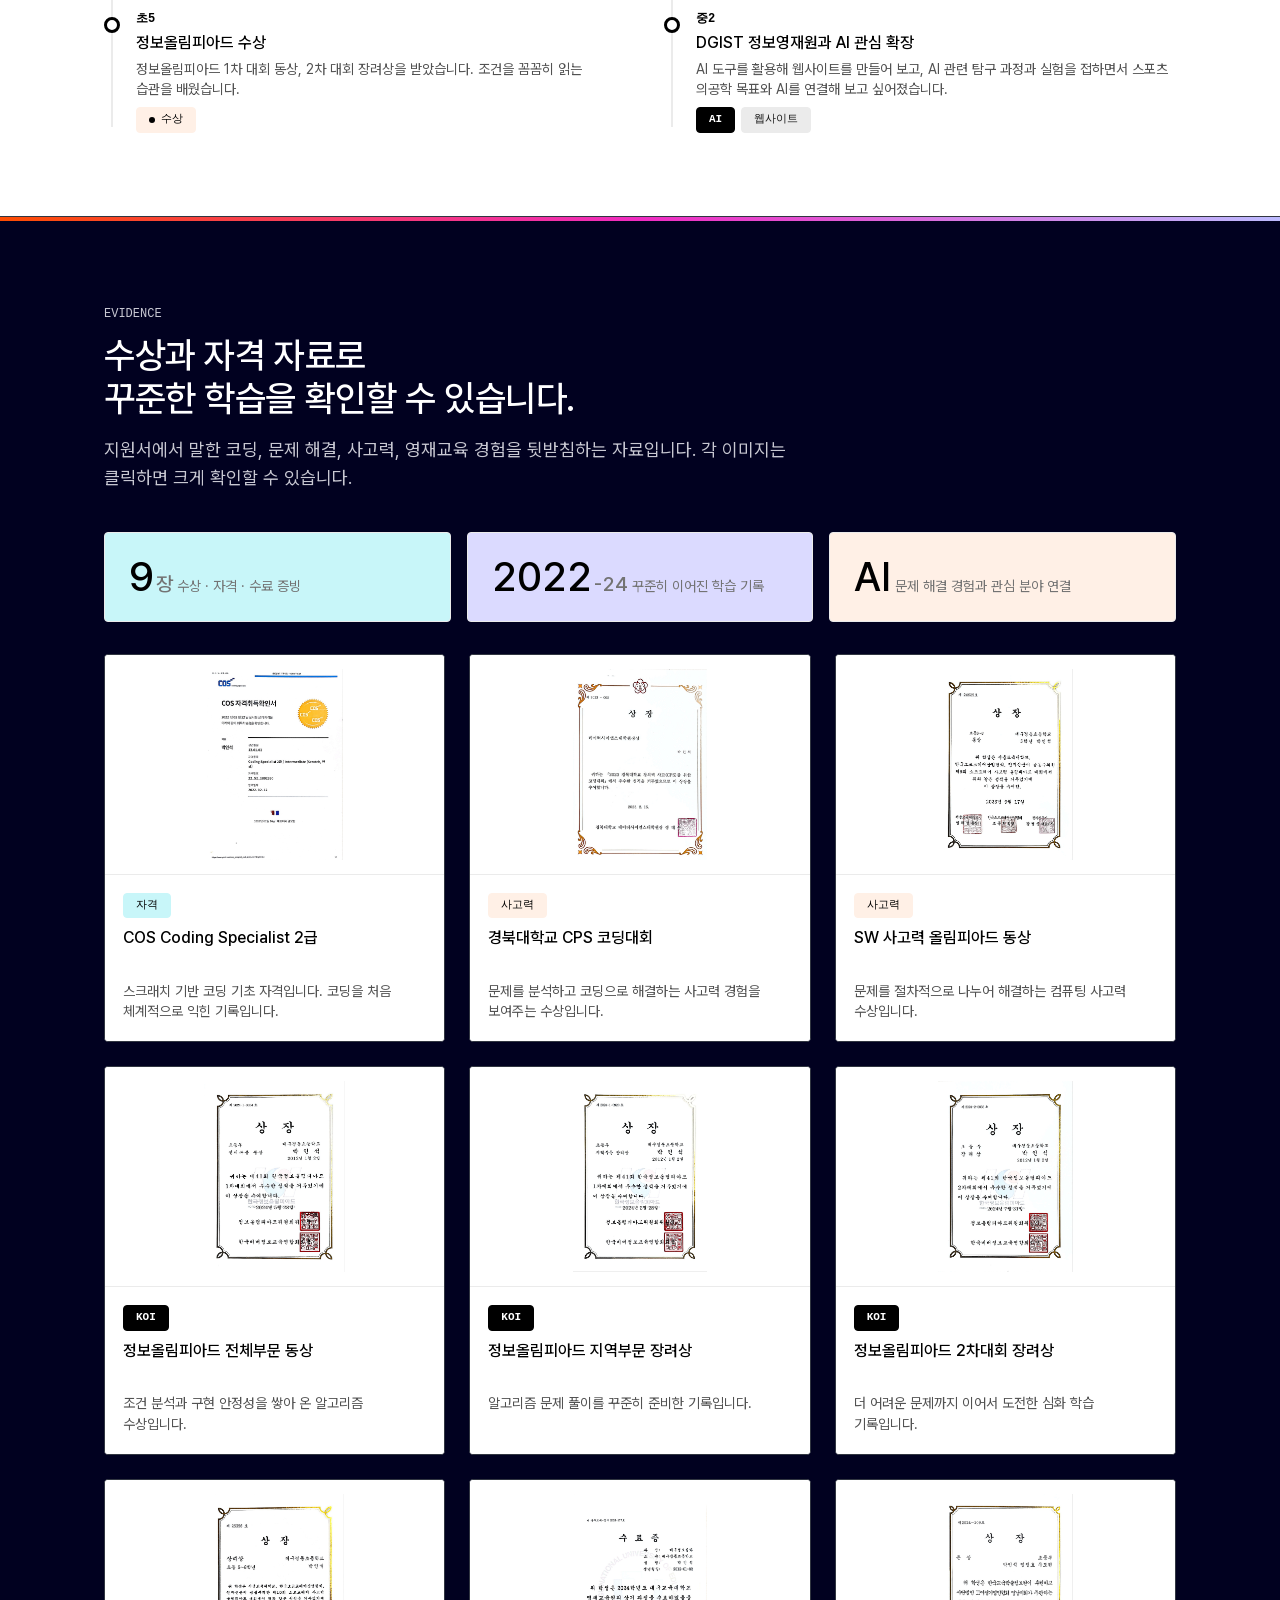
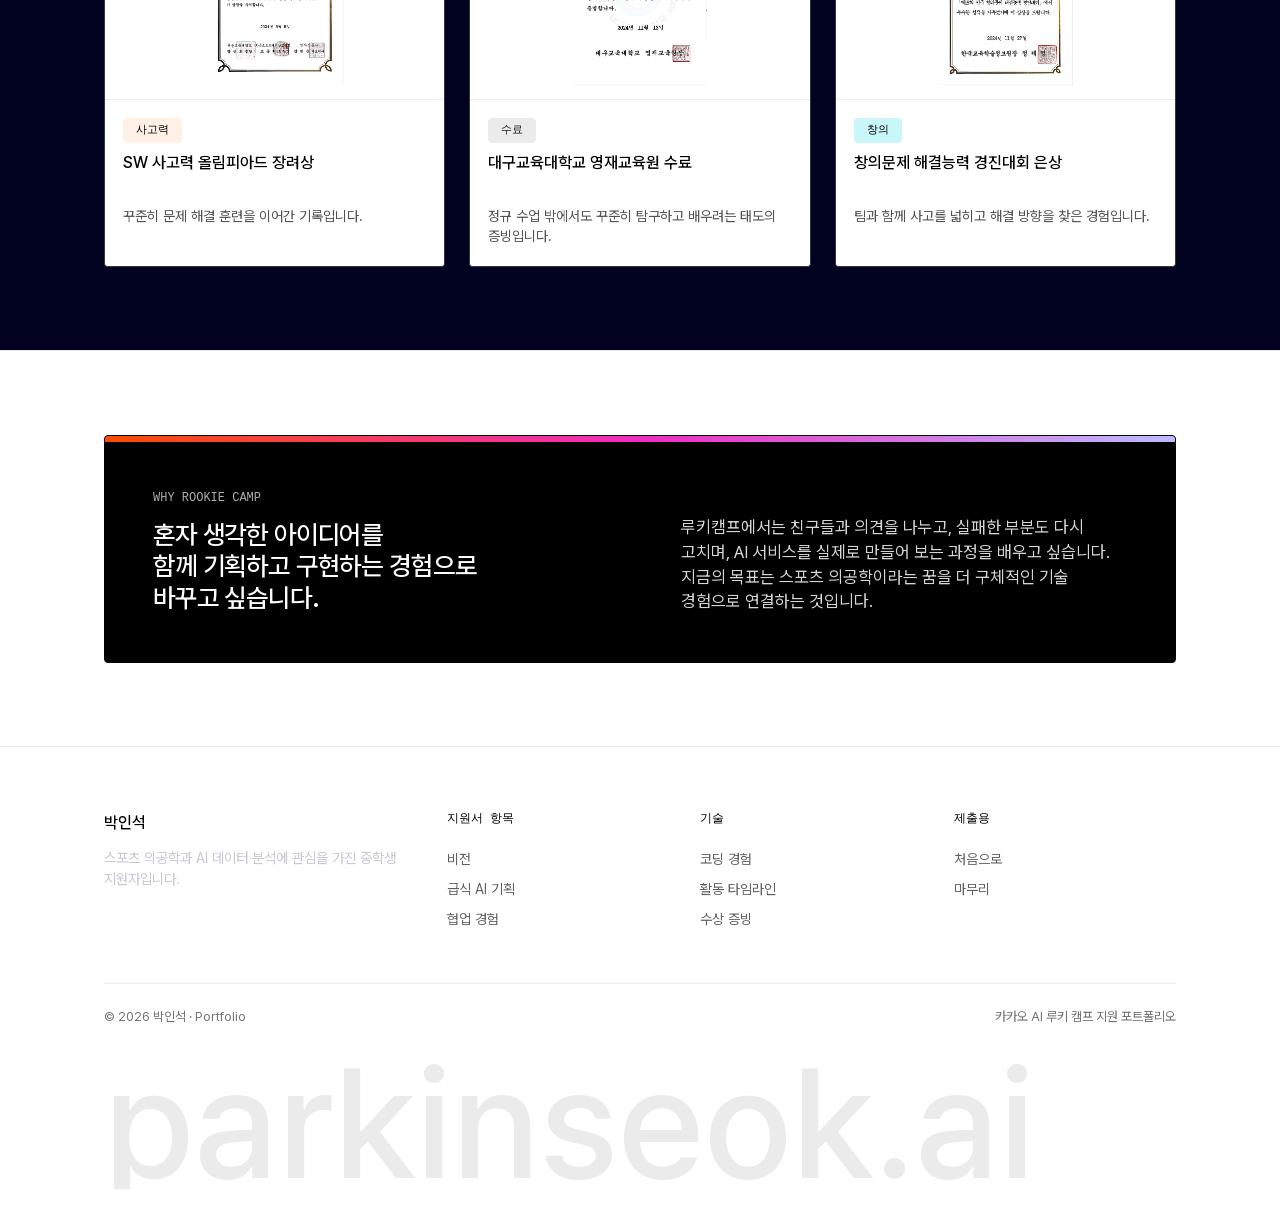
==== commit fa3aebb4: "급식 AI 섹션: 데이터→AI학습→예측 구조로 설명 강화" ====
--- a/index.html
+++ b/index.html
@@ -168,23 +168,23 @@
           <span class="line">급식 만족도 AI는</span>
           <span class="line">메뉴 이름만으로는 부족합니다.</span>
         </h2>
-        <p class="lead">메뉴 이름이나 맛뿐 아니라, 그날 학생들이 음식을 어떤 상태와 기분으로 먹는지에 영향을 주는 데이터를 모으고 싶습니다.</p>
+        <p class="lead">만족도는 음식 자체가 아니라 <strong>학생이 음식을 접하는 맥락 전체</strong>에서 결정됩니다. 메뉴 이름 외에 아래 세 변수를 AI 학습 데이터로 수집하면, "왜 오늘 만족도가 낮았는가"를 예측할 수 있습니다.</p>
       </div>
       <div class="data-grid data-grid--3" style="margin-top:40px">
         <article class="data-card reveal">
           <span class="data-card__num">1</span>
           <h3 class="title-md">급식실 밖 풍경</h3>
-          <p>식사 중 창밖에 하늘이 보이는 환경은 학업 스트레스를 낮추고 음식 만족도를 높입니다. 반대로 콘크리트 벽을 보며 식사하면 꽉 막힌 기분이 들어 음식을 제대로 섭취하기 어렵습니다. 눈에 보이는 풍경이 식사 만족도를 바꿉니다.</p>
+          <p><strong>관찰:</strong> 창밖에 하늘이 보이는 환경과 콘크리트 벽만 보이는 환경은 식사 중 심리 상태를 다르게 만듭니다.<br><strong>데이터 → AI 학습:</strong> 환경 유형을 변수로 수치화하고, 날씨·계절 데이터와 함께 학습시키면 AI가 "같은 메뉴라도 환경에 따라 만족도 점수가 달라진다"는 패턴을 잡아낼 수 있습니다.</p>
         </article>
         <article class="data-card reveal" data-delay="1">
           <span class="data-card__num">2</span>
           <h3 class="title-md">메뉴 사진과 설명 데이터</h3>
-          <p>학생들은 급식실에 와서야 메뉴를 처음 보게 되고, 예상치 못한 음식이 나와 당황하기도 합니다. 급식 사진을 직접 찍어 올린다면 음식의 양과 상태를 미리 파악할 수 있어 기대와 현실의 간극을 줄일 수 있습니다.</p>
+          <p><strong>관찰:</strong> 학생들은 급식실에 와서야 메뉴를 처음 봅니다. 기대와 다른 음식이 나오는 순간 만족도는 맛과 무관하게 떨어집니다.<br><strong>데이터 → AI 학습:</strong> 사진(음식 양·상태·색감)과 학생 반응을 함께 학습시키면 AI가 "기대 불일치가 불만족 원인"임을 파악해 메뉴 사전 안내 필요도를 예측할 수 있습니다.</p>
         </article>
         <article class="data-card reveal" data-delay="2">
           <span class="data-card__num">3</span>
           <h3 class="title-md">식감과 씹기 난이도</h3>
-          <p>교정기를 낀 학생이나 급하게 먹는 학생은 딱딱하거나 질긴 음식을 불편해합니다. 같은 메뉴라도 씹기 어려운 정도에 따라 만족도가 달라지기 때문에, 식감과 난이도 데이터를 AI 학습에 포함해야 합니다.</p>
+          <p><strong>관찰:</strong> 교정기를 낀 학생, 식사 시간이 짧은 학생은 딱딱하거나 질긴 음식에서 만족도가 급격히 낮아집니다.<br><strong>데이터 → AI 학습:</strong> 메뉴별 씹기 난이도 점수와 학생 조건(교정기 착용 여부 등)을 함께 학습시키면 AI가 "어떤 날 어떤 학생군에서 불만이 집중될지" 예측해 메뉴 구성 개선에 활용할 수 있습니다.</p>
         </article>
       </div>
     </div>
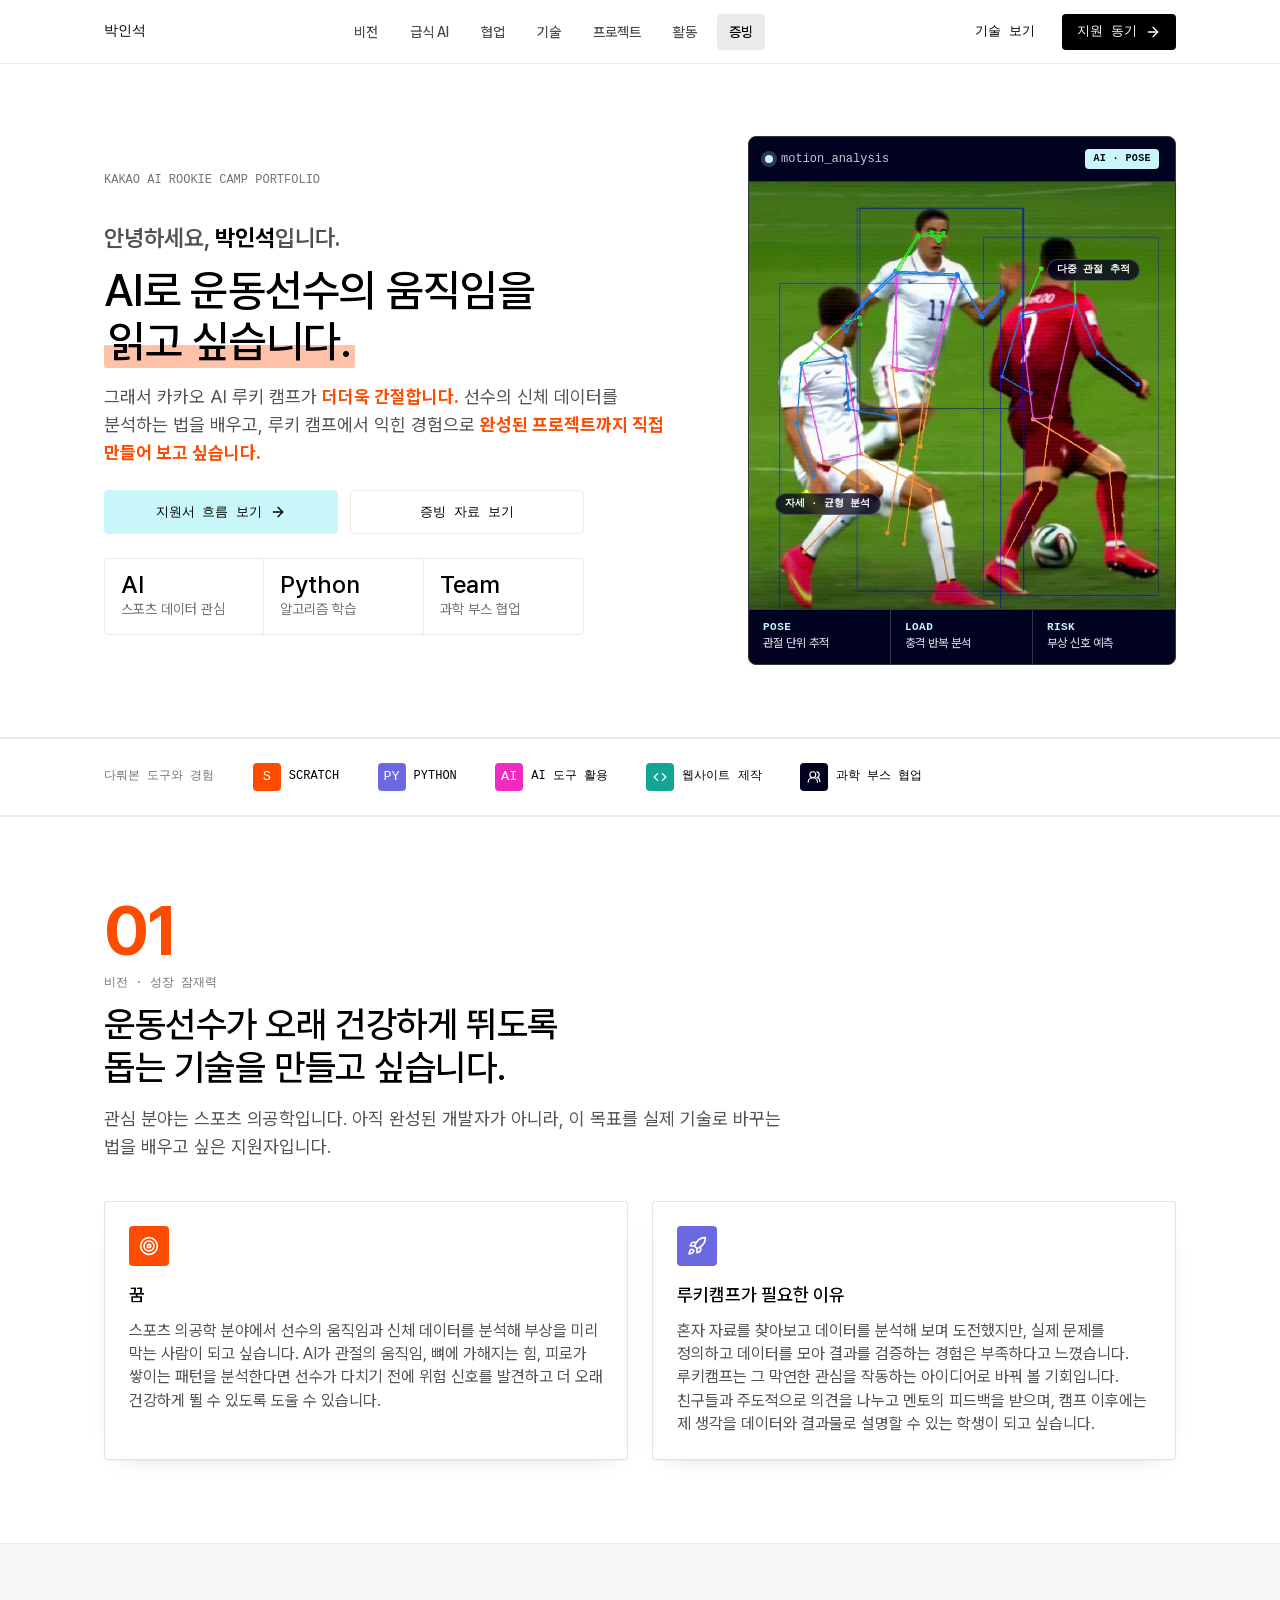
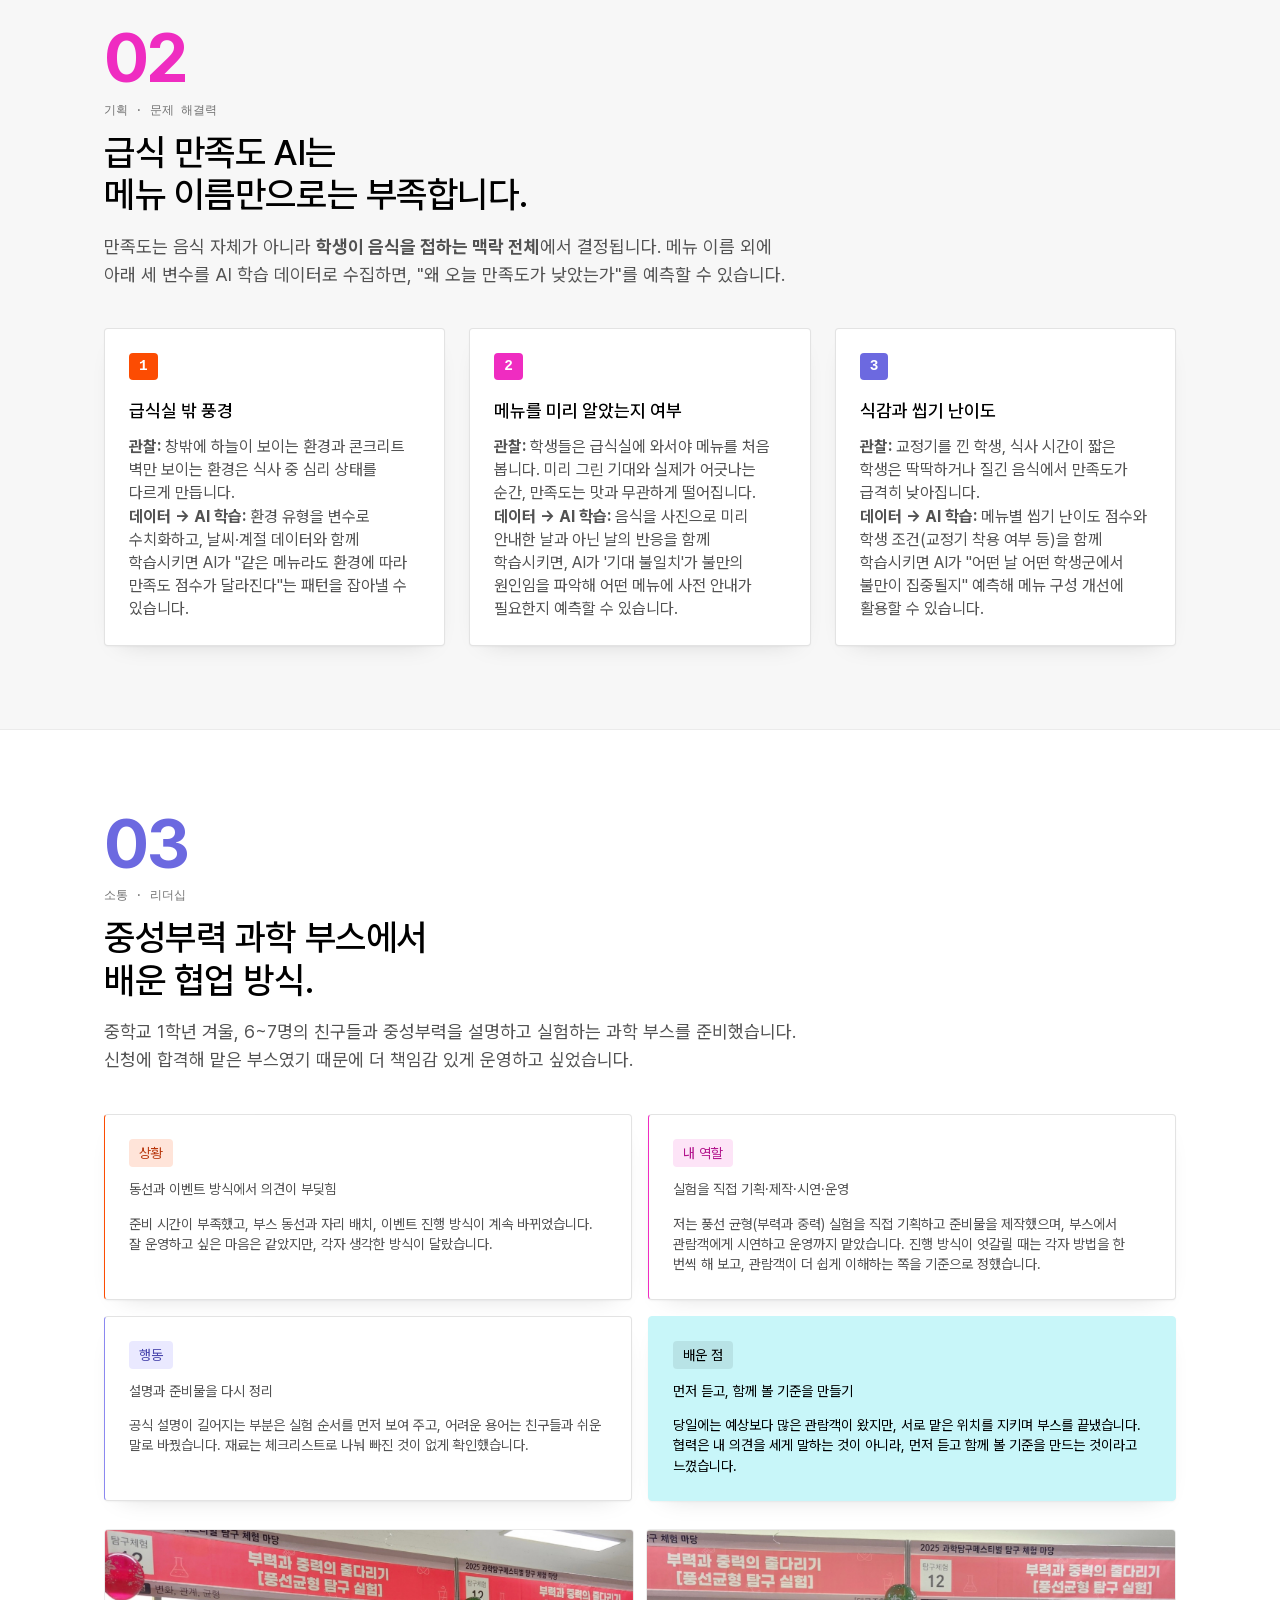
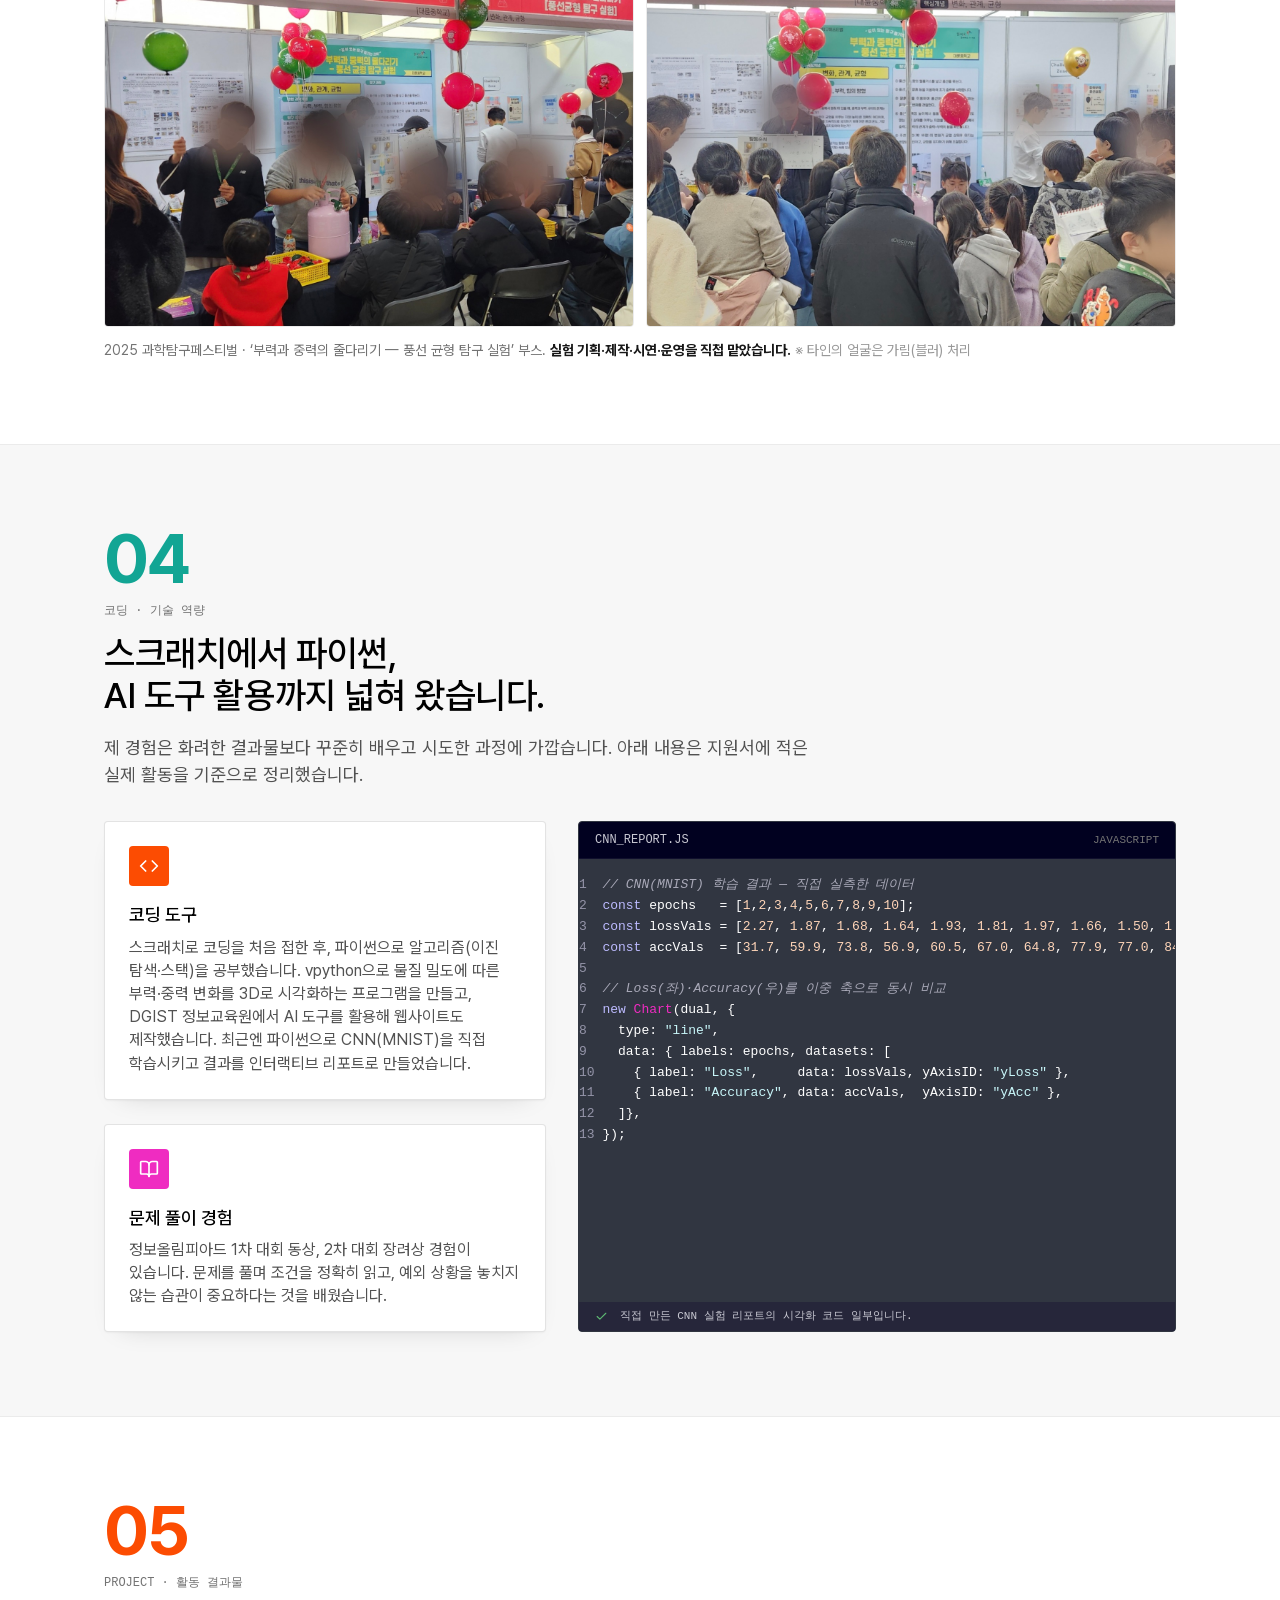
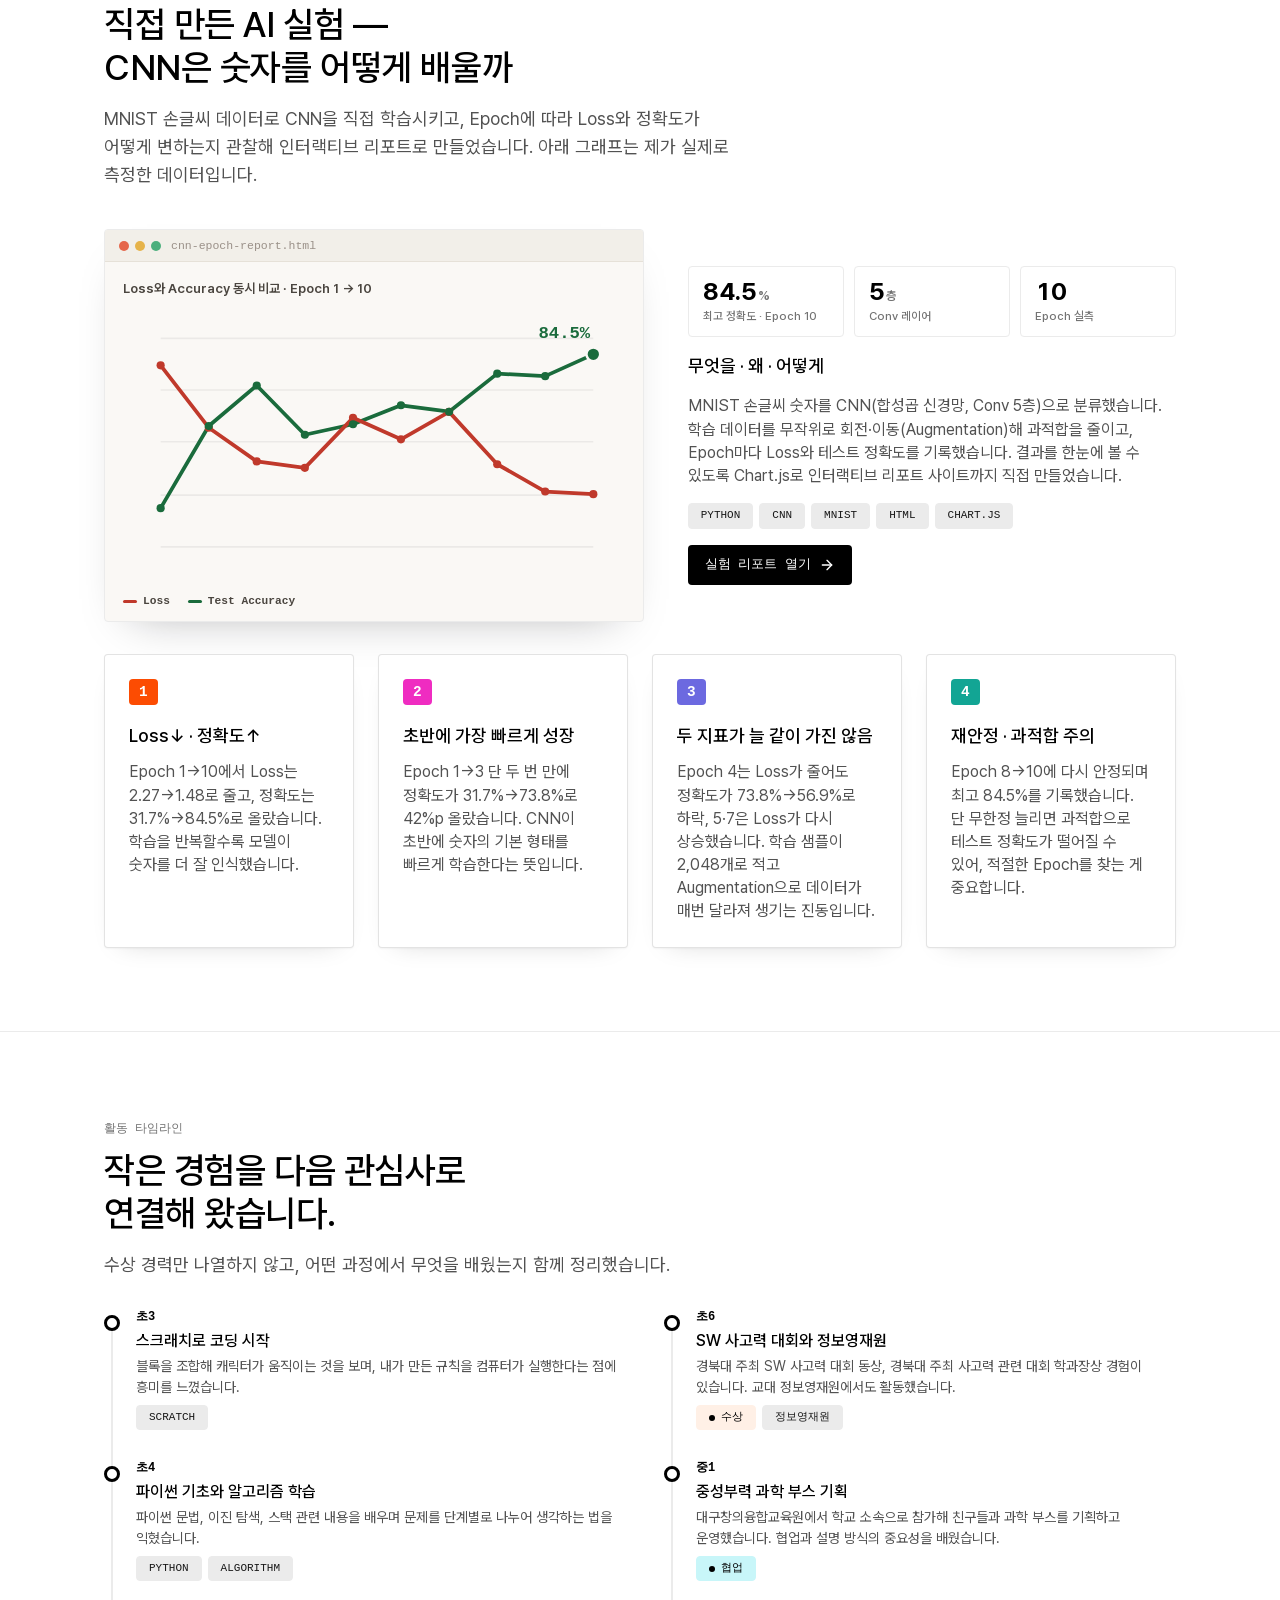
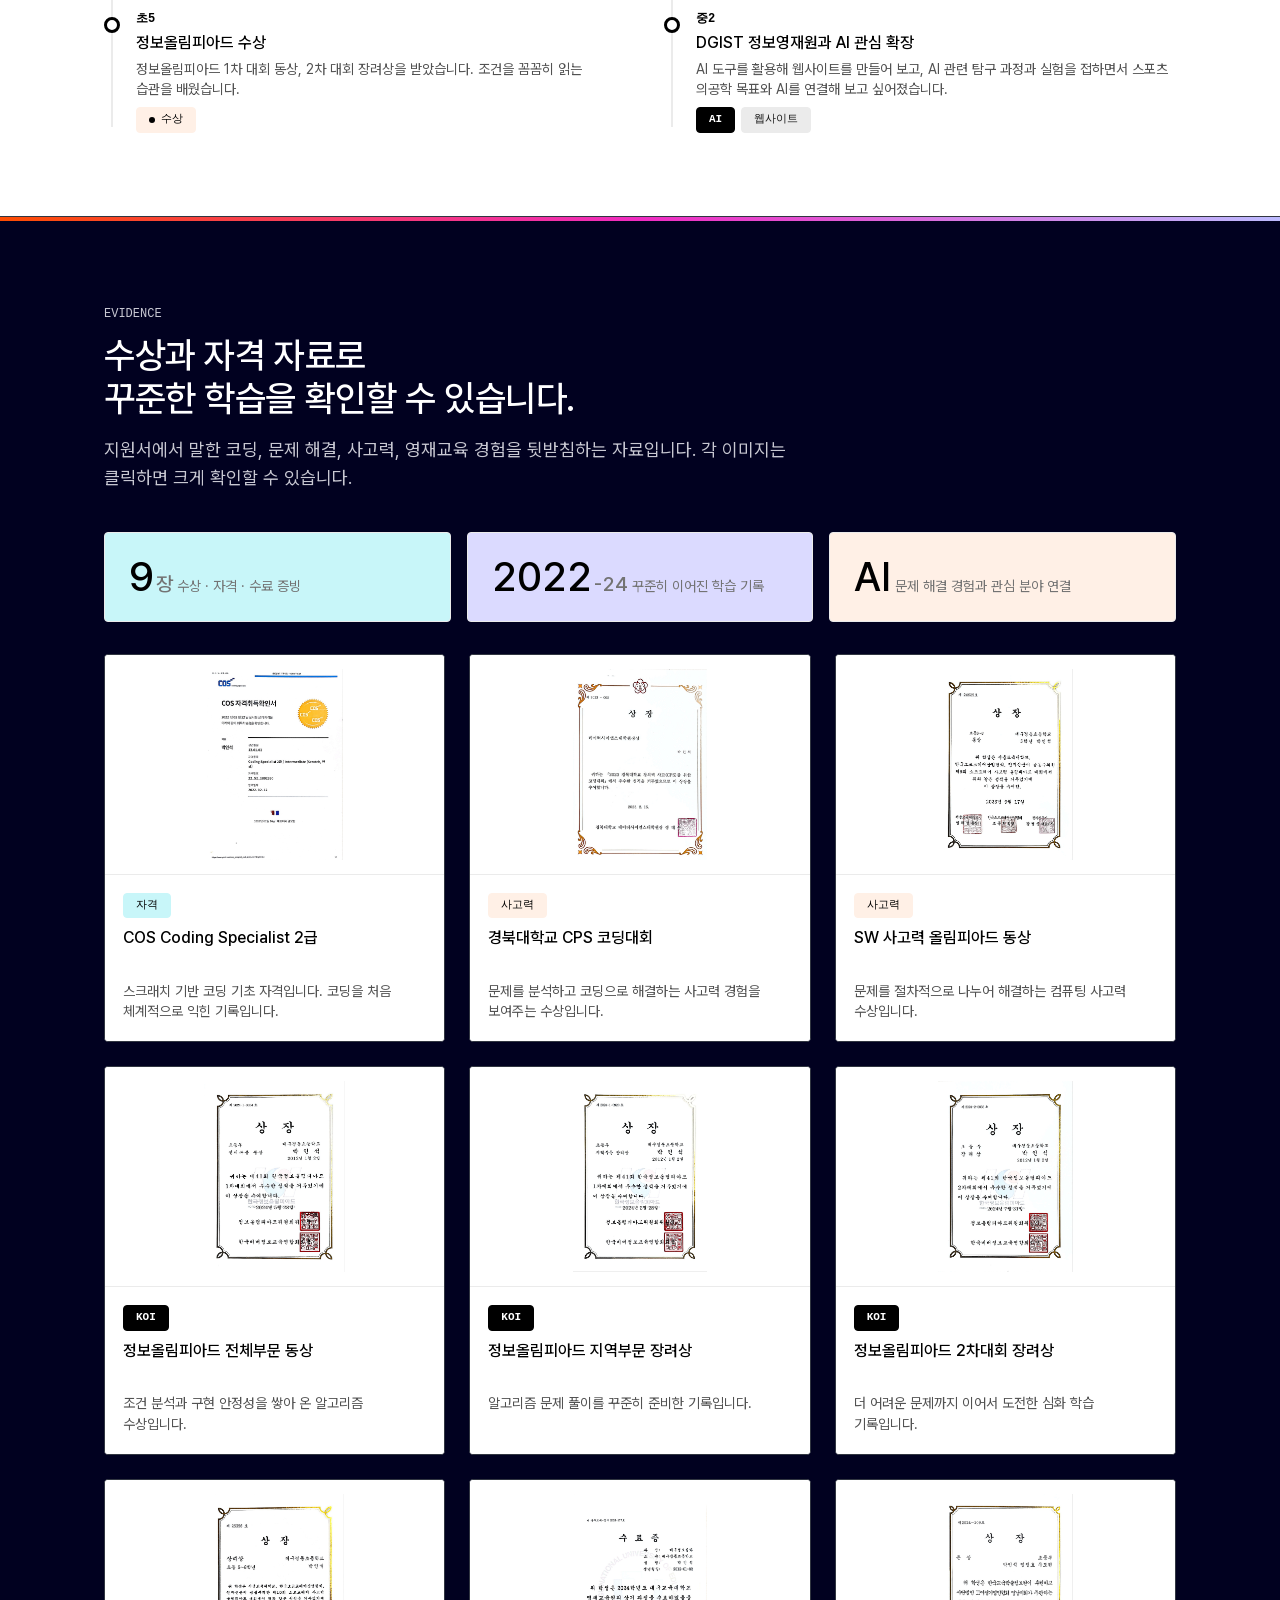
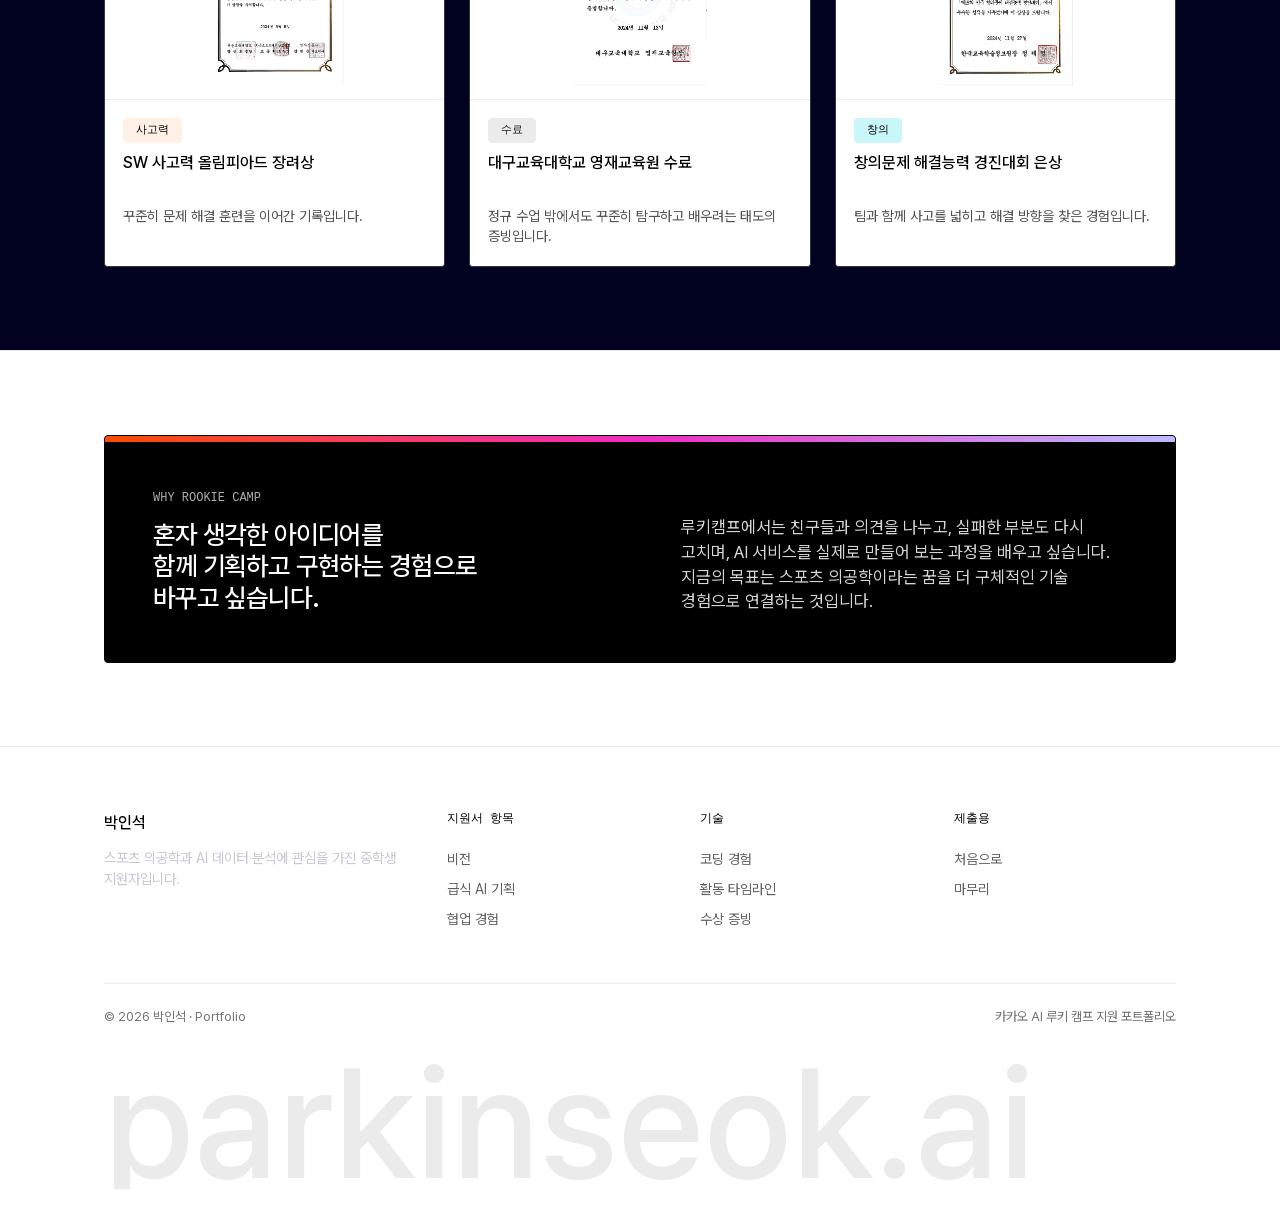
==== commit 0bad1569: "급식 AI #2를 '사전 정보 유무' 변수 중심으로 재프레이밍 해결책(메뉴 사진)이 아니라 만족도를 좌우하는 변수(기대 불일치)를 전면에 두어 평가 기준의 '변수 발견 관찰력'에 " ====
--- a/index.html
+++ b/index.html
@@ -178,8 +178,8 @@
         </article>
         <article class="data-card reveal" data-delay="1">
           <span class="data-card__num">2</span>
-          <h3 class="title-md">메뉴 사진과 설명 데이터</h3>
-          <p><strong>관찰:</strong> 학생들은 급식실에 와서야 메뉴를 처음 봅니다. 기대와 다른 음식이 나오는 순간 만족도는 맛과 무관하게 떨어집니다.<br><strong>데이터 → AI 학습:</strong> 사진(음식 양·상태·색감)과 학생 반응을 함께 학습시키면 AI가 "기대 불일치가 불만족 원인"임을 파악해 메뉴 사전 안내 필요도를 예측할 수 있습니다.</p>
+          <h3 class="title-md">메뉴를 미리 알았는지 여부</h3>
+          <p><strong>관찰:</strong> 학생들은 급식실에 와서야 메뉴를 처음 봅니다. 미리 그린 기대와 실제가 어긋나는 순간, 만족도는 맛과 무관하게 떨어집니다.<br><strong>데이터 → AI 학습:</strong> 음식을 사진으로 미리 안내한 날과 아닌 날의 반응을 함께 학습시키면, AI가 '기대 불일치'가 불만의 원인임을 파악해 어떤 메뉴에 사전 안내가 필요한지 예측할 수 있습니다.</p>
         </article>
         <article class="data-card reveal" data-delay="2">
           <span class="data-card__num">3</span>
